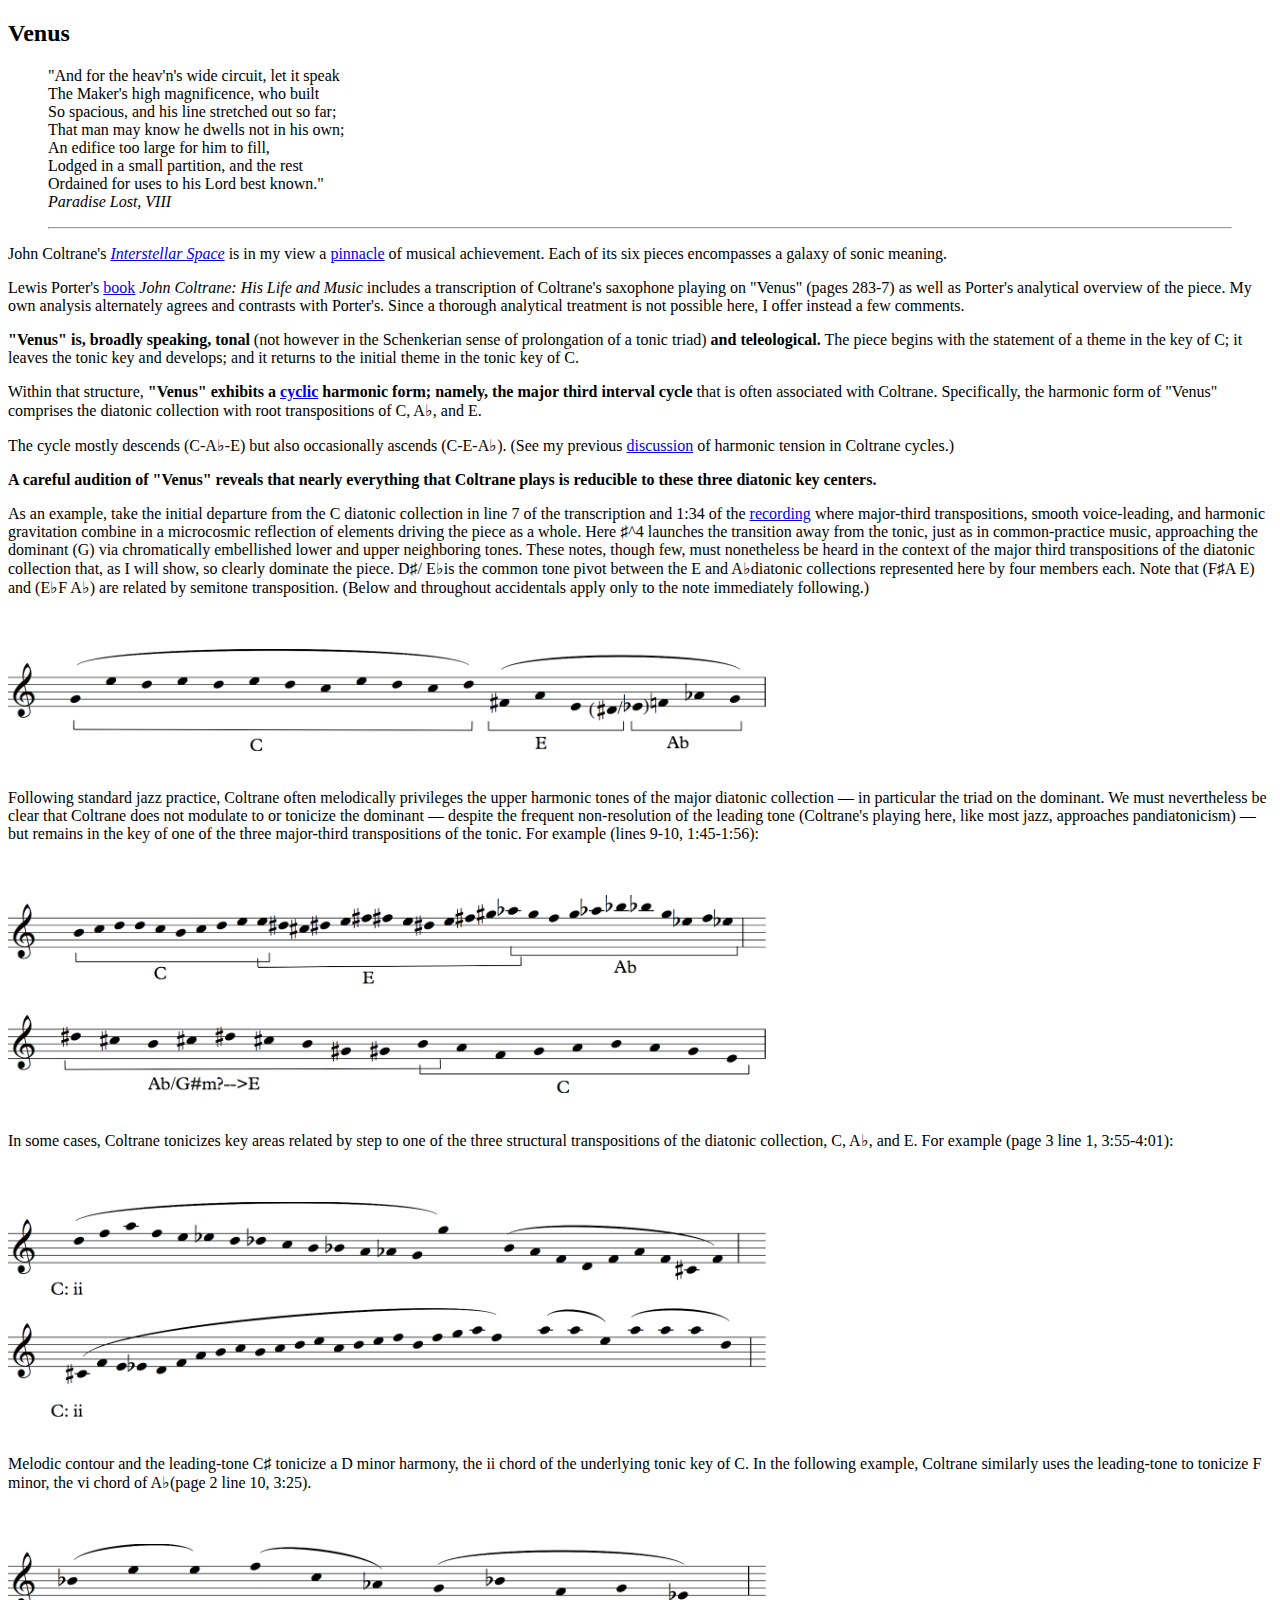
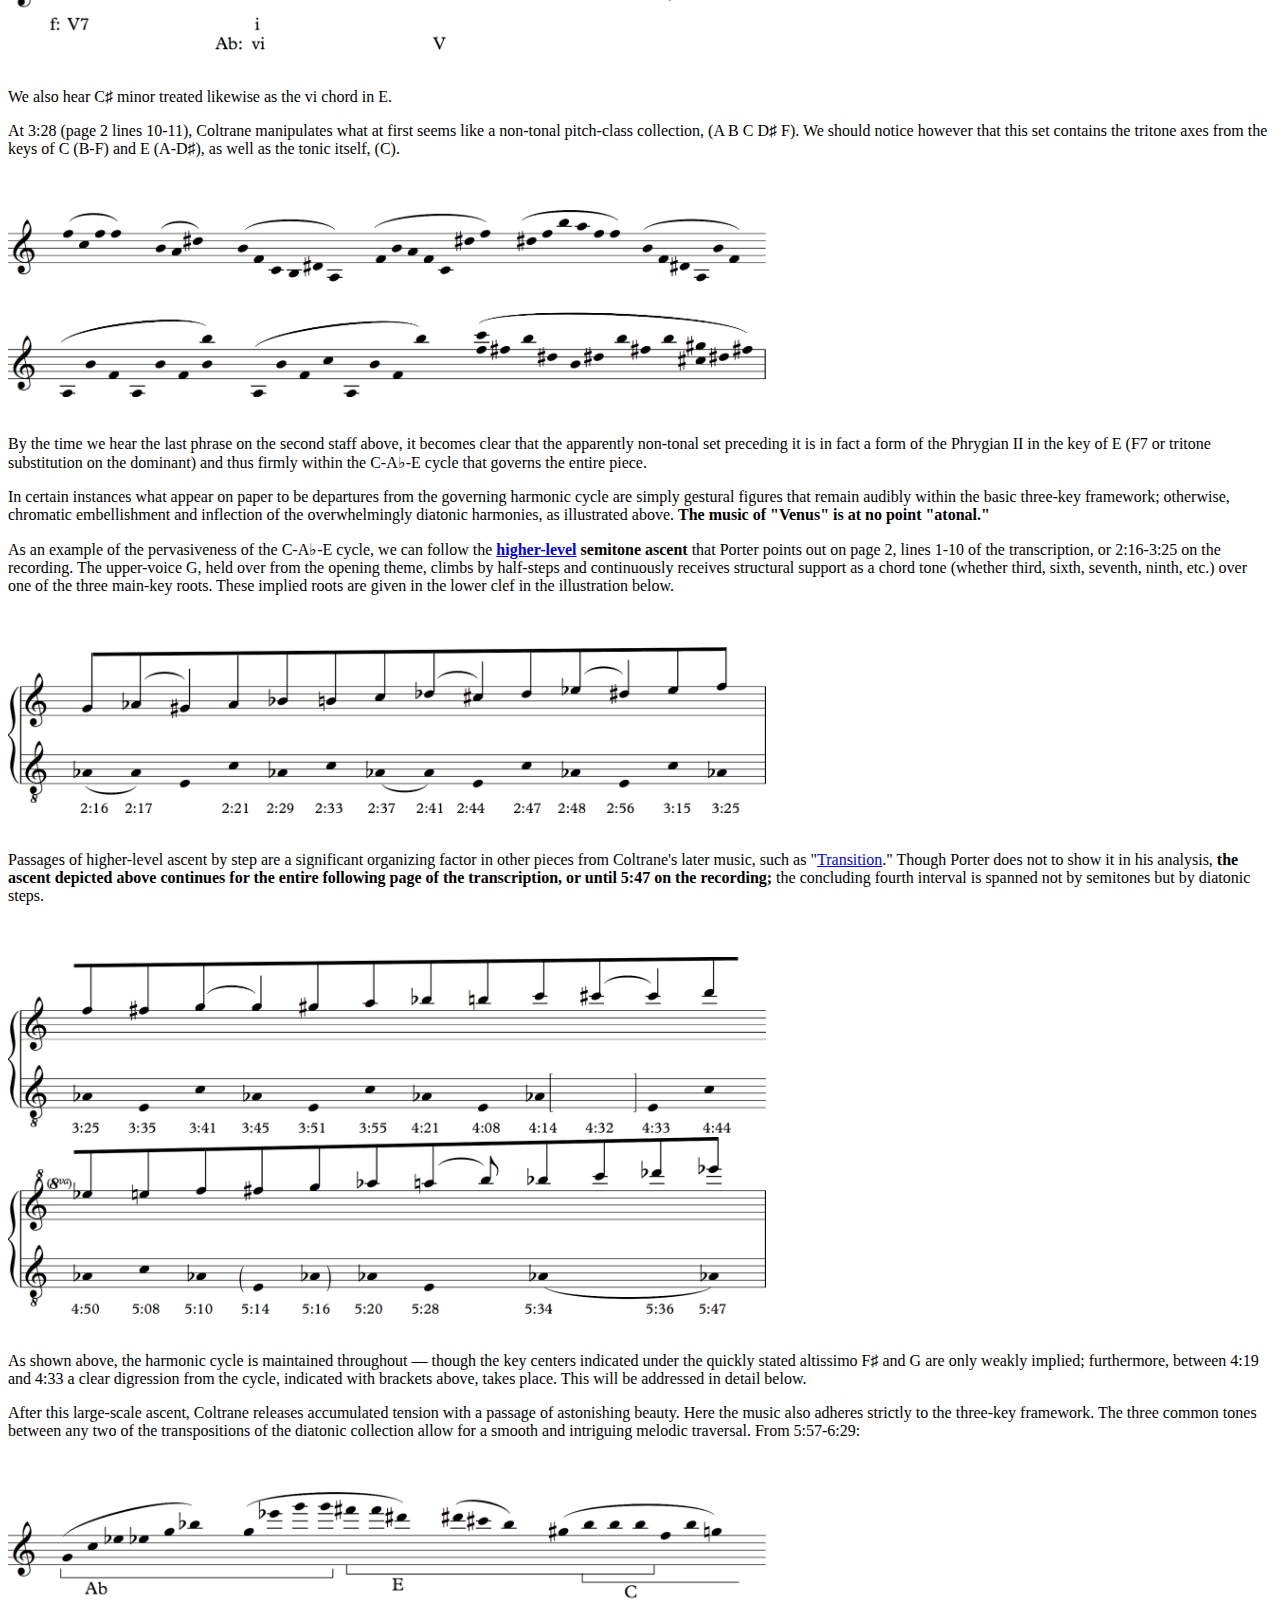
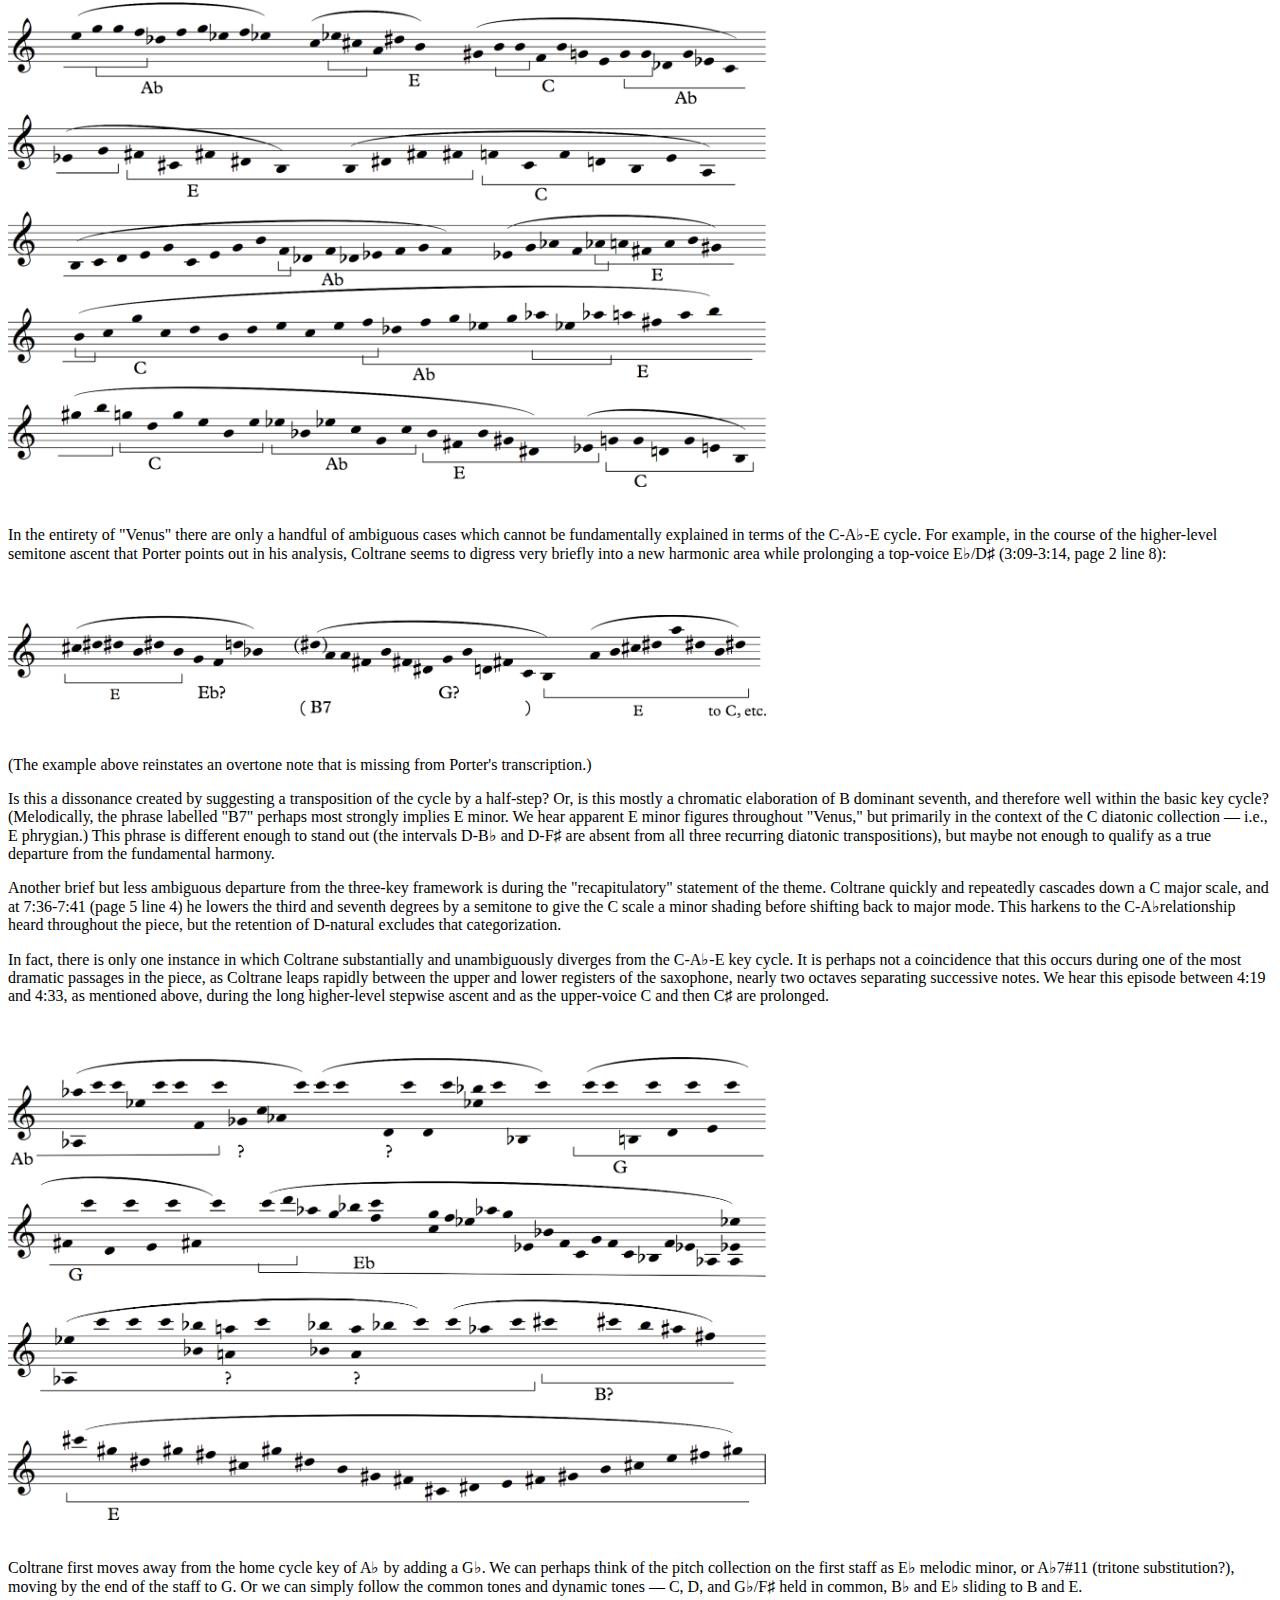
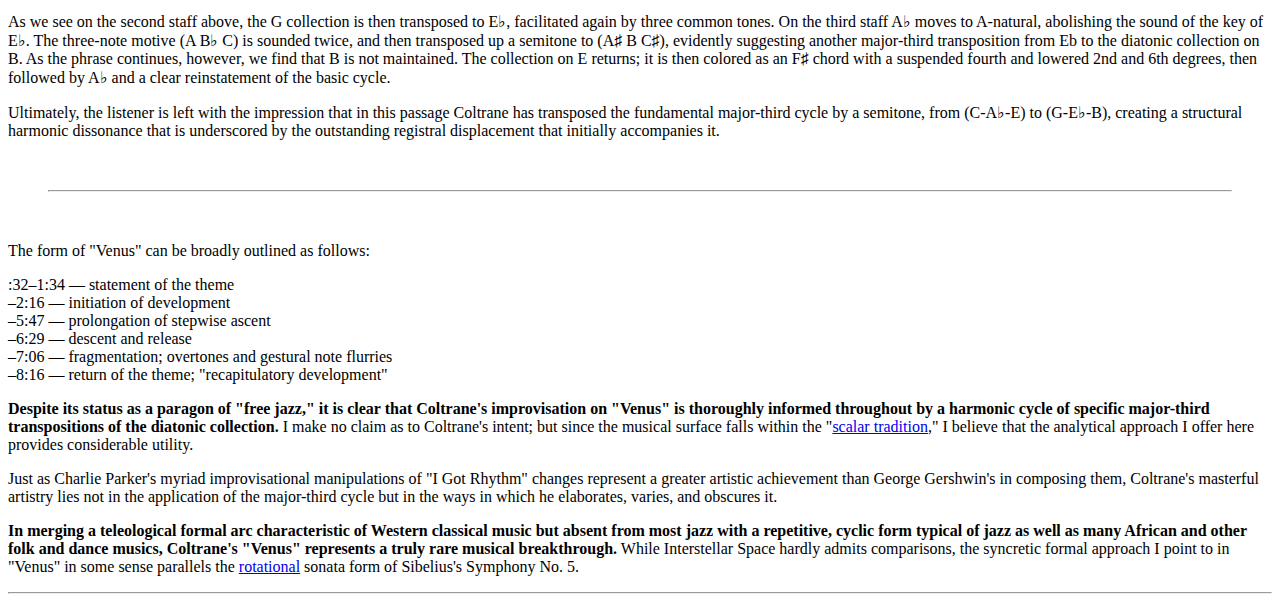
==== analysis/venus.html @ 42c2ec80 "Add first analysis" ====
<!DOCTYPE html>
<html>

<head>
    <meta charset="utf-8">
    <meta name="viewport" content="width=device-width, initial-scale=1, maximum-scale=1">
    <title>Venus</title>
    <style>
        @media (max-width: 700px) {
            img {
                width: 100%;
            }
        }
    </style>
</head>

<body>
    <h2>Venus</h2>
    <blockquote>
        <p>
            "And for the heav'n's wide circuit, let it speak
            <br> The Maker's high magnificence, who built
            <br> So spacious, and his line stretched out so far;
            <br> That man may know he dwells not in his own;
            <br> An edifice too large for him to fill,
            <br> Lodged in a small partition, and the rest
            <br> Ordained for uses to his Lord best known."
            <br>
            <i>Paradise Lost, VIII</i>
            <hr>
        </p>
    </blockquote>
    <p>John Coltrane's <a href="https://www.amazon.com/Interstellar-Space-Remastered-John-Coltrane/dp/B00004TA41"><i>Interstellar Space</i></a> is in my view a <a href="http://uebergreifen.blogspot.com/2013/03/wittgensteins-music-of-future.html">pinnacle</a>        of musical achievement. Each of its six pieces encompasses a galaxy of sonic meaning.
    </p>
    <p>Lewis Porter's <a href="https://www.press.umich.edu/23440/john_coltrane">book</a> <i>John Coltrane: His Life and Music</i> includes a transcription of Coltrane's saxophone playing on "Venus" (pages 283-7) as well as Porter's analytical overview of
        the piece. My own analysis alternately agrees and contrasts with Porter's. Since a thorough analytical treatment is not possible here, I offer instead a few comments.
    </p>
    <p><b>"Venus" is, broadly speaking, tonal</b> (not however in the Schenkerian sense of prolongation of a tonic triad) <b>and teleological.</b> The piece begins with the statement of a theme in the key of C; it leaves the tonic key and develops; and it
        returns to the initial theme in the tonic key of C. </p>
    <p>Within that structure, <b>"Venus" exhibits a <a href="http://uebergreifen.blogspot.com/2014/03/jazz-variation-form-and-brotherss-solo.html">cyclic</a> harmonic form; namely, the major third interval cycle</b> that is often associated with Coltrane.
        Specifically, the harmonic form of "Venus" comprises the diatonic collection with root transpositions of C, A♭, and E. </p>
    <p>The cycle mostly descends (C-A♭-E) but also occasionally ascends (C-E-A♭). (See my previous <a href="http://uebergreifen.blogspot.com/2013/08/harmonic-tension-in-coltranes-chromatic.html">discussion</a> of harmonic tension in Coltrane cycles.)</p>
    <p><b>A careful audition of "Venus" reveals that nearly everything that Coltrane plays is reducible to these three diatonic key centers.</b></p>
    <p>As an example, take the initial departure from the C diatonic collection in line 7 of the transcription and 1:34 of the <a href="https://www.youtube.com/watch?v=T1W8rncrQmA">recording</a> where major-third transpositions, smooth voice-leading, and
        harmonic gravitation combine in a microcosmic reflection of elements driving the piece as a whole. Here ♯^4 launches the transition away from the tonic, just as in common-practice music, approaching the dominant (G) via chromatically embellished
        lower and upper neighboring tones. These notes, though few, must nonetheless be heard in the context of the major third transpositions of the diatonic collection that, as I will show, so clearly dominate the piece. D♯/ E♭is the common tone pivot
        between the E and A♭diatonic collections represented here by four members each. Note that (F♯A E) and (E♭F A♭) are related by semitone transposition. (Below and throughout accidentals apply only to the note immediately following.)</p>
    <br>
    <br>
    <img src="assets/venus1.png" height=auto width=60%>
    <br>
    <br>
    <p>Following standard jazz practice, Coltrane often melodically privileges the upper harmonic tones of the major diatonic collection — in particular the triad on the dominant. We must nevertheless be clear that Coltrane does not modulate to or tonicize
        the dominant — despite the frequent non-resolution of the leading tone (Coltrane's playing here, like most jazz, approaches pandiatonicism) — but remains in the key of one of the three major-third transpositions of the tonic. For example (lines
        9-10, 1:45-1:56):</p>
    <br>
    <br>
    <img src="assets/venus2.png" height=auto width=60%>
    <br>
    <br>
    <p>In some cases, Coltrane tonicizes key areas related by step to one of the three structural transpositions of the diatonic collection, C, A♭, and E. For example (page 3 line 1, 3:55-4:01):</p>
    <br>
    <br>
    <img src="assets/venus3.png" height=auto width=60%>
    <br>
    <br>
    <p>Melodic contour and the leading-tone C♯ tonicize a D minor harmony, the ii chord of the underlying tonic key of C. In the following example, Coltrane similarly uses the leading-tone to tonicize F minor, the vi chord of A♭(page 2 line 10, 3:25).</p>
    <br>
    <br>
    <img src="assets/venus4.png" height=auto width=60%>
    <br>
    <br>
    <p>We also hear C♯ minor treated likewise as the vi chord in E.</p>
    <p>At 3:28 (page 2 lines 10-11), Coltrane manipulates what at first seems like a non-tonal pitch-class collection, (A B C D♯ F). We should notice however that this set contains the tritone axes from the keys of C (B-F) and E (A-D♯), as well as the tonic
        itself, (C).</p>
    <br>
    <br>
    <img src="assets/venus5.png" height=auto width=60%>
    <br>
    <br>
    <p>By the time we hear the last phrase on the second staff above, it becomes clear that the apparently non-tonal set preceding it is in fact a form of the Phrygian II in the key of E (F7 or tritone substitution on the dominant) and thus firmly within
        the C-A♭-E cycle that governs the entire piece.</p>
    <p>In certain instances what appear on paper to be departures from the governing harmonic cycle are simply gestural figures that remain audibly within the basic three-key framework; otherwise, chromatic embellishment and inflection of the overwhelmingly
        diatonic harmonies, as illustrated above. <b>The music of "Venus" is at no point "atonal."</b></p>
    <p>As an example of the pervasiveness of the C-A♭-E cycle, we can follow the <b><a href="http://uebergreifen.blogspot.com/2013/07/prolongation-in-take-coltrane.html">higher-level</a> semitone ascent</b> that Porter points out on page 2, lines 1-10 of
        the transcription, or 2:16-3:25 on the recording. The upper-voice G, held over from the opening theme, climbs by half-steps and continuously receives structural support as a chord tone (whether third, sixth, seventh, ninth, etc.) over one of the
        three main-key roots. These implied roots are given in the lower clef in the illustration below.</p>
    <br>
    <br>
    <img src="assets/venus6.png" height=auto width=60%>
    <br>
    <br>
    <p>Passages of higher-level ascent by step are a significant organizing factor in other pieces from Coltrane's later music, such as "<a href="https://www.google.com/url?sa=t&rct=j&q=&esrc=s&source=web&cd=1&cad=rja&uact=8&ved=0ahUKEwiwg-jSm_jWAhXBNiYKHd_MAQgQFggmMAA&url=http%3A%2F%2Fuebergreifen.blogspot.com%2F2014%2F06%2Ftransition.html&usg=AOvVaw04u2AX5tasrrvq3UpYNdmu">Transition</a>."
        Though Porter does not to show it in his analysis, <b>the ascent depicted above continues for the entire following page of the transcription, or until 5:47 on the recording;</b> the concluding fourth interval is spanned not by semitones but by
        diatonic steps.</p>
    <br>
    <br>
    <img src="assets/venus7.png" height=auto width=60%>
    <img src="assets/venus8.png" height=auto width=60%>
    <br>
    <br>
    <p>As shown above, the harmonic cycle is maintained throughout — though the key centers indicated under the quickly stated altissimo F♯ and G are only weakly implied; furthermore, between 4:19 and 4:33 a clear digression from the cycle, indicated with
        brackets above, takes place. This will be addressed in detail below.</p>
    <p>After this large-scale ascent, Coltrane releases accumulated tension with a passage of astonishing beauty. Here the music also adheres strictly to the three-key framework. The three common tones between any two of the transpositions of the diatonic
        collection allow for a smooth and intriguing melodic traversal. From 5:57-6:29:</p>
    <br>
    <br>
    <img src="assets/venus9.png" height=auto width=60%>
    <br>
    <br>
    <p>In the entirety of "Venus" there are only a handful of ambiguous cases which cannot be fundamentally explained in terms of the C-A♭-E cycle. For example, in the course of the higher-level semitone ascent that Porter points out in his analysis, Coltrane
        seems to digress very briefly into a new harmonic area while prolonging a top-voice E♭/D♯ (3:09-3:14, page 2 line 8):</p>
    <br>
    <br>
    <img src="assets/venus10.png" height=auto width=60%>
    <br>
    <br>
    <p>(The example above reinstates an overtone note that is missing from Porter's transcription.)</p>
    <p>Is this a dissonance created by suggesting a transposition of the cycle by a half-step? Or, is this mostly a chromatic elaboration of B dominant seventh, and therefore well within the basic key cycle? (Melodically, the phrase labelled "B7" perhaps
        most strongly implies E minor. We hear apparent E minor figures throughout "Venus," but primarily in the context of the C diatonic collection — i.e., E phrygian.) This phrase is different enough to stand out (the intervals D-B♭ and D-F♯ are absent
        from all three recurring diatonic transpositions), but maybe not enough to qualify as a true departure from the fundamental harmony.</p>
    <p>Another brief but less ambiguous departure from the three-key framework is during the "recapitulatory" statement of the theme. Coltrane quickly and repeatedly cascades down a C major scale, and at 7:36-7:41 (page 5 line 4) he lowers the third and
        seventh degrees by a semitone to give the C scale a minor shading before shifting back to major mode. This harkens to the C-A♭relationship heard throughout the piece, but the retention of D-natural excludes that categorization.</p>
    <p>In fact, there is only one instance in which Coltrane substantially and unambiguously diverges from the C-A♭-E key cycle. It is perhaps not a coincidence that this occurs during one of the most dramatic passages in the piece, as Coltrane leaps rapidly
        between the upper and lower registers of the saxophone, nearly two octaves separating successive notes. We hear this episode between 4:19 and 4:33, as mentioned above, during the long higher-level stepwise ascent and as the upper-voice C and then
        C♯ are prolonged.</p>
    <br>
    <br>
    <img src="assets/venus11.png" height=auto width=60%>
    <br>
    <br>
    <p>Coltrane first moves away from the home cycle key of A♭ by adding a G♭. We can perhaps think of the pitch collection on the first staff as E♭ melodic minor, or A♭7#11 (tritone substitution?), moving by the end of the staff to G. Or we can simply follow
        the common tones and dynamic tones — C, D, and G♭/F♯ held in common, B♭ and E♭ sliding to B and E.</p>
    <p>As we see on the second staff above, the G collection is then transposed to E♭, facilitated again by three common tones. On the third staff A♭ moves to A-natural, abolishing the sound of the key of E♭. The three-note motive (A B♭ C) is sounded twice,
        and then transposed up a semitone to (A♯ B C♯), evidently suggesting another major-third transposition from Eb to the diatonic collection on B. As the phrase continues, however, we find that B is not maintained. The collection on E returns; it
        is then colored as an F♯ chord with a suspended fourth and lowered 2nd and 6th degrees, then followed by A♭ and a clear reinstatement of the basic cycle.</p>
    <p>Ultimately, the listener is left with the impression that in this passage Coltrane has transposed the fundamental major-third cycle by a semitone, from (C-A♭-E) to (G-E♭-B), creating a structural harmonic dissonance that is underscored by the outstanding
        registral displacement that initially accompanies it.</p>
    <br>
    <blockquote>
        <hr>
    </blockquote>
    <br>
    <p>The form of "Venus" can be broadly outlined as follows:</p>
    <p>:32&ndash;1:34 — statement of the theme
        <br> &ndash;2:16 — initiation of development
        <br> &ndash;5:47 — prolongation of stepwise ascent
        <br> &ndash;6:29 — descent and release
        <br> &ndash;7:06 — fragmentation; overtones and gestural note flurries
        <br> &ndash;8:16 — return of the theme; "recapitulatory development"
        <br>
    </p>
    <p><b>Despite its status as a paragon of "free jazz," it is clear that Coltrane's improvisation on "Venus" is thoroughly informed throughout by a harmonic cycle of specific major-third transpositions of the diatonic collection.</b> I make no claim as
        to Coltrane's intent; but since the musical surface falls within the "<a href="http://dmitri.mycpanel.princeton.edu/files/publications/debussy.pdf">scalar tradition</a>," I believe that the analytical approach I offer here provides considerable
        utility.
    </p>
    <p>Just as Charlie Parker's myriad improvisational manipulations of "I Got Rhythm" changes represent a greater artistic achievement than George Gershwin's in composing them, Coltrane's masterful artistry lies not in the application of the major-third
        cycle but in the ways in which he elaborates, varies, and obscures it.</p>
    <p><b>In merging a teleological formal arc characteristic of Western classical music but absent from most jazz with a repetitive, cyclic form typical of jazz as well as many African and other folk and dance musics, Coltrane's "Venus" represents a truly rare musical breakthrough.</b>        While Interstellar Space hardly admits comparisons, the syncretic formal approach I point to in "Venus" in some sense parallels the <a href="https://www.amazon.com/Sibelius-Symphony-Cambridge-Music-Handbooks/dp/0521409586">rotational</a> sonata
        form of Sibelius's Symphony No. 5.</p>
    <hr>
</body>

</html>
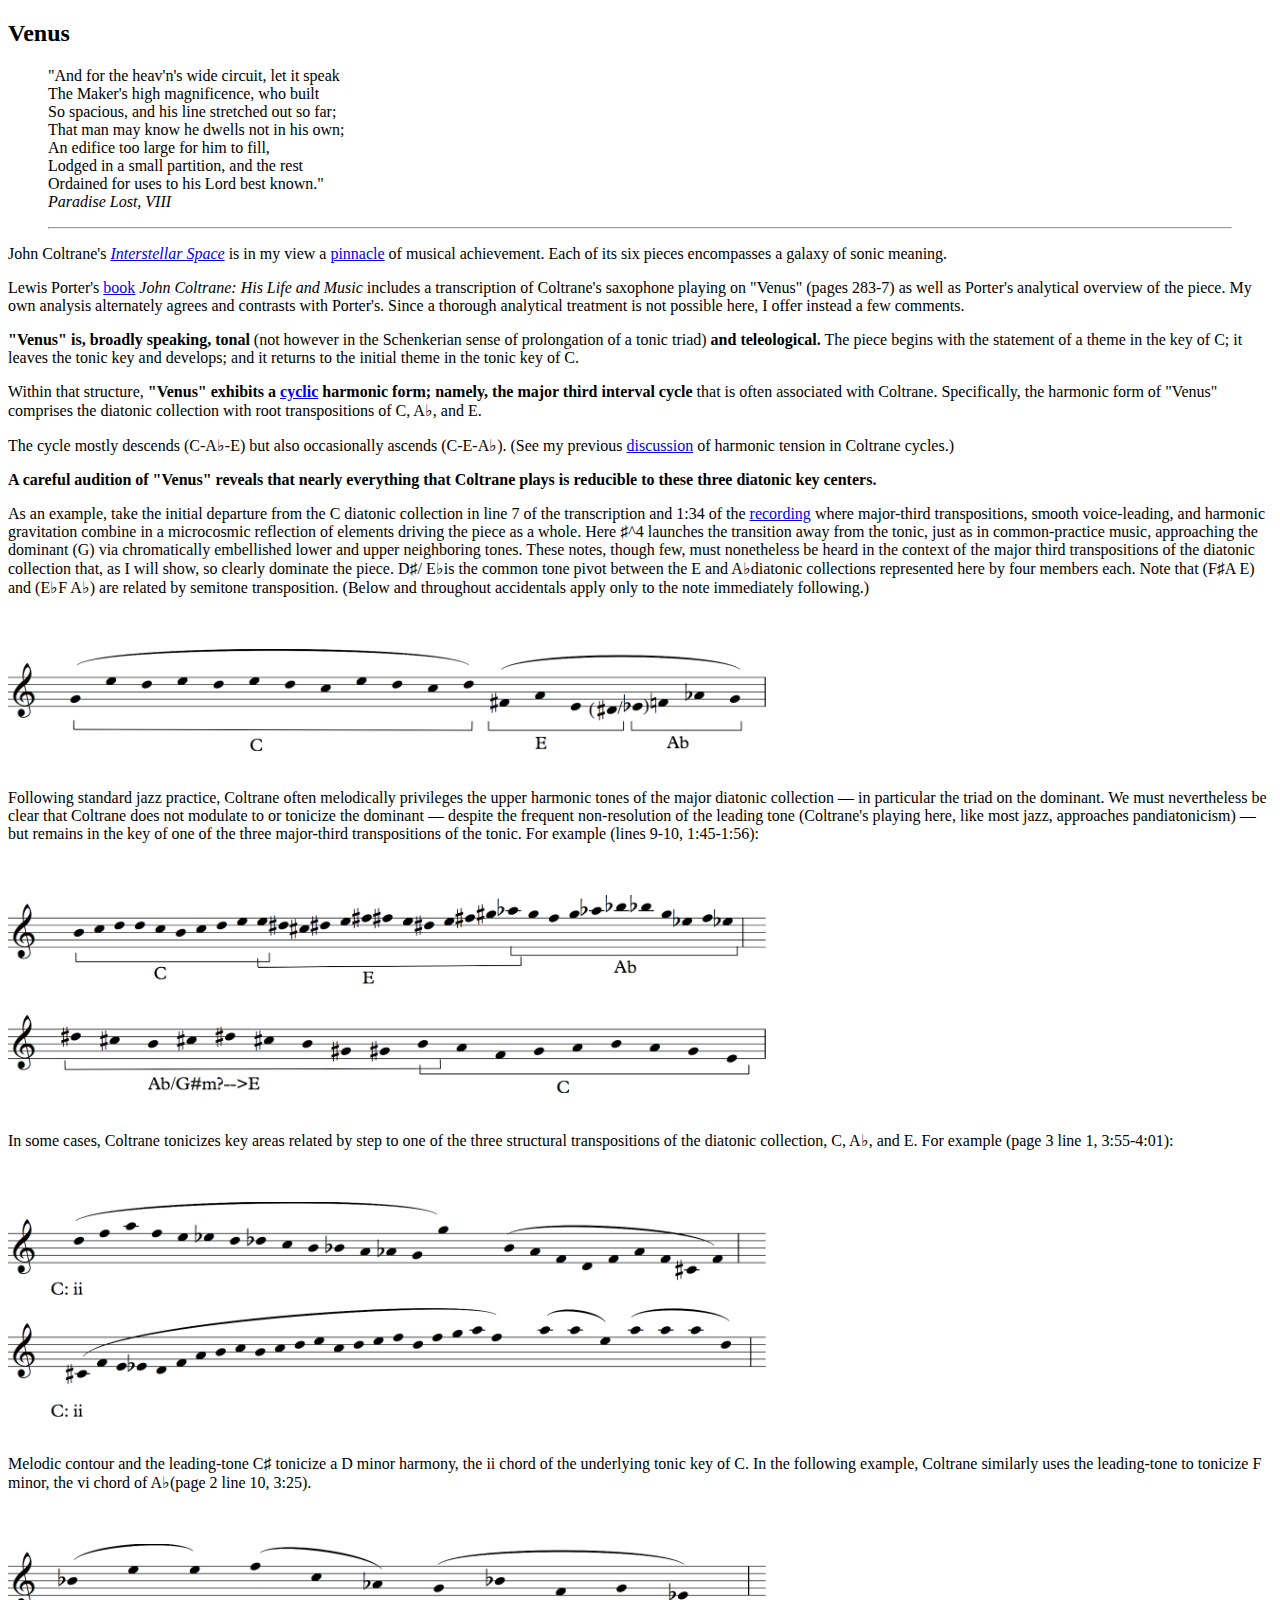
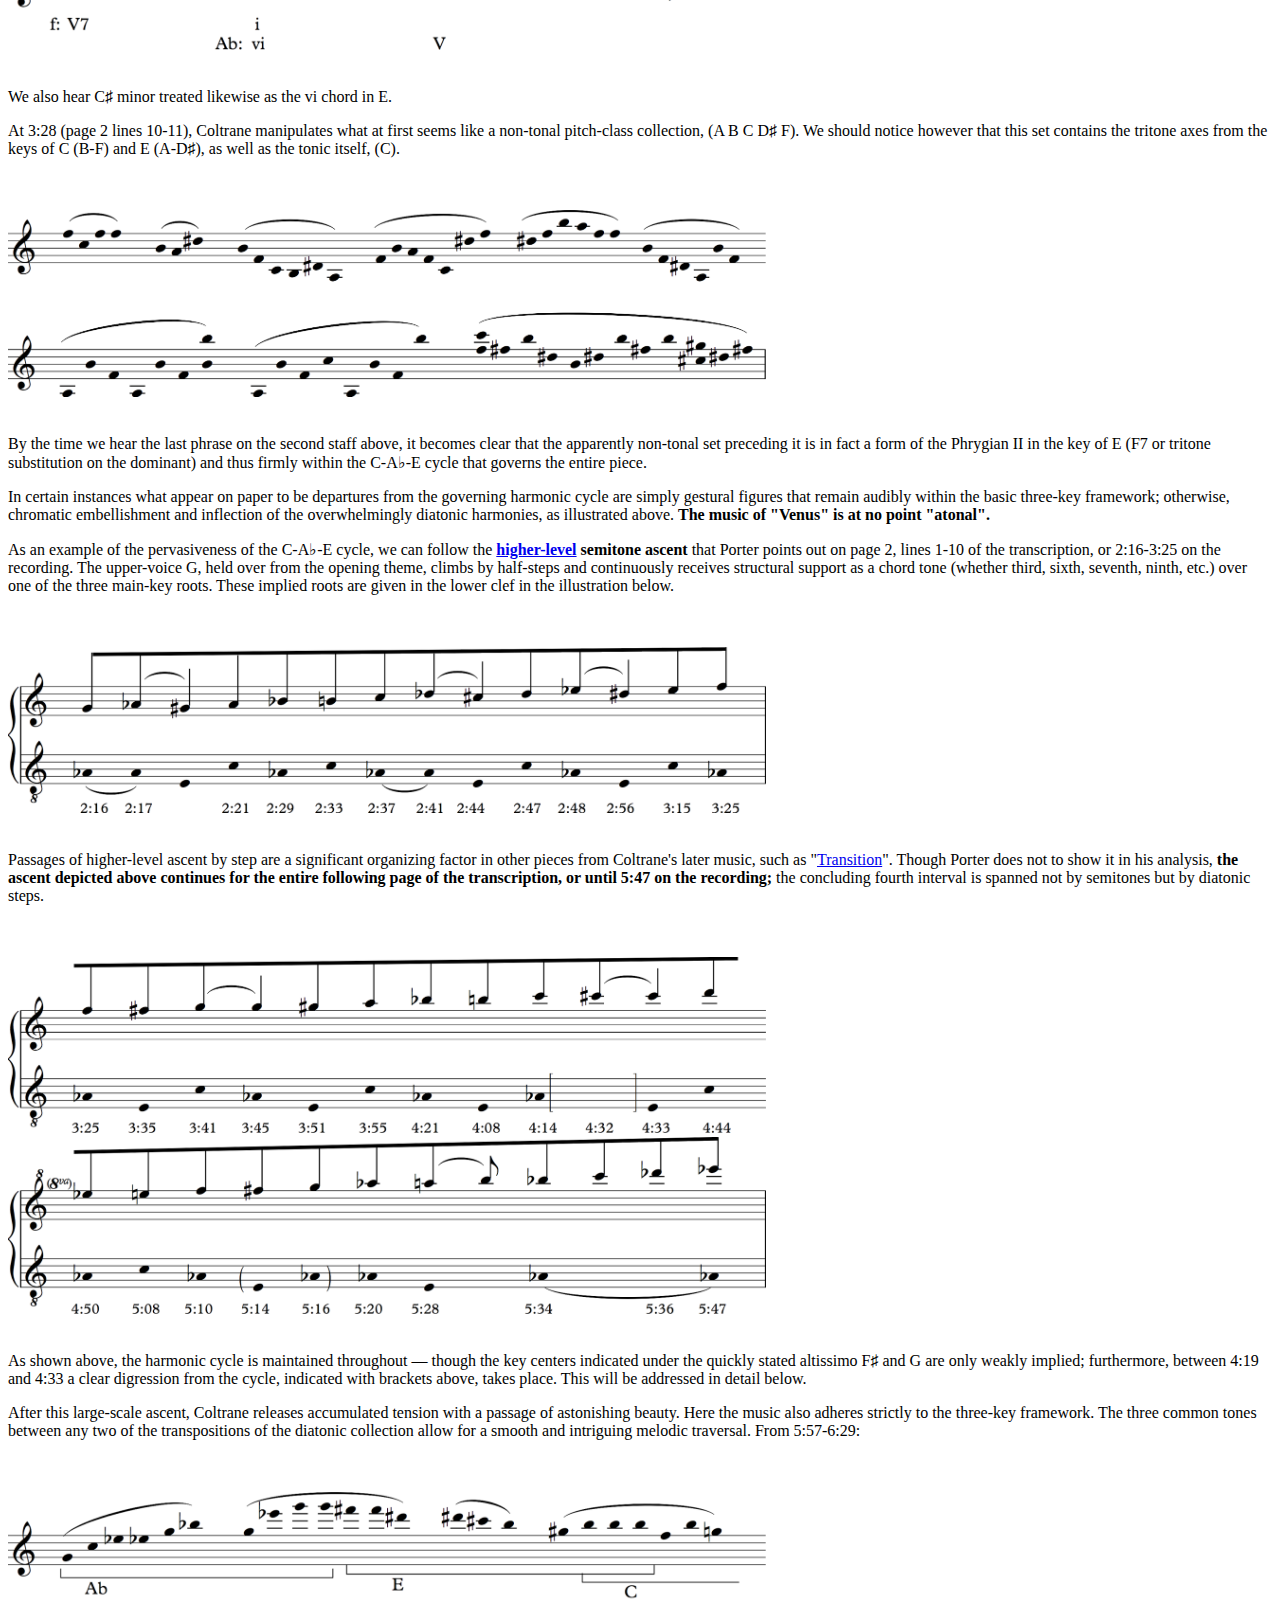
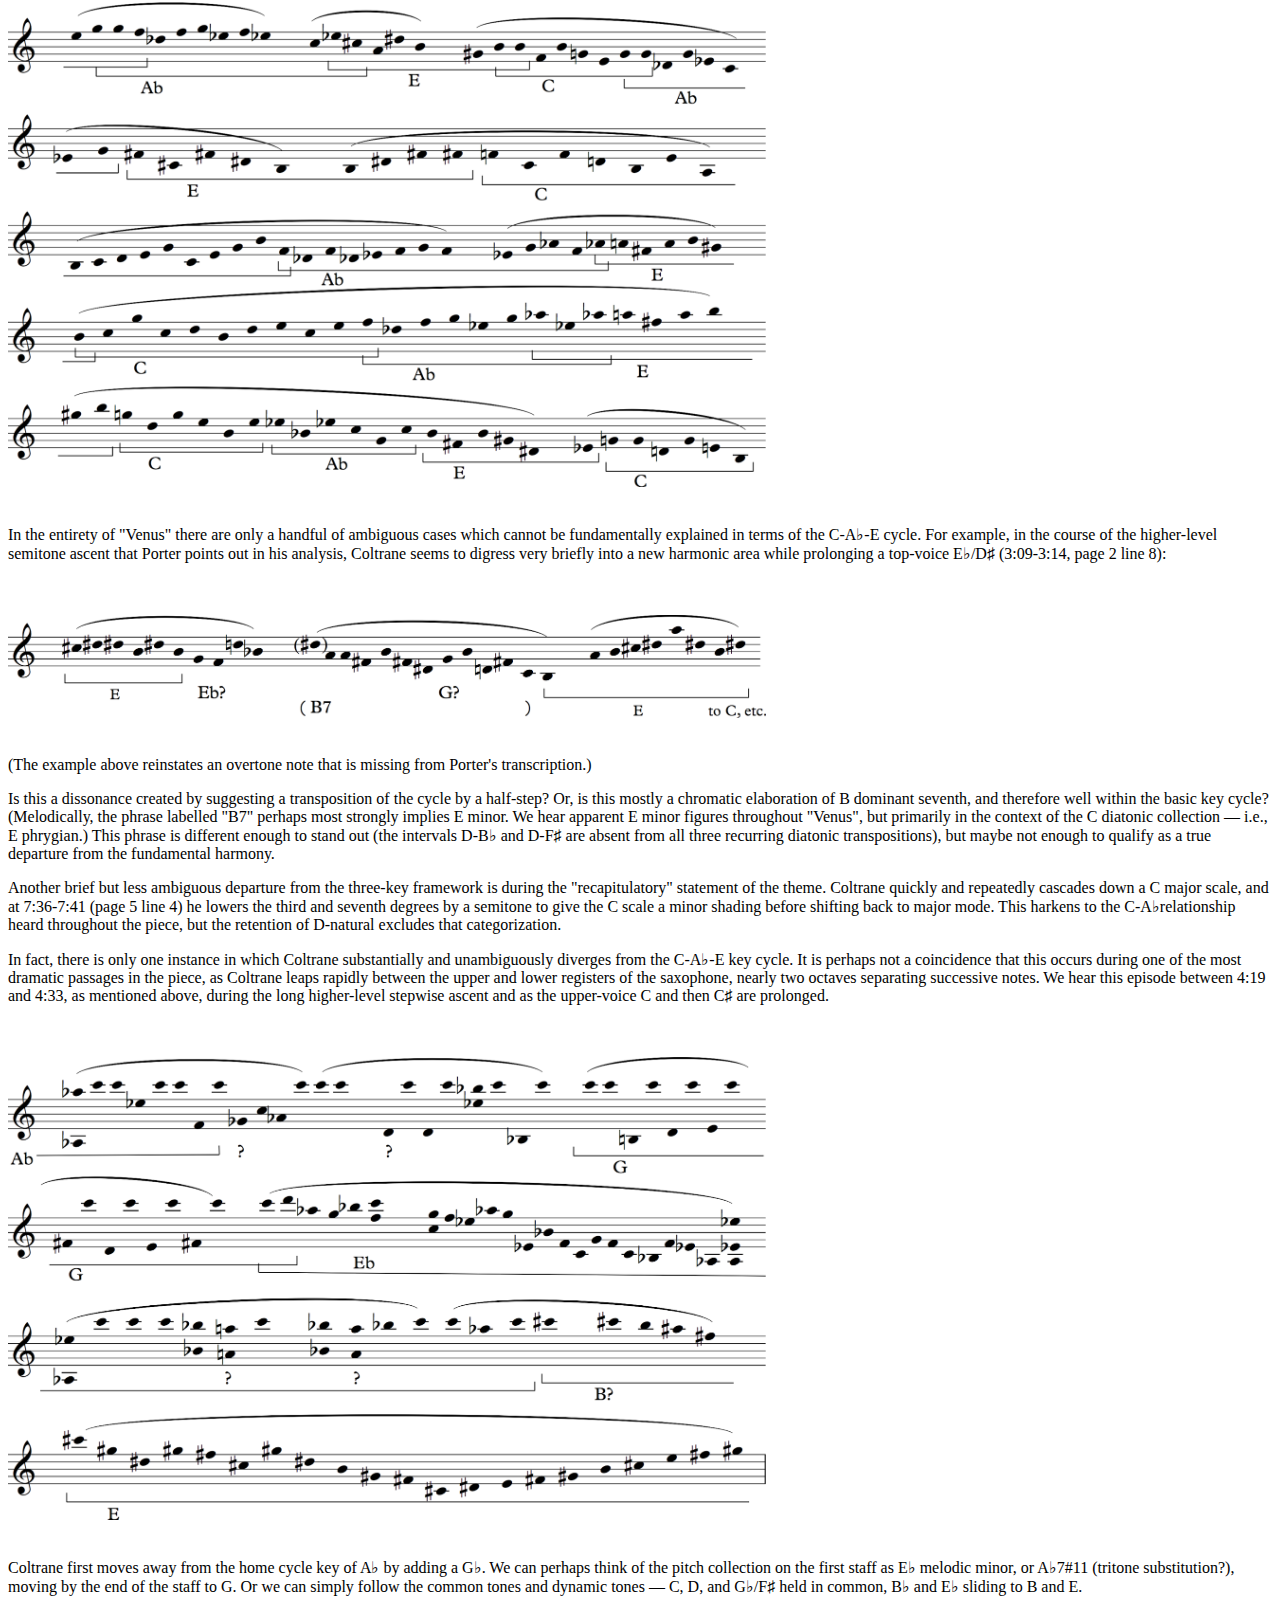
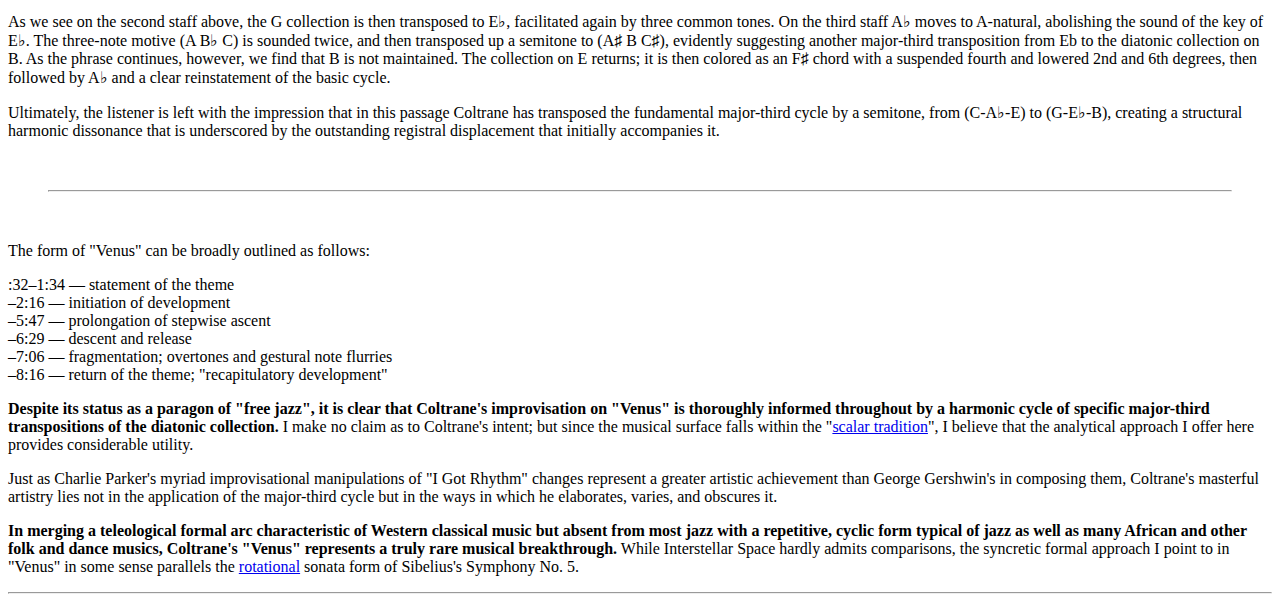
==== commit e920de72: "Edit punctuation" ====
--- a/analysis/venus.html
+++ b/analysis/venus.html
@@ -30,18 +30,18 @@
             <hr>
         </p>
     </blockquote>
-    <p>John Coltrane's <a href="https://www.amazon.com/Interstellar-Space-Remastered-John-Coltrane/dp/B00004TA41"><i>Interstellar Space</i></a> is in my view a <a href="http://uebergreifen.blogspot.com/2013/03/wittgensteins-music-of-future.html">pinnacle</a>        of musical achievement. Each of its six pieces encompasses a galaxy of sonic meaning.
+    <p>John Coltrane's <a href="https://www.amazon.com/Interstellar-Space-Remastered-John-Coltrane/dp/B00004TA41" target="_blank"><i>Interstellar Space</i></a> is in my view a <a href="http://uebergreifen.blogspot.com/2013/03/wittgensteins-music-of-future.html" target="_blank">pinnacle</a>        of musical achievement. Each of its six pieces encompasses a galaxy of sonic meaning.
     </p>
-    <p>Lewis Porter's <a href="https://www.press.umich.edu/23440/john_coltrane">book</a> <i>John Coltrane: His Life and Music</i> includes a transcription of Coltrane's saxophone playing on "Venus" (pages 283-7) as well as Porter's analytical overview of
+    <p>Lewis Porter's <a href="https://www.press.umich.edu/23440/john_coltrane" target="_blank">book</a> <i>John Coltrane: His Life and Music</i> includes a transcription of Coltrane's saxophone playing on "Venus" (pages 283-7) as well as Porter's analytical overview of
         the piece. My own analysis alternately agrees and contrasts with Porter's. Since a thorough analytical treatment is not possible here, I offer instead a few comments.
     </p>
     <p><b>"Venus" is, broadly speaking, tonal</b> (not however in the Schenkerian sense of prolongation of a tonic triad) <b>and teleological.</b> The piece begins with the statement of a theme in the key of C; it leaves the tonic key and develops; and it
         returns to the initial theme in the tonic key of C. </p>
-    <p>Within that structure, <b>"Venus" exhibits a <a href="http://uebergreifen.blogspot.com/2014/03/jazz-variation-form-and-brotherss-solo.html">cyclic</a> harmonic form; namely, the major third interval cycle</b> that is often associated with Coltrane.
+    <p>Within that structure, <b>"Venus" exhibits a <a href="http://uebergreifen.blogspot.com/2014/03/jazz-variation-form-and-brotherss-solo.html" target="_blank">cyclic</a> harmonic form; namely, the major third interval cycle</b> that is often associated with Coltrane.
         Specifically, the harmonic form of "Venus" comprises the diatonic collection with root transpositions of C, A♭, and E. </p>
-    <p>The cycle mostly descends (C-A♭-E) but also occasionally ascends (C-E-A♭). (See my previous <a href="http://uebergreifen.blogspot.com/2013/08/harmonic-tension-in-coltranes-chromatic.html">discussion</a> of harmonic tension in Coltrane cycles.)</p>
+    <p>The cycle mostly descends (C-A♭-E) but also occasionally ascends (C-E-A♭). (See my previous <a href="http://uebergreifen.blogspot.com/2013/08/harmonic-tension-in-coltranes-chromatic.html" target="_blank">discussion</a> of harmonic tension in Coltrane cycles.)</p>
     <p><b>A careful audition of "Venus" reveals that nearly everything that Coltrane plays is reducible to these three diatonic key centers.</b></p>
-    <p>As an example, take the initial departure from the C diatonic collection in line 7 of the transcription and 1:34 of the <a href="https://www.youtube.com/watch?v=T1W8rncrQmA">recording</a> where major-third transpositions, smooth voice-leading, and
+    <p>As an example, take the initial departure from the C diatonic collection in line 7 of the transcription and 1:34 of the <a href="https://www.youtube.com/watch?v=T1W8rncrQmA" target="_blank">recording</a> where major-third transpositions, smooth voice-leading, and
         harmonic gravitation combine in a microcosmic reflection of elements driving the piece as a whole. Here ♯^4 launches the transition away from the tonic, just as in common-practice music, approaching the dominant (G) via chromatically embellished
         lower and upper neighboring tones. These notes, though few, must nonetheless be heard in the context of the major third transpositions of the diatonic collection that, as I will show, so clearly dominate the piece. D♯/ E♭is the common tone pivot
         between the E and A♭diatonic collections represented here by four members each. Note that (F♯A E) and (E♭F A♭) are related by semitone transposition. (Below and throughout accidentals apply only to the note immediately following.)</p>
@@ -81,8 +81,8 @@
     <p>By the time we hear the last phrase on the second staff above, it becomes clear that the apparently non-tonal set preceding it is in fact a form of the Phrygian II in the key of E (F7 or tritone substitution on the dominant) and thus firmly within
         the C-A♭-E cycle that governs the entire piece.</p>
     <p>In certain instances what appear on paper to be departures from the governing harmonic cycle are simply gestural figures that remain audibly within the basic three-key framework; otherwise, chromatic embellishment and inflection of the overwhelmingly
-        diatonic harmonies, as illustrated above. <b>The music of "Venus" is at no point "atonal."</b></p>
-    <p>As an example of the pervasiveness of the C-A♭-E cycle, we can follow the <b><a href="http://uebergreifen.blogspot.com/2013/07/prolongation-in-take-coltrane.html">higher-level</a> semitone ascent</b> that Porter points out on page 2, lines 1-10 of
+        diatonic harmonies, as illustrated above. <b>The music of "Venus" is at no point "atonal".</b></p>
+    <p>As an example of the pervasiveness of the C-A♭-E cycle, we can follow the <b><a href="http://uebergreifen.blogspot.com/2013/07/prolongation-in-take-coltrane.html" target="_blank">higher-level</a> semitone ascent</b> that Porter points out on page 2, lines 1-10 of
         the transcription, or 2:16-3:25 on the recording. The upper-voice G, held over from the opening theme, climbs by half-steps and continuously receives structural support as a chord tone (whether third, sixth, seventh, ninth, etc.) over one of the
         three main-key roots. These implied roots are given in the lower clef in the illustration below.</p>
     <br>
@@ -90,7 +90,7 @@
     <img src="assets/venus6.png" height=auto width=60%>
     <br>
     <br>
-    <p>Passages of higher-level ascent by step are a significant organizing factor in other pieces from Coltrane's later music, such as "<a href="https://www.google.com/url?sa=t&rct=j&q=&esrc=s&source=web&cd=1&cad=rja&uact=8&ved=0ahUKEwiwg-jSm_jWAhXBNiYKHd_MAQgQFggmMAA&url=http%3A%2F%2Fuebergreifen.blogspot.com%2F2014%2F06%2Ftransition.html&usg=AOvVaw04u2AX5tasrrvq3UpYNdmu">Transition</a>."
+    <p>Passages of higher-level ascent by step are a significant organizing factor in other pieces from Coltrane's later music, such as "<a href="http://uebergreifen.blogspot.com/2014/06/transition.html" target="_blank">Transition</a>".
         Though Porter does not to show it in his analysis, <b>the ascent depicted above continues for the entire following page of the transcription, or until 5:47 on the recording;</b> the concluding fourth interval is spanned not by semitones but by
         diatonic steps.</p>
     <br>
@@ -117,7 +117,7 @@
     <br>
     <p>(The example above reinstates an overtone note that is missing from Porter's transcription.)</p>
     <p>Is this a dissonance created by suggesting a transposition of the cycle by a half-step? Or, is this mostly a chromatic elaboration of B dominant seventh, and therefore well within the basic key cycle? (Melodically, the phrase labelled "B7" perhaps
-        most strongly implies E minor. We hear apparent E minor figures throughout "Venus," but primarily in the context of the C diatonic collection — i.e., E phrygian.) This phrase is different enough to stand out (the intervals D-B♭ and D-F♯ are absent
+        most strongly implies E minor. We hear apparent E minor figures throughout "Venus", but primarily in the context of the C diatonic collection — i.e., E phrygian.) This phrase is different enough to stand out (the intervals D-B♭ and D-F♯ are absent
         from all three recurring diatonic transpositions), but maybe not enough to qualify as a true departure from the fundamental harmony.</p>
     <p>Another brief but less ambiguous departure from the three-key framework is during the "recapitulatory" statement of the theme. Coltrane quickly and repeatedly cascades down a C major scale, and at 7:36-7:41 (page 5 line 4) he lowers the third and
         seventh degrees by a semitone to give the C scale a minor shading before shifting back to major mode. This harkens to the C-A♭relationship heard throughout the piece, but the retention of D-natural excludes that categorization.</p>
@@ -150,13 +150,13 @@
         <br> &ndash;8:16 — return of the theme; "recapitulatory development"
         <br>
     </p>
-    <p><b>Despite its status as a paragon of "free jazz," it is clear that Coltrane's improvisation on "Venus" is thoroughly informed throughout by a harmonic cycle of specific major-third transpositions of the diatonic collection.</b> I make no claim as
-        to Coltrane's intent; but since the musical surface falls within the "<a href="http://dmitri.mycpanel.princeton.edu/files/publications/debussy.pdf">scalar tradition</a>," I believe that the analytical approach I offer here provides considerable
+    <p><b>Despite its status as a paragon of "free jazz", it is clear that Coltrane's improvisation on "Venus" is thoroughly informed throughout by a harmonic cycle of specific major-third transpositions of the diatonic collection.</b> I make no claim as
+        to Coltrane's intent; but since the musical surface falls within the "<a href="http://dmitri.mycpanel.princeton.edu/files/publications/debussy.pdf" target="_blank">scalar tradition</a>", I believe that the analytical approach I offer here provides considerable
         utility.
     </p>
     <p>Just as Charlie Parker's myriad improvisational manipulations of "I Got Rhythm" changes represent a greater artistic achievement than George Gershwin's in composing them, Coltrane's masterful artistry lies not in the application of the major-third
         cycle but in the ways in which he elaborates, varies, and obscures it.</p>
-    <p><b>In merging a teleological formal arc characteristic of Western classical music but absent from most jazz with a repetitive, cyclic form typical of jazz as well as many African and other folk and dance musics, Coltrane's "Venus" represents a truly rare musical breakthrough.</b>        While Interstellar Space hardly admits comparisons, the syncretic formal approach I point to in "Venus" in some sense parallels the <a href="https://www.amazon.com/Sibelius-Symphony-Cambridge-Music-Handbooks/dp/0521409586">rotational</a> sonata
+    <p><b>In merging a teleological formal arc characteristic of Western classical music but absent from most jazz with a repetitive, cyclic form typical of jazz as well as many African and other folk and dance musics, Coltrane's "Venus" represents a truly rare musical breakthrough.</b>        While Interstellar Space hardly admits comparisons, the syncretic formal approach I point to in "Venus" in some sense parallels the <a href="https://www.amazon.com/Sibelius-Symphony-Cambridge-Music-Handbooks/dp/0521409586" target="_blank">rotational</a> sonata
         form of Sibelius's Symphony No. 5.</p>
     <hr>
 </body>
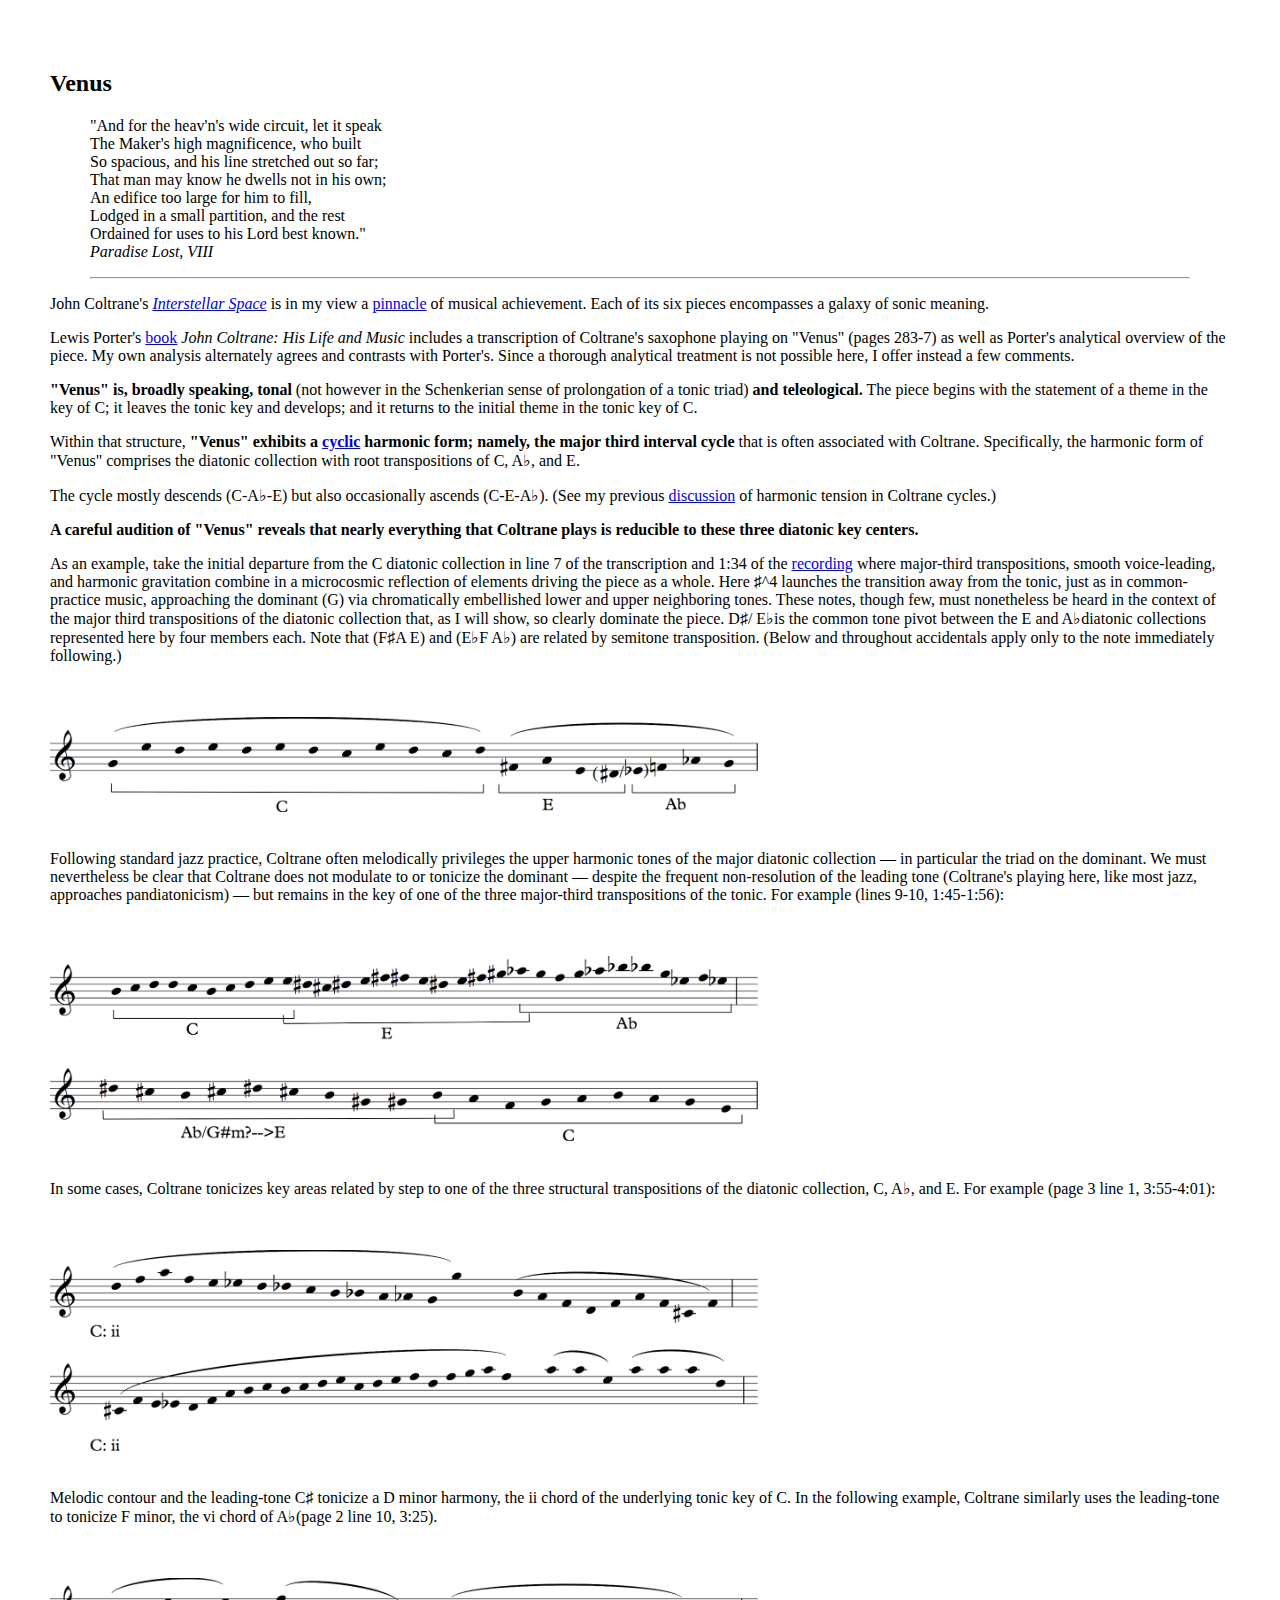
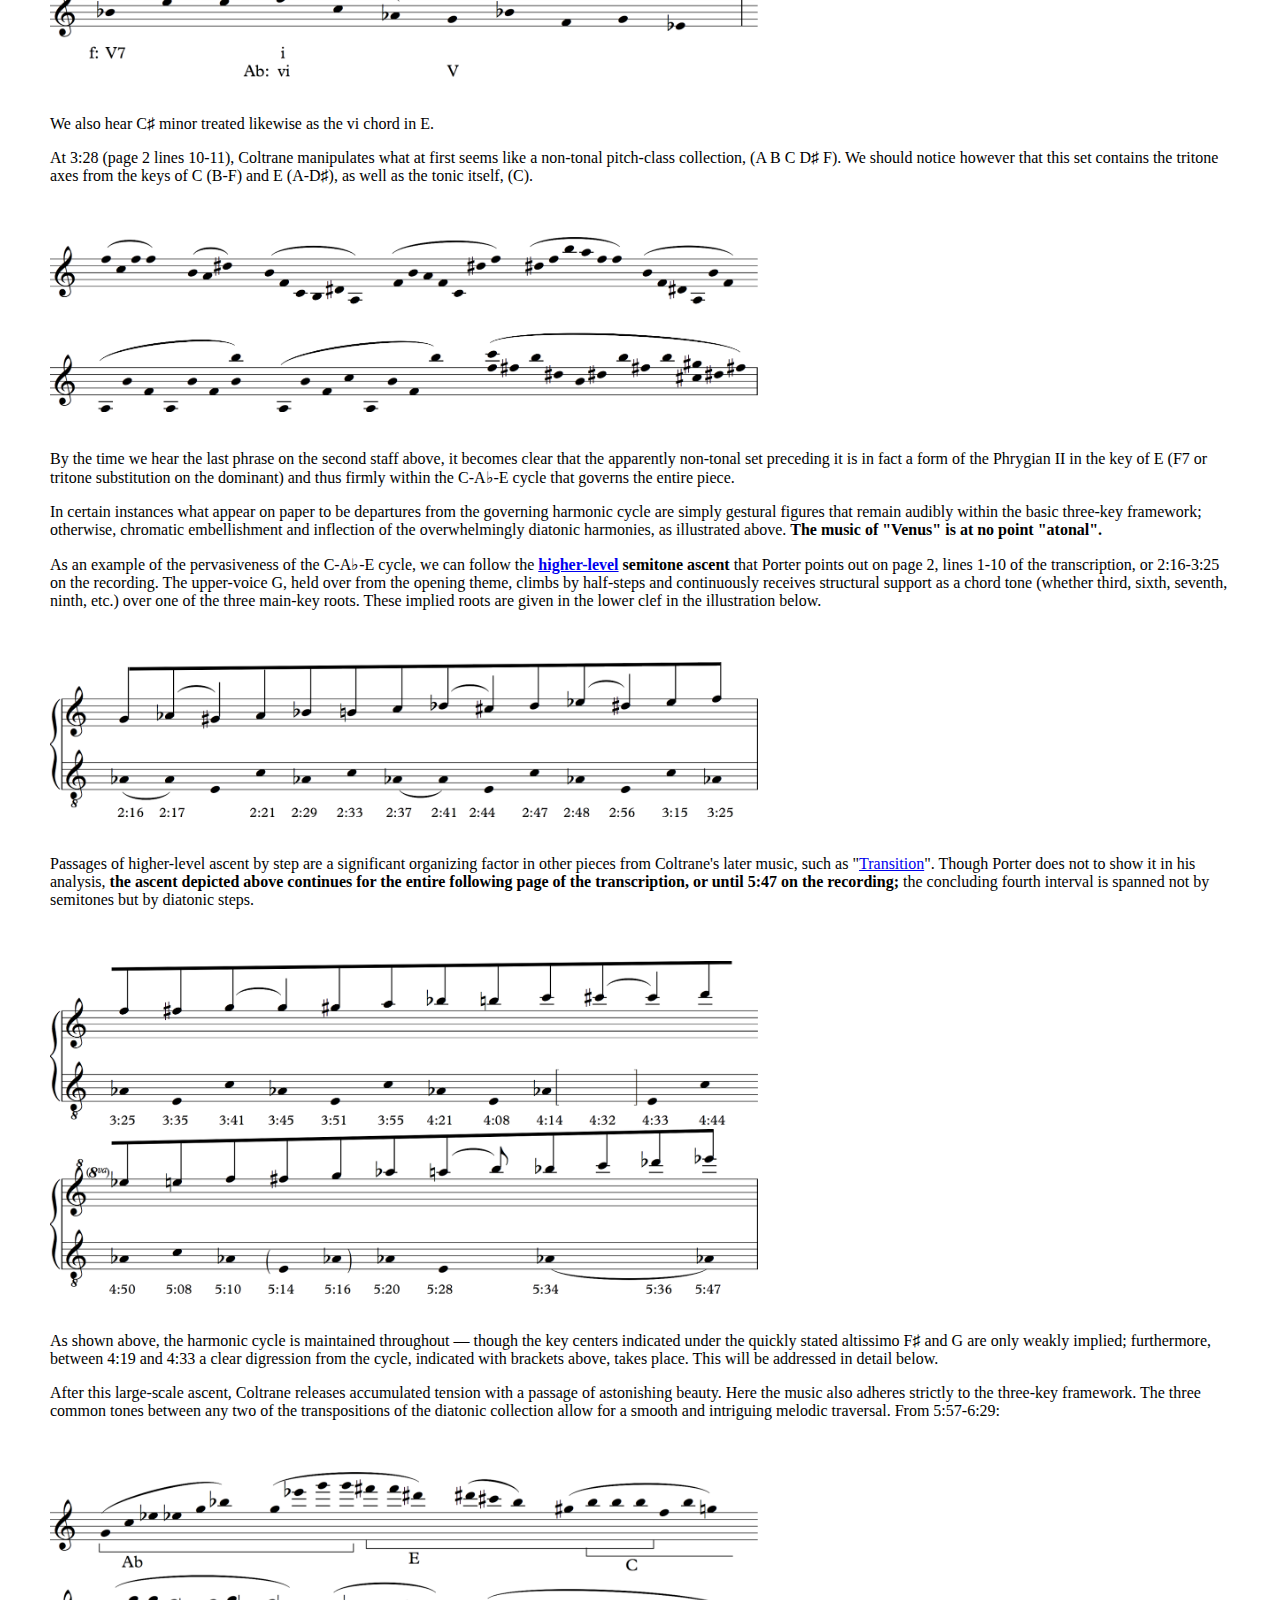
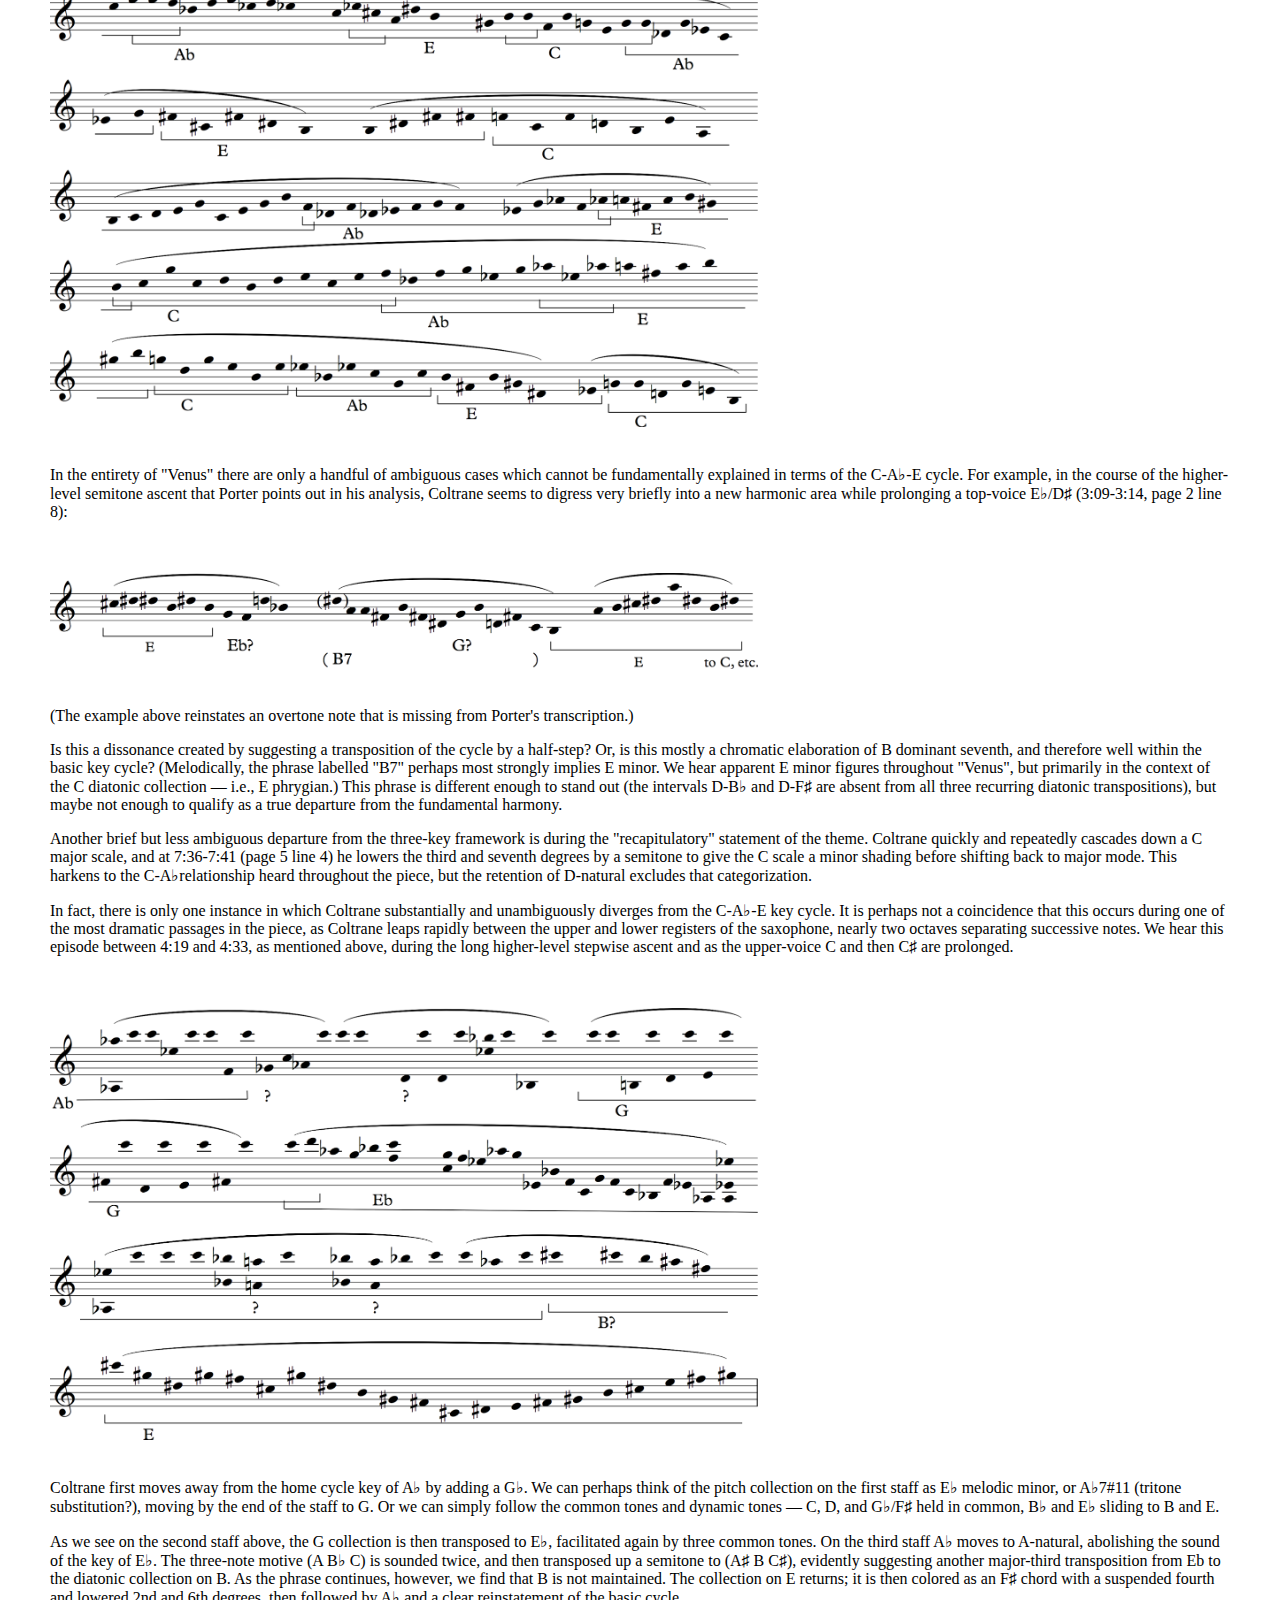
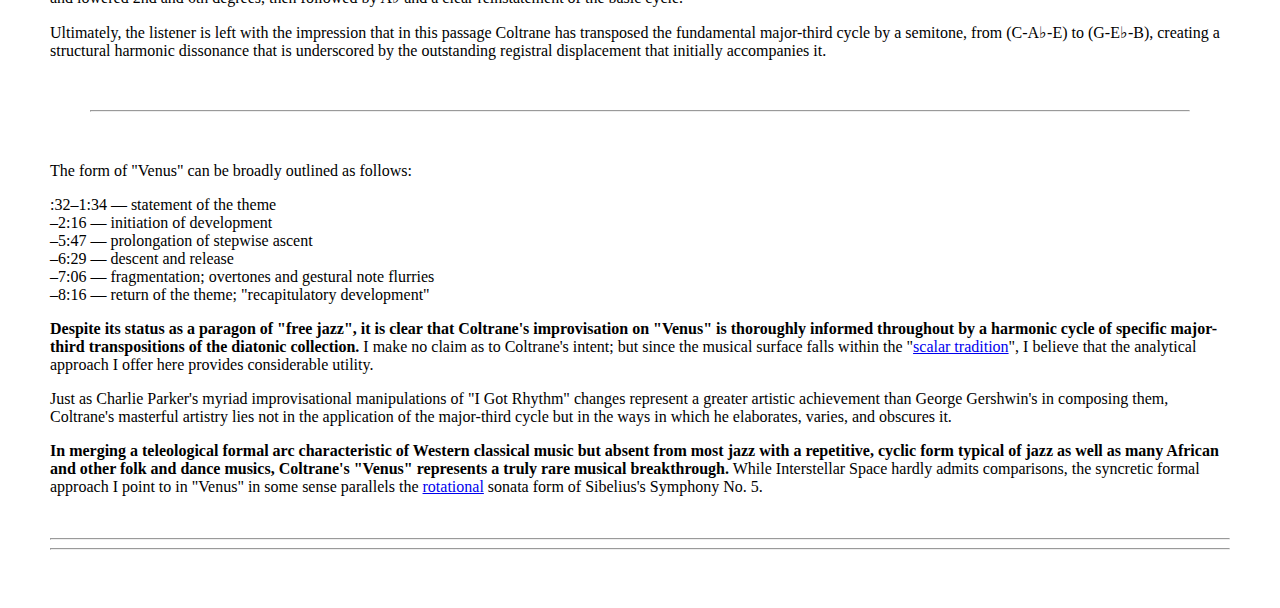
==== commit 1ddba289: "Minor updates" ====
--- a/analysis/venus.html
+++ b/analysis/venus.html
@@ -6,6 +6,12 @@
     <meta name="viewport" content="width=device-width, initial-scale=1, maximum-scale=1">
     <title>Venus</title>
     <style>
+        body {
+            margin: auto;
+            overflow: auto;
+            padding: 50px;
+        }
+
         @media (max-width: 700px) {
             img {
                 width: 100%;
@@ -30,19 +36,21 @@
             <hr>
         </p>
     </blockquote>
-    <p>John Coltrane's <a href="https://www.amazon.com/Interstellar-Space-Remastered-John-Coltrane/dp/B00004TA41" target="_blank"><i>Interstellar Space</i></a> is in my view a <a href="http://uebergreifen.blogspot.com/2013/03/wittgensteins-music-of-future.html" target="_blank">pinnacle</a>        of musical achievement. Each of its six pieces encompasses a galaxy of sonic meaning.
+    <p>John Coltrane's <a href="https://www.amazon.com/Interstellar-Space-Remastered-John-Coltrane/dp/B00004TA41" target="_blank"><i>Interstellar Space</i></a> is in my view a <a href="http://uebergreifen.blogspot.com/2013/03/wittgensteins-music-of-future.html"
+            target="_blank">pinnacle</a> of musical achievement. Each of its six pieces encompasses a galaxy of sonic meaning.
     </p>
-    <p>Lewis Porter's <a href="https://www.press.umich.edu/23440/john_coltrane" target="_blank">book</a> <i>John Coltrane: His Life and Music</i> includes a transcription of Coltrane's saxophone playing on "Venus" (pages 283-7) as well as Porter's analytical overview of
-        the piece. My own analysis alternately agrees and contrasts with Porter's. Since a thorough analytical treatment is not possible here, I offer instead a few comments.
+    <p>Lewis Porter's <a href="https://www.press.umich.edu/23440/john_coltrane" target="_blank">book</a> <i>John Coltrane: His Life and Music</i> includes a transcription of Coltrane's saxophone playing on "Venus" (pages 283-7) as well as Porter's analytical
+        overview of the piece. My own analysis alternately agrees and contrasts with Porter's. Since a thorough analytical treatment is not possible here, I offer instead a few comments.
     </p>
     <p><b>"Venus" is, broadly speaking, tonal</b> (not however in the Schenkerian sense of prolongation of a tonic triad) <b>and teleological.</b> The piece begins with the statement of a theme in the key of C; it leaves the tonic key and develops; and it
         returns to the initial theme in the tonic key of C. </p>
-    <p>Within that structure, <b>"Venus" exhibits a <a href="http://uebergreifen.blogspot.com/2014/03/jazz-variation-form-and-brotherss-solo.html" target="_blank">cyclic</a> harmonic form; namely, the major third interval cycle</b> that is often associated with Coltrane.
-        Specifically, the harmonic form of "Venus" comprises the diatonic collection with root transpositions of C, A♭, and E. </p>
-    <p>The cycle mostly descends (C-A♭-E) but also occasionally ascends (C-E-A♭). (See my previous <a href="http://uebergreifen.blogspot.com/2013/08/harmonic-tension-in-coltranes-chromatic.html" target="_blank">discussion</a> of harmonic tension in Coltrane cycles.)</p>
+    <p>Within that structure, <b>"Venus" exhibits a <a href="http://uebergreifen.blogspot.com/2014/03/jazz-variation-form-and-brotherss-solo.html" target="_blank">cyclic</a> harmonic form; namely, the major third interval cycle</b> that is often associated
+        with Coltrane. Specifically, the harmonic form of "Venus" comprises the diatonic collection with root transpositions of C, A♭, and E. </p>
+    <p>The cycle mostly descends (C-A♭-E) but also occasionally ascends (C-E-A♭). (See my previous <a href="http://uebergreifen.blogspot.com/2013/08/harmonic-tension-in-coltranes-chromatic.html" target="_blank">discussion</a> of harmonic tension in Coltrane
+        cycles.)</p>
     <p><b>A careful audition of "Venus" reveals that nearly everything that Coltrane plays is reducible to these three diatonic key centers.</b></p>
-    <p>As an example, take the initial departure from the C diatonic collection in line 7 of the transcription and 1:34 of the <a href="https://www.youtube.com/watch?v=T1W8rncrQmA" target="_blank">recording</a> where major-third transpositions, smooth voice-leading, and
-        harmonic gravitation combine in a microcosmic reflection of elements driving the piece as a whole. Here ♯^4 launches the transition away from the tonic, just as in common-practice music, approaching the dominant (G) via chromatically embellished
+    <p>As an example, take the initial departure from the C diatonic collection in line 7 of the transcription and 1:34 of the <a href="https://www.youtube.com/watch?v=T1W8rncrQmA" target="_blank">recording</a> where major-third transpositions, smooth voice-leading,
+        and harmonic gravitation combine in a microcosmic reflection of elements driving the piece as a whole. Here ♯^4 launches the transition away from the tonic, just as in common-practice music, approaching the dominant (G) via chromatically embellished
         lower and upper neighboring tones. These notes, though few, must nonetheless be heard in the context of the major third transpositions of the diatonic collection that, as I will show, so clearly dominate the piece. D♯/ E♭is the common tone pivot
         between the E and A♭diatonic collections represented here by four members each. Note that (F♯A E) and (E♭F A♭) are related by semitone transposition. (Below and throughout accidentals apply only to the note immediately following.)</p>
     <br>
@@ -82,17 +90,16 @@
         the C-A♭-E cycle that governs the entire piece.</p>
     <p>In certain instances what appear on paper to be departures from the governing harmonic cycle are simply gestural figures that remain audibly within the basic three-key framework; otherwise, chromatic embellishment and inflection of the overwhelmingly
         diatonic harmonies, as illustrated above. <b>The music of "Venus" is at no point "atonal".</b></p>
-    <p>As an example of the pervasiveness of the C-A♭-E cycle, we can follow the <b><a href="http://uebergreifen.blogspot.com/2013/07/prolongation-in-take-coltrane.html" target="_blank">higher-level</a> semitone ascent</b> that Porter points out on page 2, lines 1-10 of
-        the transcription, or 2:16-3:25 on the recording. The upper-voice G, held over from the opening theme, climbs by half-steps and continuously receives structural support as a chord tone (whether third, sixth, seventh, ninth, etc.) over one of the
-        three main-key roots. These implied roots are given in the lower clef in the illustration below.</p>
+    <p>As an example of the pervasiveness of the C-A♭-E cycle, we can follow the <b><a href="http://uebergreifen.blogspot.com/2013/07/prolongation-in-take-coltrane.html" target="_blank">higher-level</a> semitone ascent</b> that Porter points out on page
+        2, lines 1-10 of the transcription, or 2:16-3:25 on the recording. The upper-voice G, held over from the opening theme, climbs by half-steps and continuously receives structural support as a chord tone (whether third, sixth, seventh, ninth, etc.)
+        over one of the three main-key roots. These implied roots are given in the lower clef in the illustration below.</p>
     <br>
     <br>
     <img src="assets/venus6.png" height=auto width=60%>
     <br>
     <br>
-    <p>Passages of higher-level ascent by step are a significant organizing factor in other pieces from Coltrane's later music, such as "<a href="http://uebergreifen.blogspot.com/2014/06/transition.html" target="_blank">Transition</a>".
-        Though Porter does not to show it in his analysis, <b>the ascent depicted above continues for the entire following page of the transcription, or until 5:47 on the recording;</b> the concluding fourth interval is spanned not by semitones but by
-        diatonic steps.</p>
+    <p>Passages of higher-level ascent by step are a significant organizing factor in other pieces from Coltrane's later music, such as "<a href="http://uebergreifen.blogspot.com/2014/06/transition.html" target="_blank">Transition</a>". Though Porter does
+        not to show it in his analysis, <b>the ascent depicted above continues for the entire following page of the transcription, or until 5:47 on the recording;</b> the concluding fourth interval is spanned not by semitones but by diatonic steps.</p>
     <br>
     <br>
     <img src="assets/venus7.png" height=auto width=60%>
@@ -151,13 +158,14 @@
         <br>
     </p>
     <p><b>Despite its status as a paragon of "free jazz", it is clear that Coltrane's improvisation on "Venus" is thoroughly informed throughout by a harmonic cycle of specific major-third transpositions of the diatonic collection.</b> I make no claim as
-        to Coltrane's intent; but since the musical surface falls within the "<a href="http://dmitri.mycpanel.princeton.edu/files/publications/debussy.pdf" target="_blank">scalar tradition</a>", I believe that the analytical approach I offer here provides considerable
-        utility.
+        to Coltrane's intent; but since the musical surface falls within the "<a href="http://dmitri.mycpanel.princeton.edu/files/publications/debussy.pdf" target="_blank">scalar tradition</a>", I believe that the analytical approach I offer here provides
+        considerable utility.
     </p>
     <p>Just as Charlie Parker's myriad improvisational manipulations of "I Got Rhythm" changes represent a greater artistic achievement than George Gershwin's in composing them, Coltrane's masterful artistry lies not in the application of the major-third
         cycle but in the ways in which he elaborates, varies, and obscures it.</p>
-    <p><b>In merging a teleological formal arc characteristic of Western classical music but absent from most jazz with a repetitive, cyclic form typical of jazz as well as many African and other folk and dance musics, Coltrane's "Venus" represents a truly rare musical breakthrough.</b>        While Interstellar Space hardly admits comparisons, the syncretic formal approach I point to in "Venus" in some sense parallels the <a href="https://www.amazon.com/Sibelius-Symphony-Cambridge-Music-Handbooks/dp/0521409586" target="_blank">rotational</a> sonata
-        form of Sibelius's Symphony No. 5.</p>
+    <p><b>In merging a teleological formal arc characteristic of Western classical music but absent from most jazz with a repetitive, cyclic form typical of jazz as well as many African and other folk and dance musics, Coltrane's "Venus" represents a truly rare musical breakthrough.</b>        While Interstellar Space hardly admits comparisons, the syncretic formal approach I point to in "Venus" in some sense parallels the <a href="https://www.amazon.com/Sibelius-Symphony-Cambridge-Music-Handbooks/dp/0521409586" target="_blank">rotational</a>        sonata form of Sibelius's Symphony No. 5.</p>
+    <br>
+    <hr>
     <hr>
 </body>
 
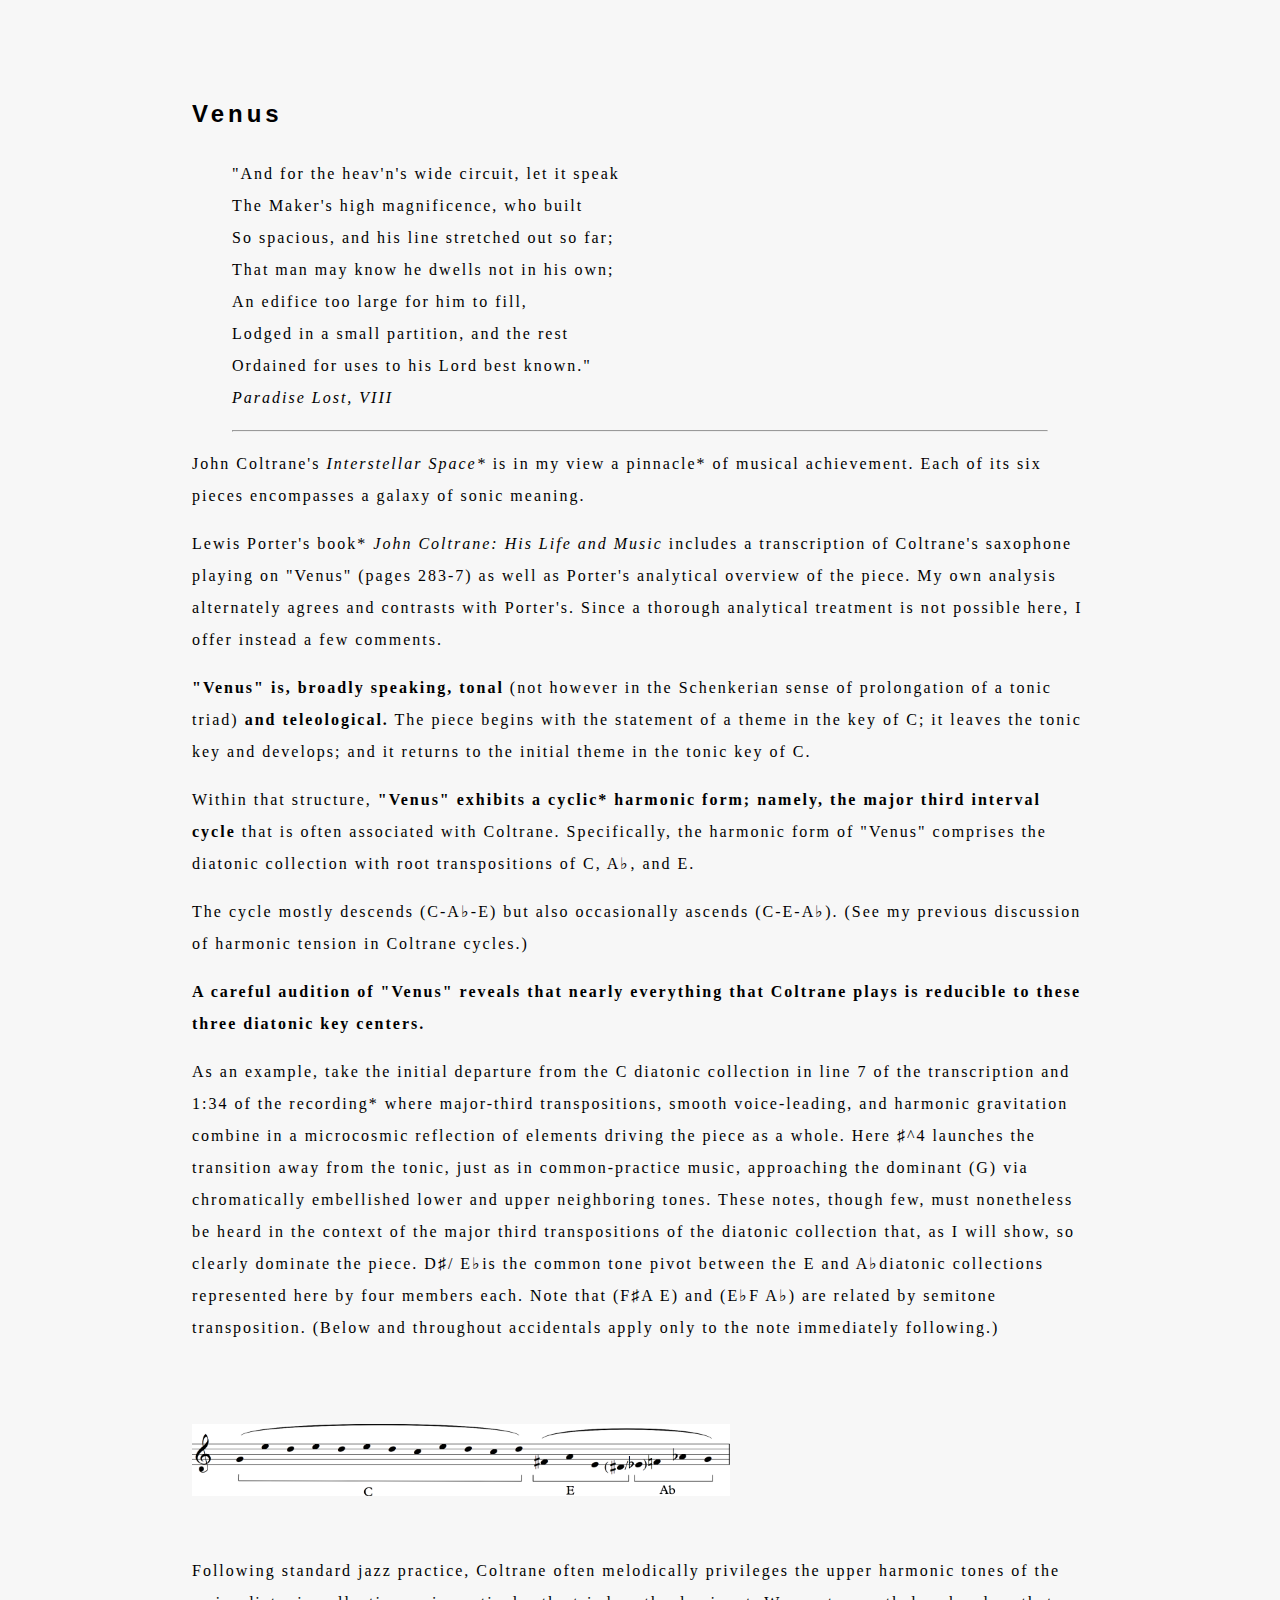
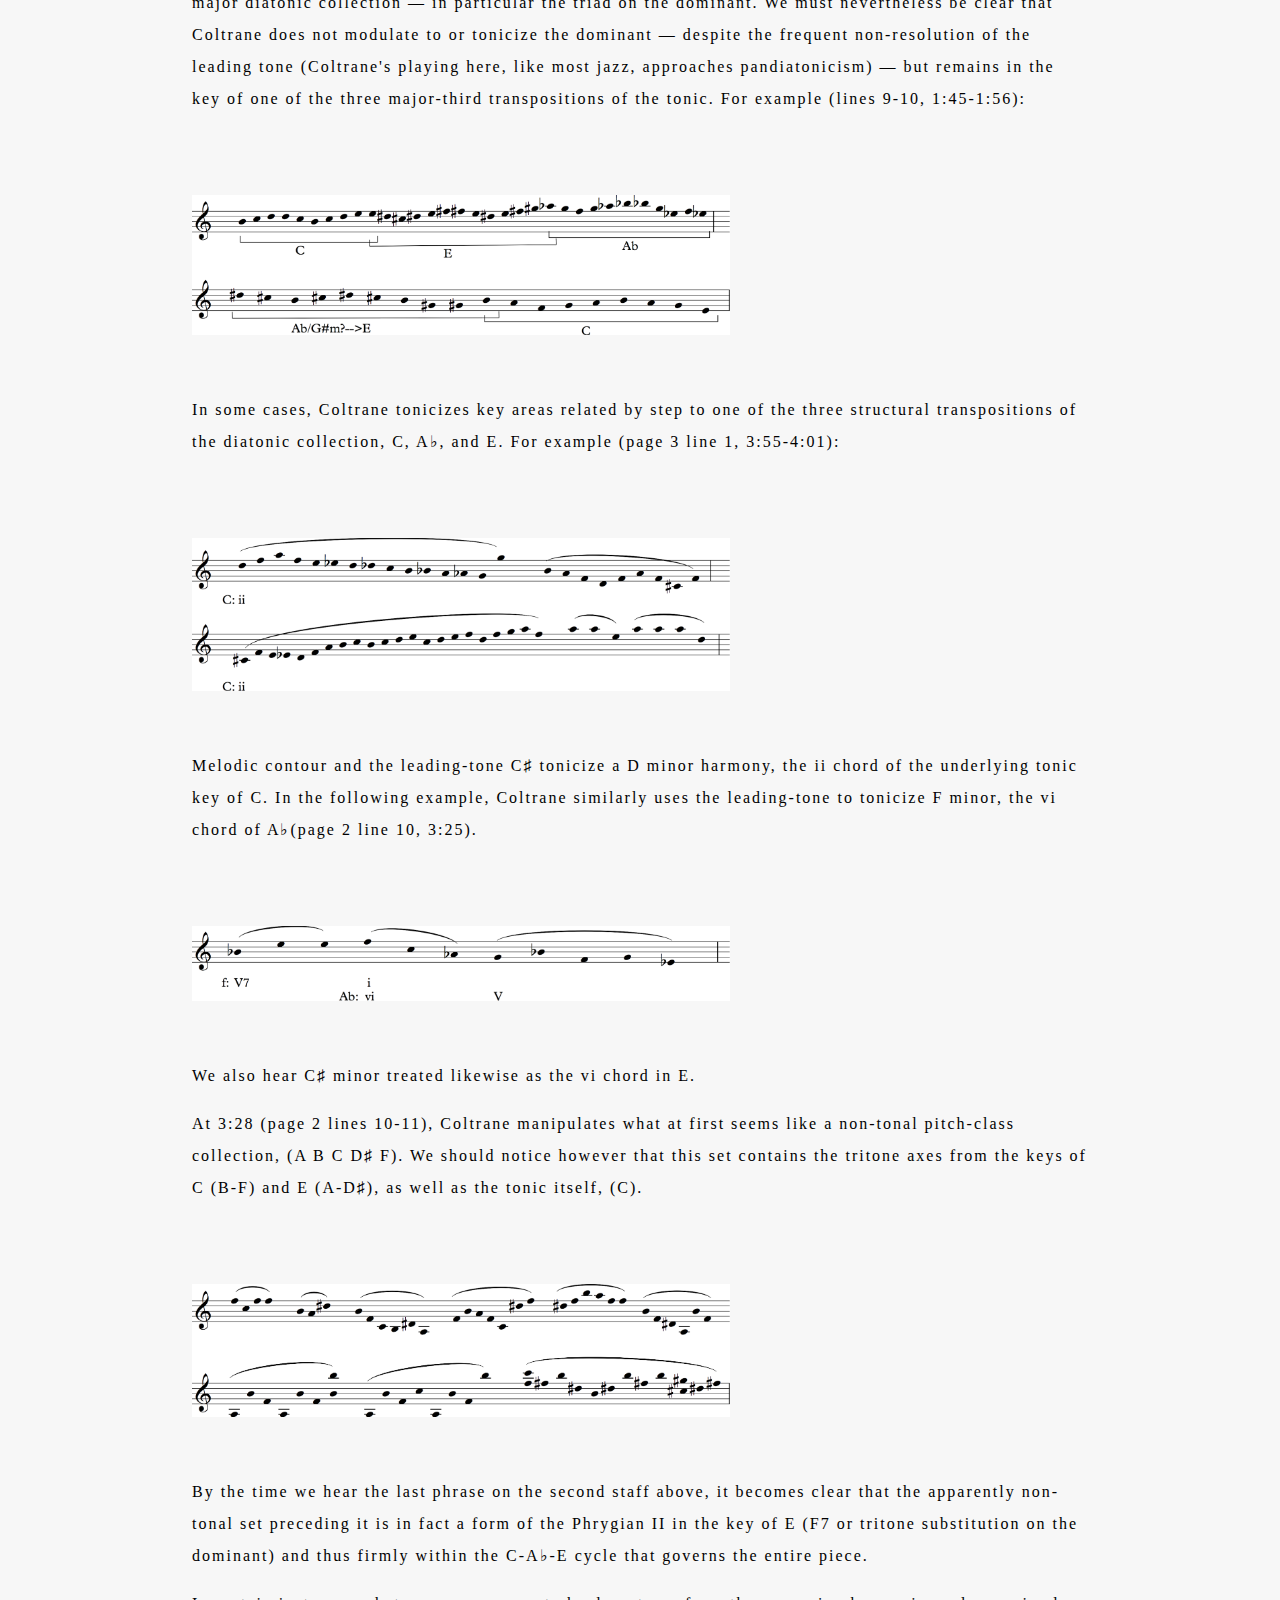
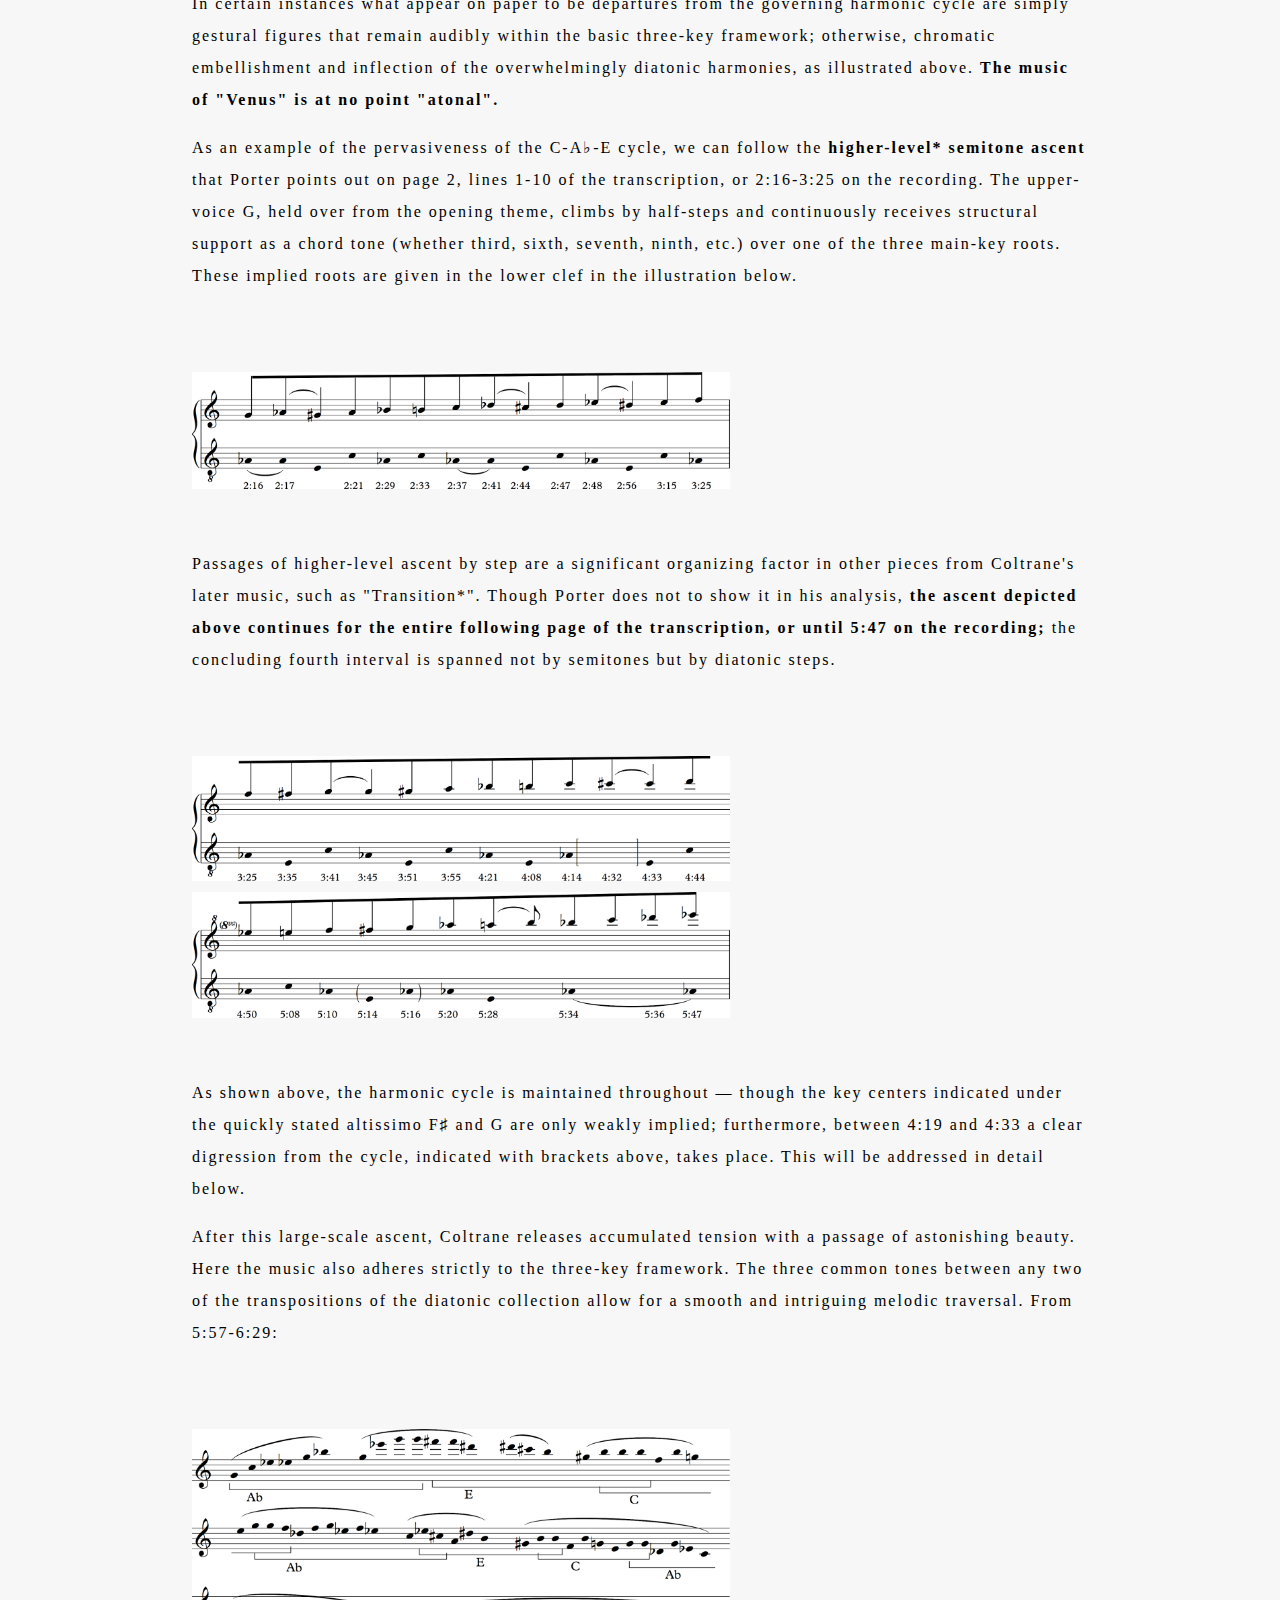
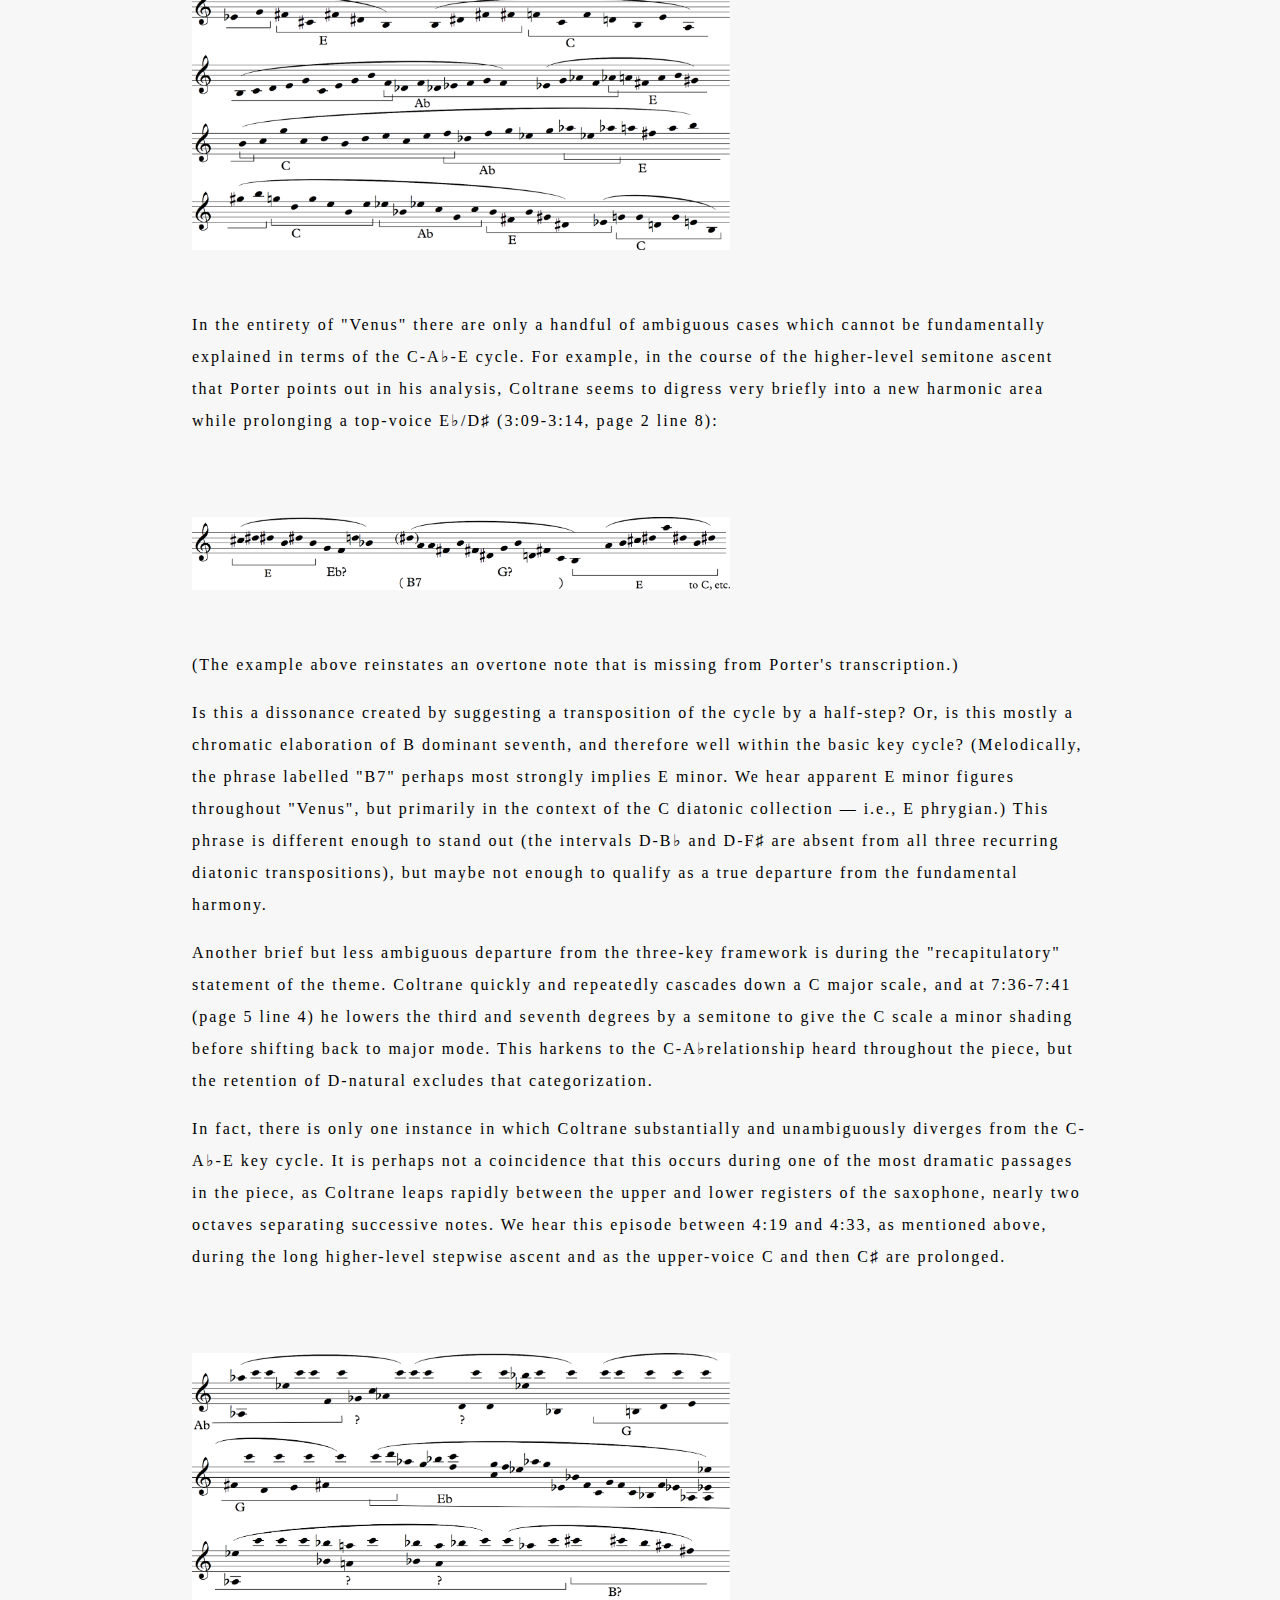
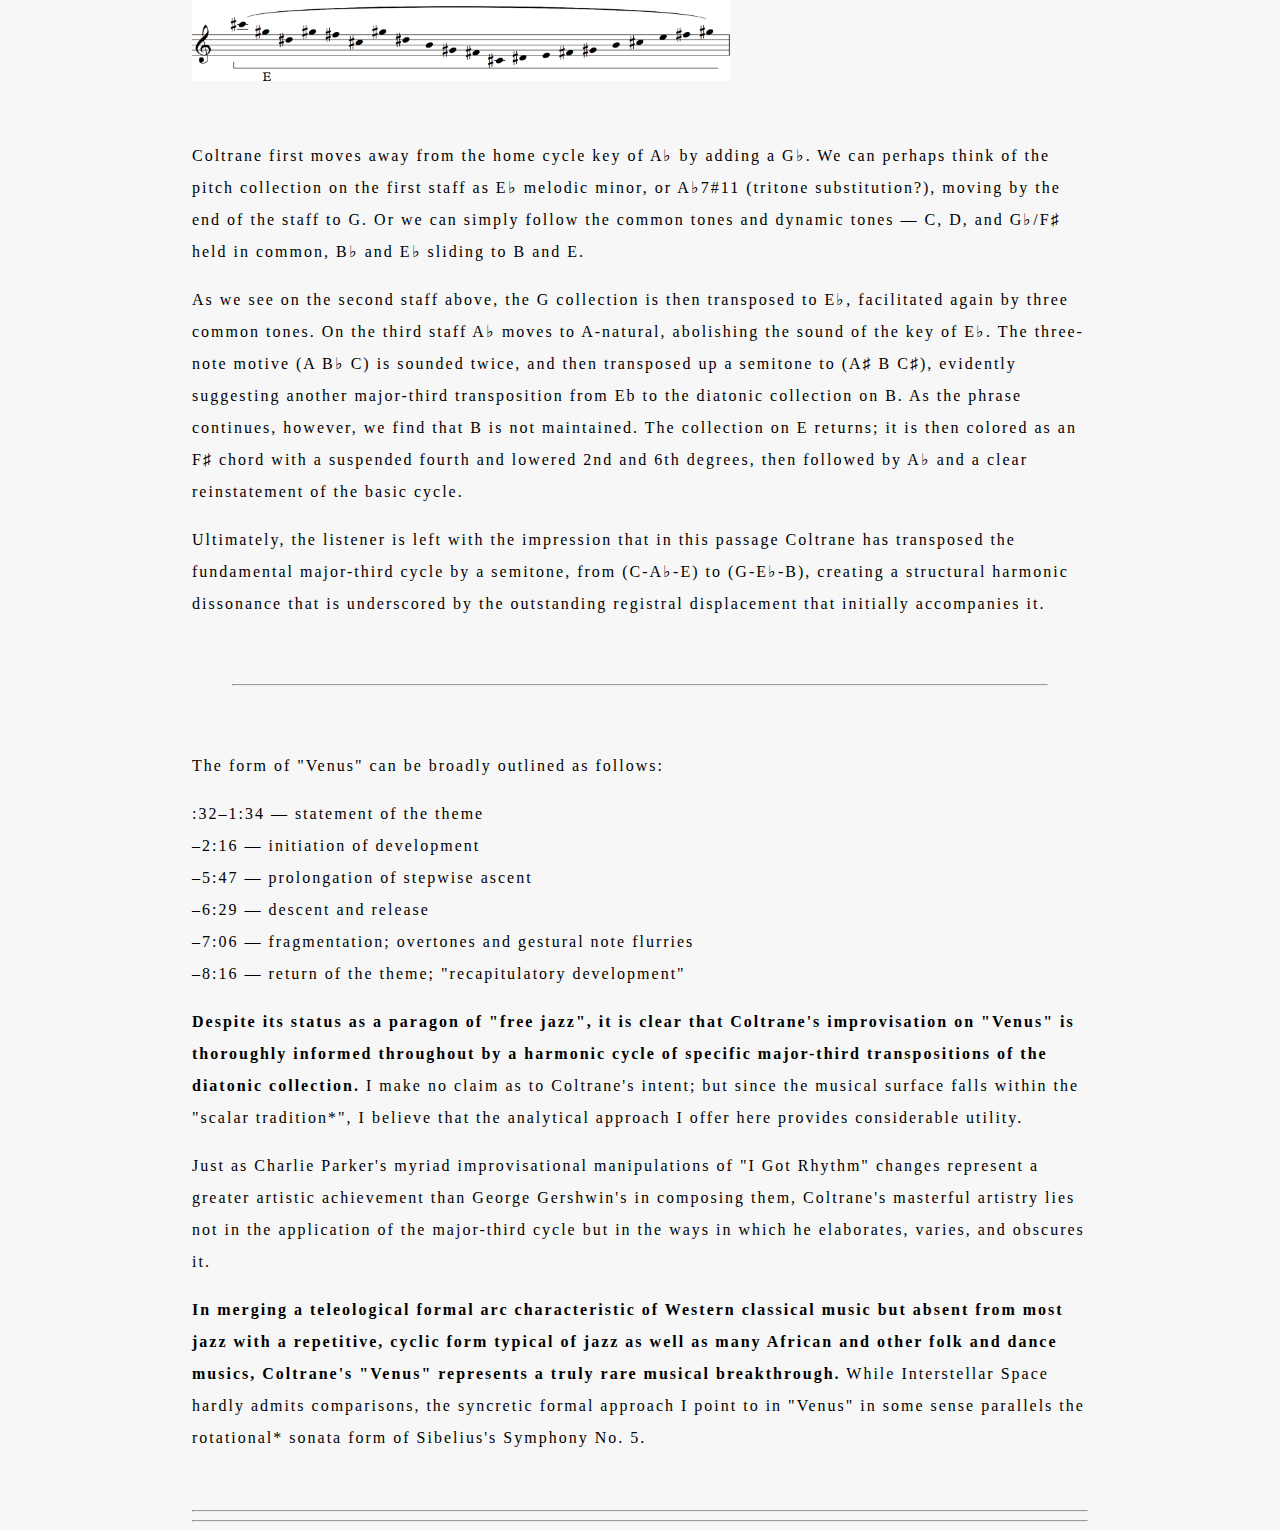
==== commit d0576cf3: "Update css (Venus)" ====
--- a/analysis/venus.html
+++ b/analysis/venus.html
@@ -7,11 +7,33 @@
     <title>Venus</title>
     <style>
         body {
-            margin: auto;
-            overflow: auto;
-            padding: 50px;
+            margin-top: 7%;
+            margin-left: 15%;
+            margin-right: 15%;
+            font-family: "Hoefler Text", Garamond, serif;
+            letter-spacing: 2px;
+	    line-height: 2; 	
+            background-color: #F7F7F7;
         }
 
+        .header {
+            font-family: "Avenir", Helvetica, sans-serif;
+            letter-spacing: 4px;
+        }
+
+        a:link {
+            text-decoration: none;
+            color: inherit;
+        }
+
+        a:visited {
+            color: inherit;
+        }
+
+        a:hover {
+            color: red;
+        }
+ 
         @media (max-width: 700px) {
             img {
                 width: 100%;
@@ -21,7 +43,9 @@
 </head>
 
 <body>
-    <h2>Venus</h2>
+    <div class="header">
+        <h2>Venus</h2>
+    </div>
     <blockquote>
         <p>
             "And for the heav'n's wide circuit, let it speak
@@ -36,20 +60,20 @@
             <hr>
         </p>
     </blockquote>
-    <p>John Coltrane's <a href="https://www.amazon.com/Interstellar-Space-Remastered-John-Coltrane/dp/B00004TA41" target="_blank"><i>Interstellar Space</i></a> is in my view a <a href="http://uebergreifen.blogspot.com/2013/03/wittgensteins-music-of-future.html"
-            target="_blank">pinnacle</a> of musical achievement. Each of its six pieces encompasses a galaxy of sonic meaning.
+    <p>John Coltrane's <a href="https://www.amazon.com/Interstellar-Space-Remastered-John-Coltrane/dp/B00004TA41" target="_blank"><i>Interstellar Space*</i></a> is in my view a <a href="http://uebergreifen.blogspot.com/2013/03/wittgensteins-music-of-future.html"
+            target="_blank">pinnacle*</a> of musical achievement. Each of its six pieces encompasses a galaxy of sonic meaning.
     </p>
-    <p>Lewis Porter's <a href="https://www.press.umich.edu/23440/john_coltrane" target="_blank">book</a> <i>John Coltrane: His Life and Music</i> includes a transcription of Coltrane's saxophone playing on "Venus" (pages 283-7) as well as Porter's analytical
+    <p>Lewis Porter's <a href="https://www.press.umich.edu/23440/john_coltrane" target="_blank">book*</a> <i>John Coltrane: His Life and Music</i> includes a transcription of Coltrane's saxophone playing on "Venus" (pages 283-7) as well as Porter's analytical
         overview of the piece. My own analysis alternately agrees and contrasts with Porter's. Since a thorough analytical treatment is not possible here, I offer instead a few comments.
     </p>
     <p><b>"Venus" is, broadly speaking, tonal</b> (not however in the Schenkerian sense of prolongation of a tonic triad) <b>and teleological.</b> The piece begins with the statement of a theme in the key of C; it leaves the tonic key and develops; and it
         returns to the initial theme in the tonic key of C. </p>
-    <p>Within that structure, <b>"Venus" exhibits a <a href="http://uebergreifen.blogspot.com/2014/03/jazz-variation-form-and-brotherss-solo.html" target="_blank">cyclic</a> harmonic form; namely, the major third interval cycle</b> that is often associated
+    <p>Within that structure, <b>"Venus" exhibits a <a href="http://uebergreifen.blogspot.com/2014/03/jazz-variation-form-and-brotherss-solo.html" target="_blank">cyclic*</a> harmonic form; namely, the major third interval cycle</b> that is often associated
         with Coltrane. Specifically, the harmonic form of "Venus" comprises the diatonic collection with root transpositions of C, A♭, and E. </p>
     <p>The cycle mostly descends (C-A♭-E) but also occasionally ascends (C-E-A♭). (See my previous <a href="http://uebergreifen.blogspot.com/2013/08/harmonic-tension-in-coltranes-chromatic.html" target="_blank">discussion</a> of harmonic tension in Coltrane
         cycles.)</p>
     <p><b>A careful audition of "Venus" reveals that nearly everything that Coltrane plays is reducible to these three diatonic key centers.</b></p>
-    <p>As an example, take the initial departure from the C diatonic collection in line 7 of the transcription and 1:34 of the <a href="https://www.youtube.com/watch?v=T1W8rncrQmA" target="_blank">recording</a> where major-third transpositions, smooth voice-leading,
+    <p>As an example, take the initial departure from the C diatonic collection in line 7 of the transcription and 1:34 of the <a href="https://www.youtube.com/watch?v=T1W8rncrQmA" target="_blank">recording*</a> where major-third transpositions, smooth voice-leading,
         and harmonic gravitation combine in a microcosmic reflection of elements driving the piece as a whole. Here ♯^4 launches the transition away from the tonic, just as in common-practice music, approaching the dominant (G) via chromatically embellished
         lower and upper neighboring tones. These notes, though few, must nonetheless be heard in the context of the major third transpositions of the diatonic collection that, as I will show, so clearly dominate the piece. D♯/ E♭is the common tone pivot
         between the E and A♭diatonic collections represented here by four members each. Note that (F♯A E) and (E♭F A♭) are related by semitone transposition. (Below and throughout accidentals apply only to the note immediately following.)</p>
@@ -90,7 +114,7 @@
         the C-A♭-E cycle that governs the entire piece.</p>
     <p>In certain instances what appear on paper to be departures from the governing harmonic cycle are simply gestural figures that remain audibly within the basic three-key framework; otherwise, chromatic embellishment and inflection of the overwhelmingly
         diatonic harmonies, as illustrated above. <b>The music of "Venus" is at no point "atonal".</b></p>
-    <p>As an example of the pervasiveness of the C-A♭-E cycle, we can follow the <b><a href="http://uebergreifen.blogspot.com/2013/07/prolongation-in-take-coltrane.html" target="_blank">higher-level</a> semitone ascent</b> that Porter points out on page
+    <p>As an example of the pervasiveness of the C-A♭-E cycle, we can follow the <b><a href="http://uebergreifen.blogspot.com/2013/07/prolongation-in-take-coltrane.html" target="_blank">higher-level*</a> semitone ascent</b> that Porter points out on page
         2, lines 1-10 of the transcription, or 2:16-3:25 on the recording. The upper-voice G, held over from the opening theme, climbs by half-steps and continuously receives structural support as a chord tone (whether third, sixth, seventh, ninth, etc.)
         over one of the three main-key roots. These implied roots are given in the lower clef in the illustration below.</p>
     <br>
@@ -98,7 +122,7 @@
     <img src="assets/venus6.png" height=auto width=60%>
     <br>
     <br>
-    <p>Passages of higher-level ascent by step are a significant organizing factor in other pieces from Coltrane's later music, such as "<a href="http://uebergreifen.blogspot.com/2014/06/transition.html" target="_blank">Transition</a>". Though Porter does
+    <p>Passages of higher-level ascent by step are a significant organizing factor in other pieces from Coltrane's later music, such as "<a href="http://uebergreifen.blogspot.com/2014/06/transition.html" target="_blank">Transition*</a>". Though Porter does
         not to show it in his analysis, <b>the ascent depicted above continues for the entire following page of the transcription, or until 5:47 on the recording;</b> the concluding fourth interval is spanned not by semitones but by diatonic steps.</p>
     <br>
     <br>
@@ -158,12 +182,12 @@
         <br>
     </p>
     <p><b>Despite its status as a paragon of "free jazz", it is clear that Coltrane's improvisation on "Venus" is thoroughly informed throughout by a harmonic cycle of specific major-third transpositions of the diatonic collection.</b> I make no claim as
-        to Coltrane's intent; but since the musical surface falls within the "<a href="http://dmitri.mycpanel.princeton.edu/files/publications/debussy.pdf" target="_blank">scalar tradition</a>", I believe that the analytical approach I offer here provides
+        to Coltrane's intent; but since the musical surface falls within the "<a href="http://dmitri.mycpanel.princeton.edu/files/publications/debussy.pdf" target="_blank">scalar tradition*</a>", I believe that the analytical approach I offer here provides
         considerable utility.
     </p>
     <p>Just as Charlie Parker's myriad improvisational manipulations of "I Got Rhythm" changes represent a greater artistic achievement than George Gershwin's in composing them, Coltrane's masterful artistry lies not in the application of the major-third
         cycle but in the ways in which he elaborates, varies, and obscures it.</p>
-    <p><b>In merging a teleological formal arc characteristic of Western classical music but absent from most jazz with a repetitive, cyclic form typical of jazz as well as many African and other folk and dance musics, Coltrane's "Venus" represents a truly rare musical breakthrough.</b>        While Interstellar Space hardly admits comparisons, the syncretic formal approach I point to in "Venus" in some sense parallels the <a href="https://www.amazon.com/Sibelius-Symphony-Cambridge-Music-Handbooks/dp/0521409586" target="_blank">rotational</a>        sonata form of Sibelius's Symphony No. 5.</p>
+    <p><b>In merging a teleological formal arc characteristic of Western classical music but absent from most jazz with a repetitive, cyclic form typical of jazz as well as many African and other folk and dance musics, Coltrane's "Venus" represents a truly rare musical breakthrough.</b>        While Interstellar Space hardly admits comparisons, the syncretic formal approach I point to in "Venus" in some sense parallels the <a href="https://www.amazon.com/Sibelius-Symphony-Cambridge-Music-Handbooks/dp/0521409586" target="_blank">rotational*</a>        sonata form of Sibelius's Symphony No. 5.</p>
     <br>
     <hr>
     <hr>
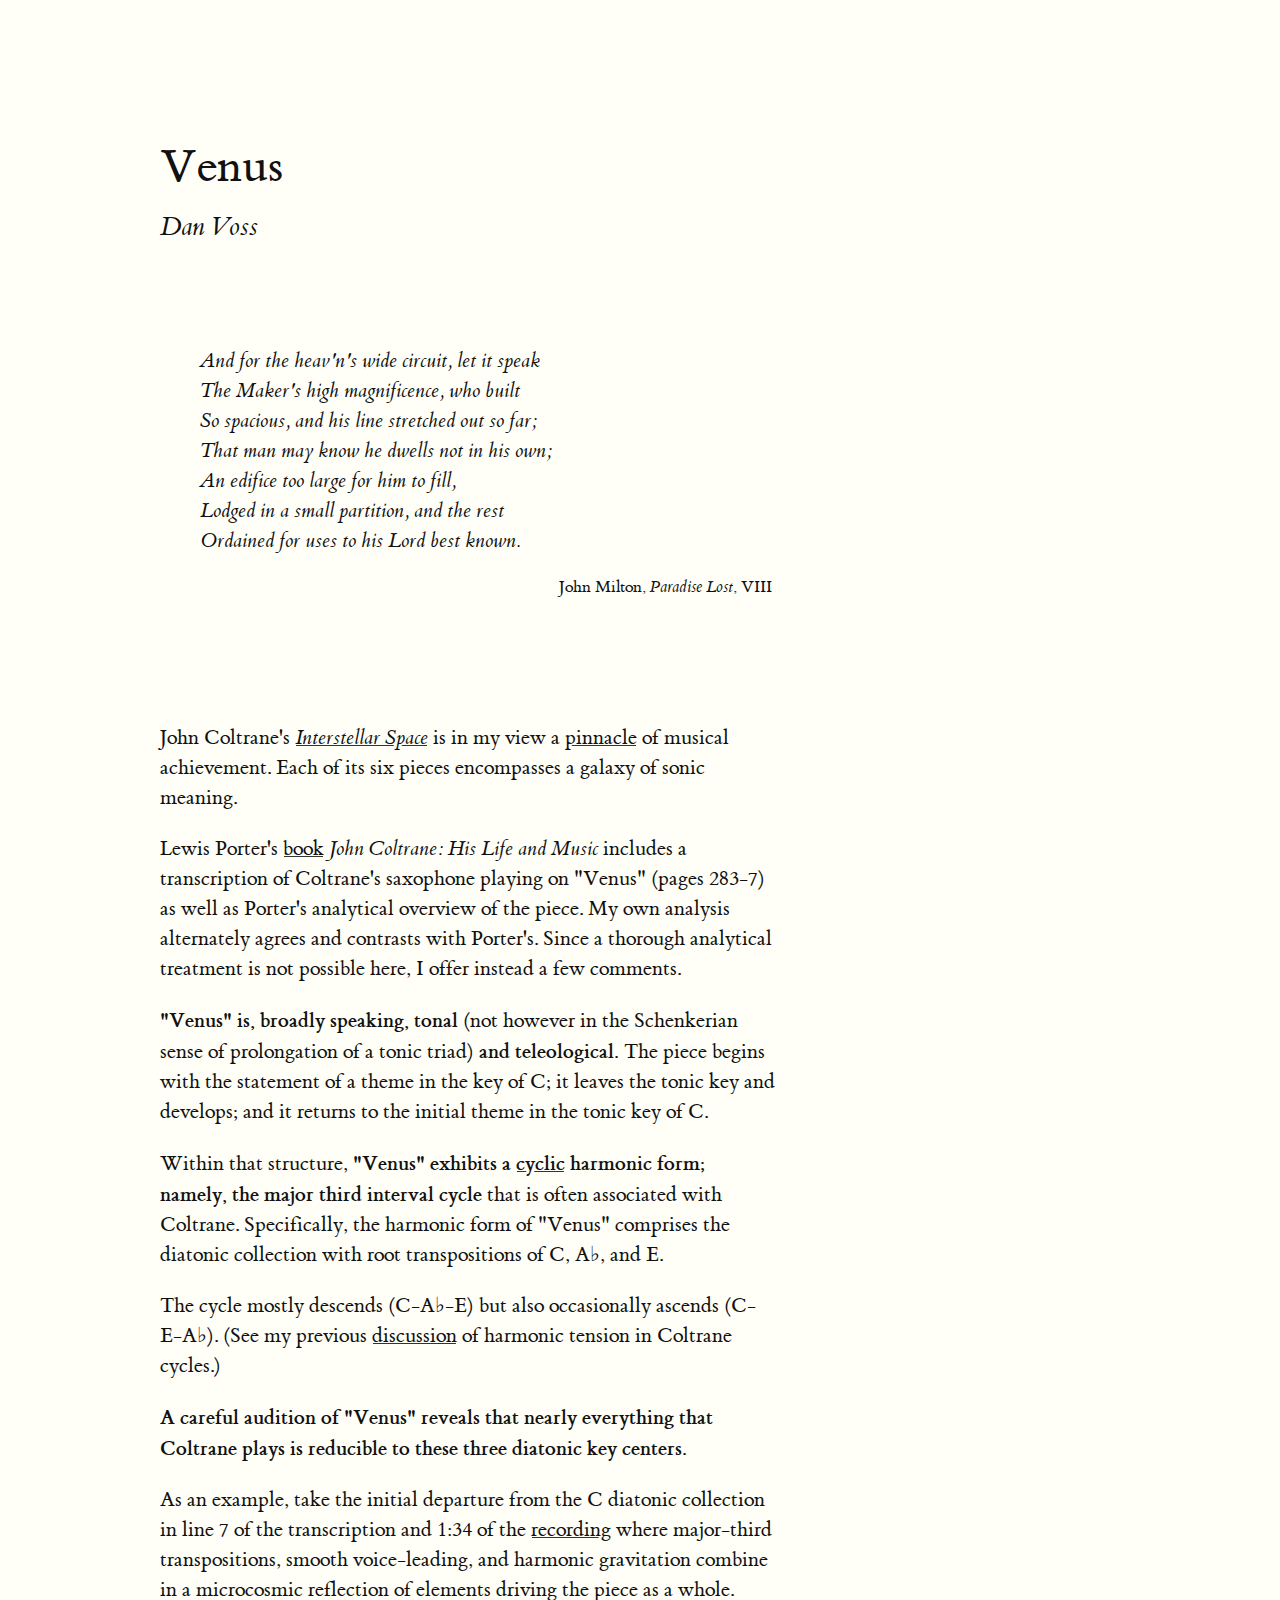
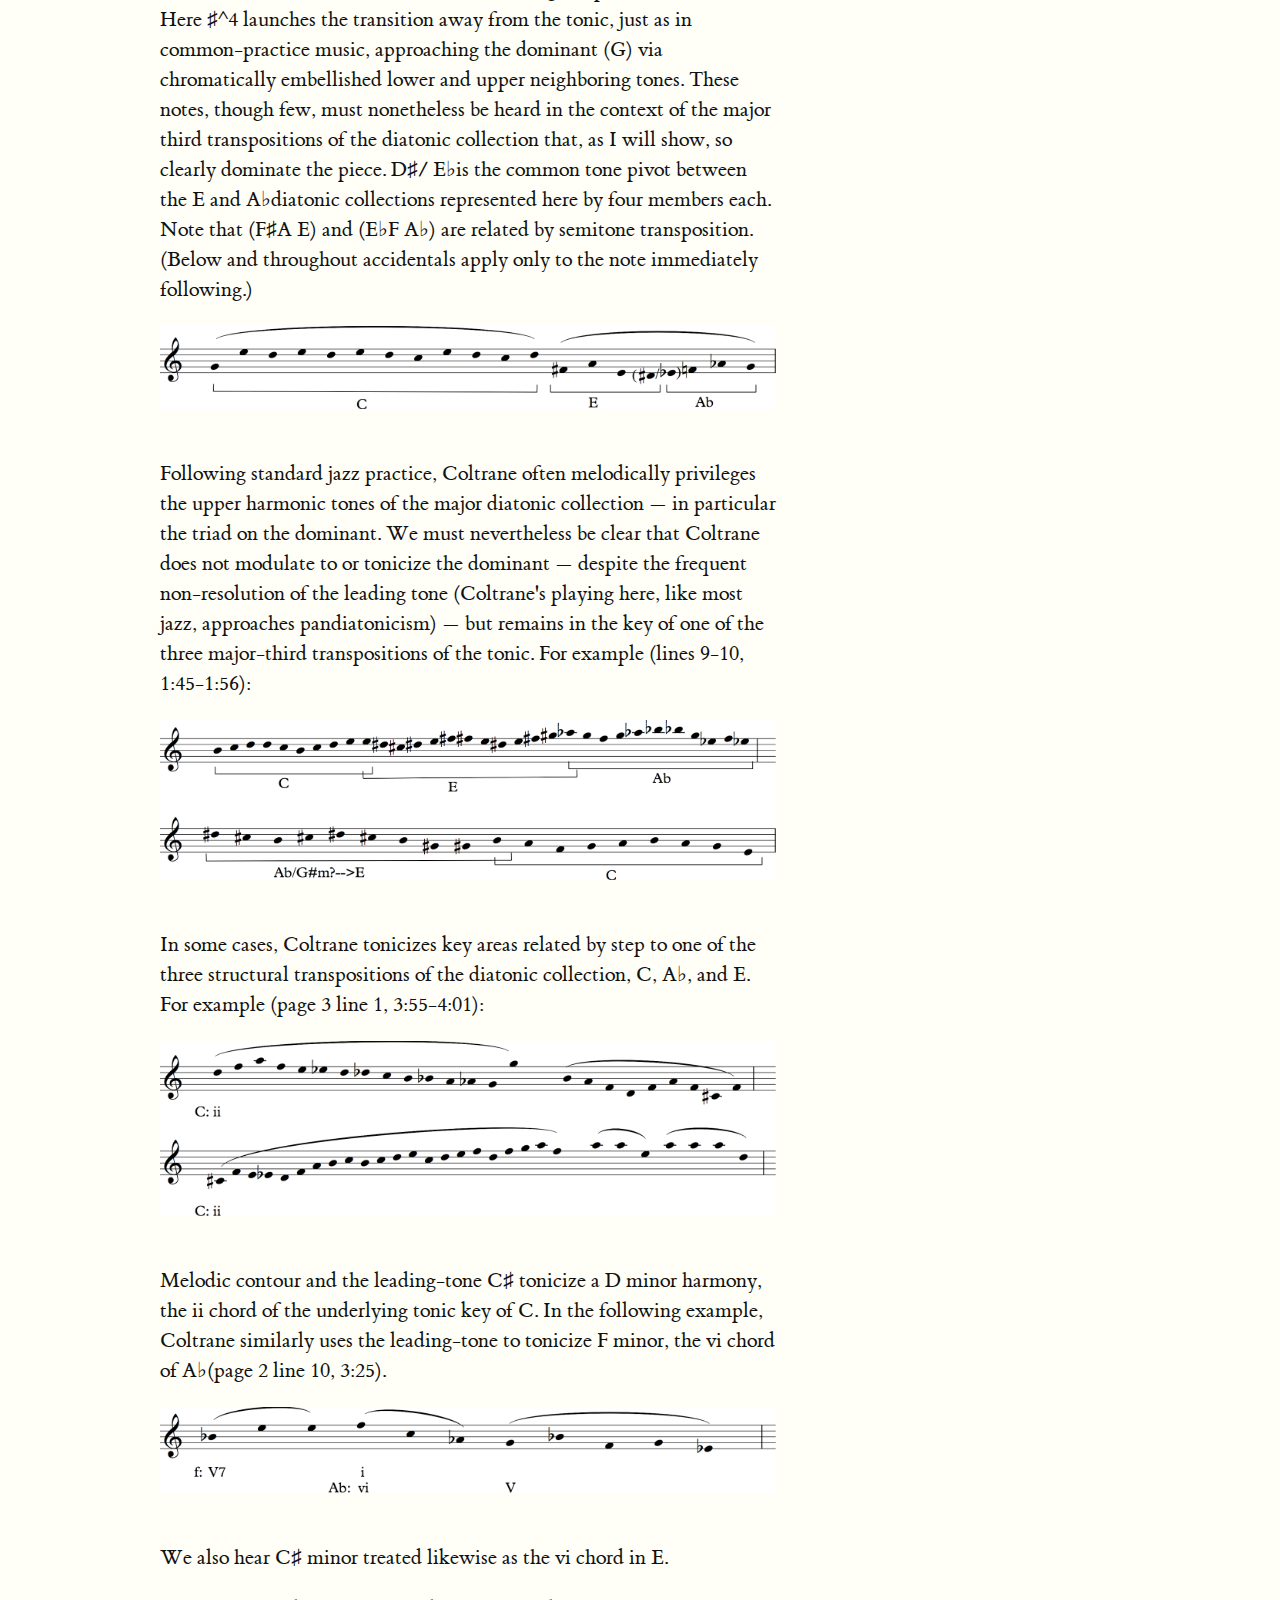
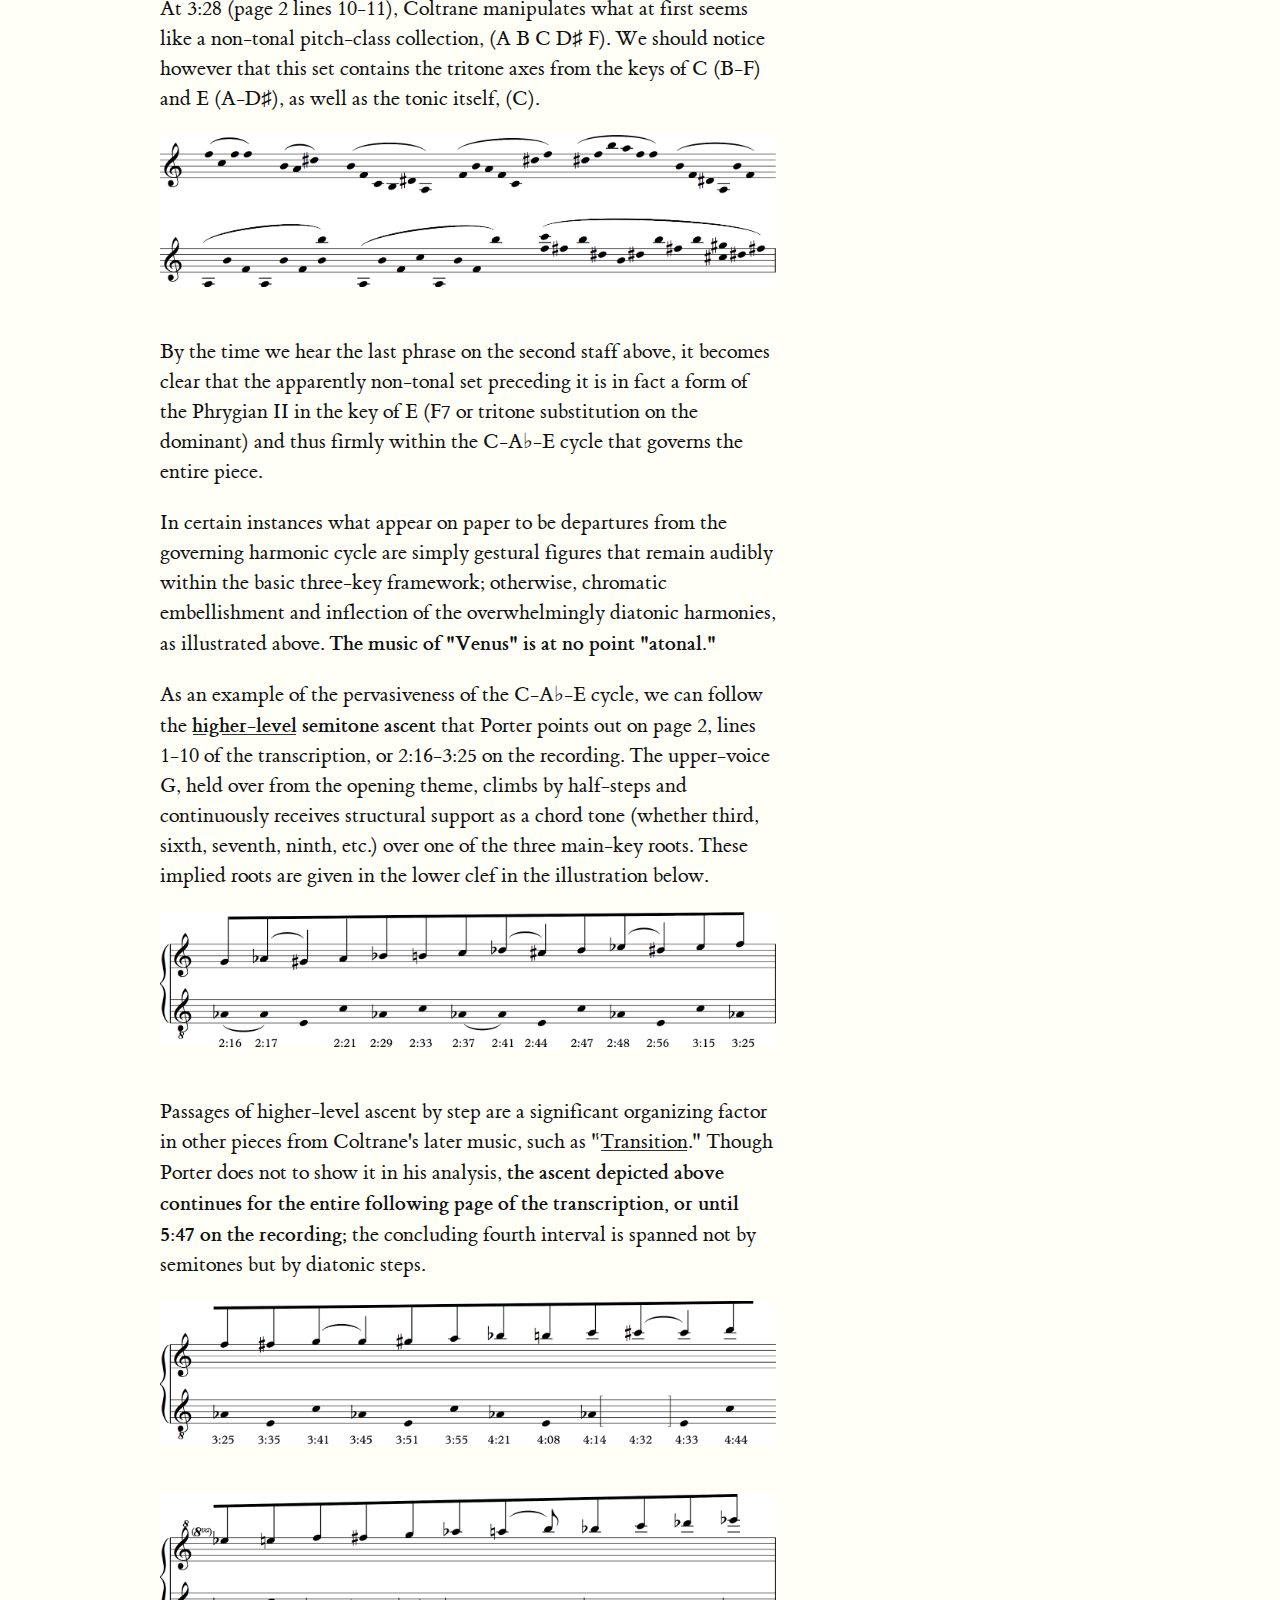
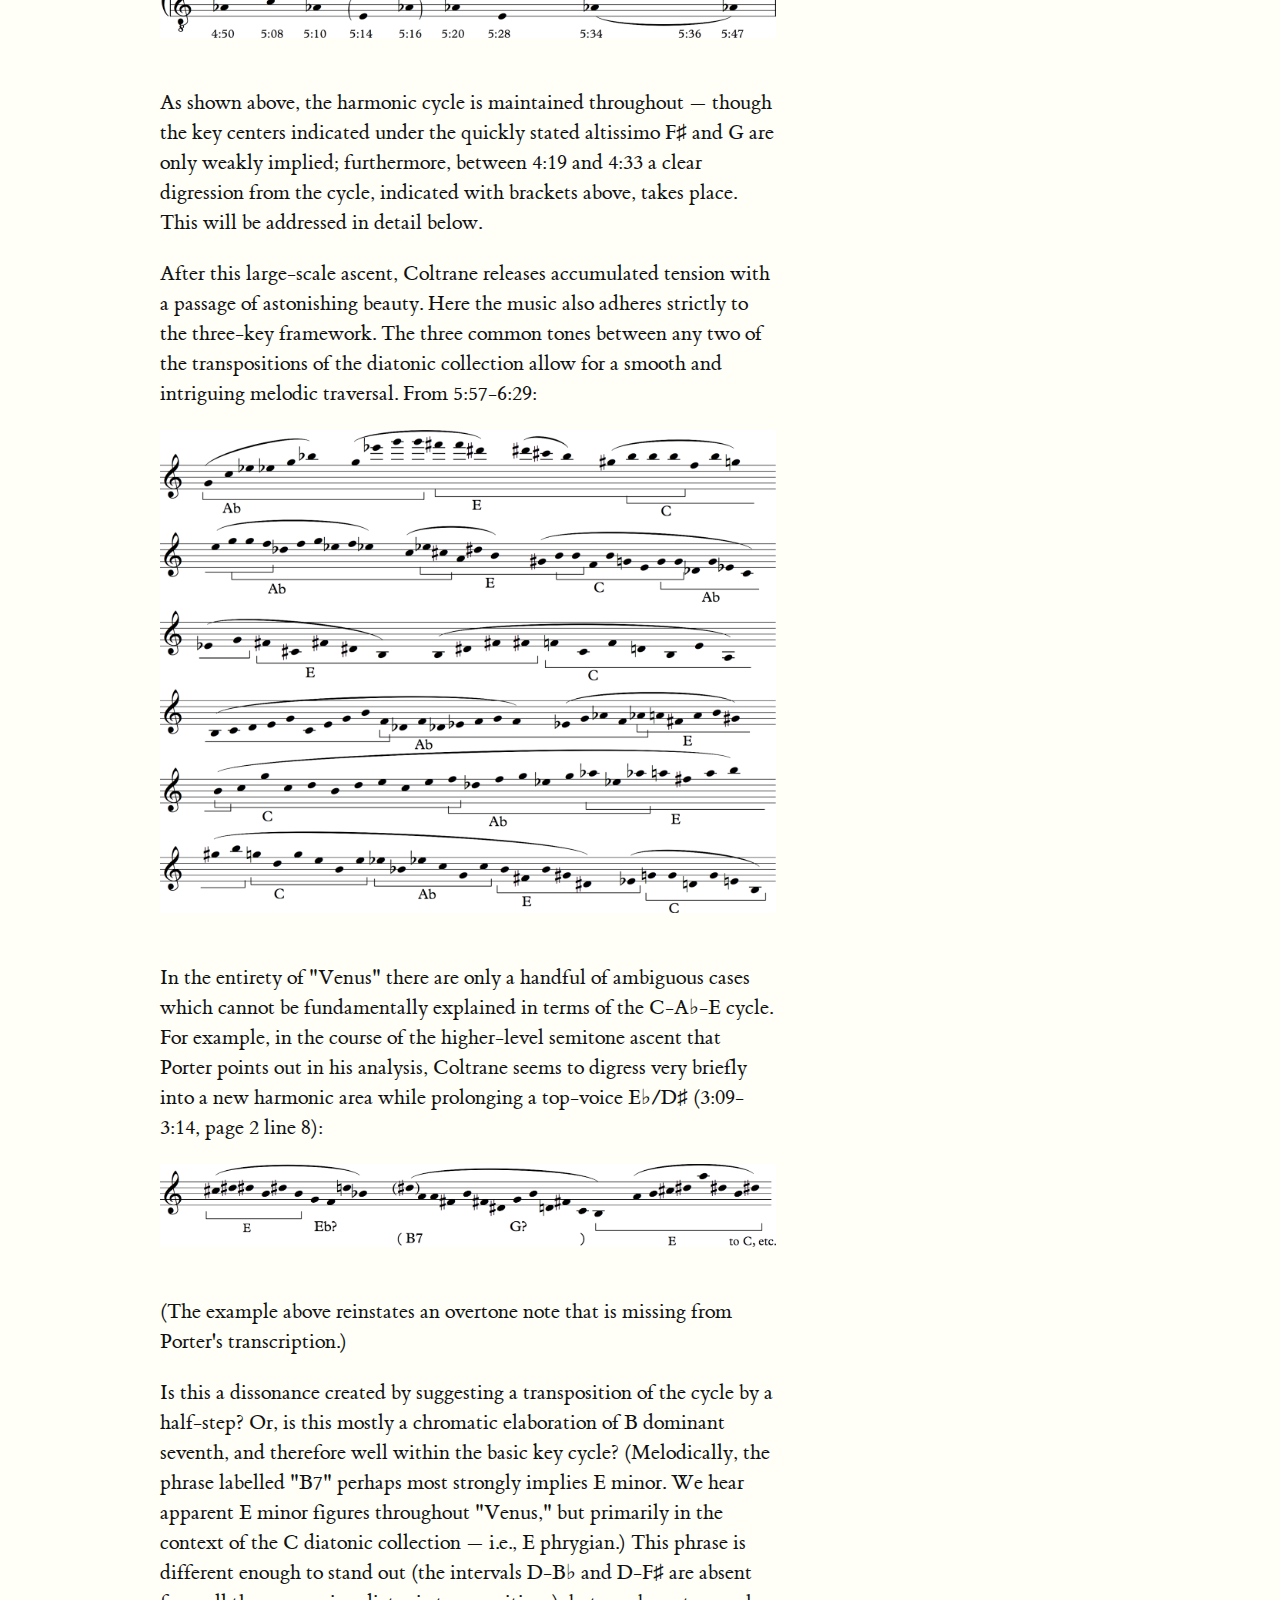
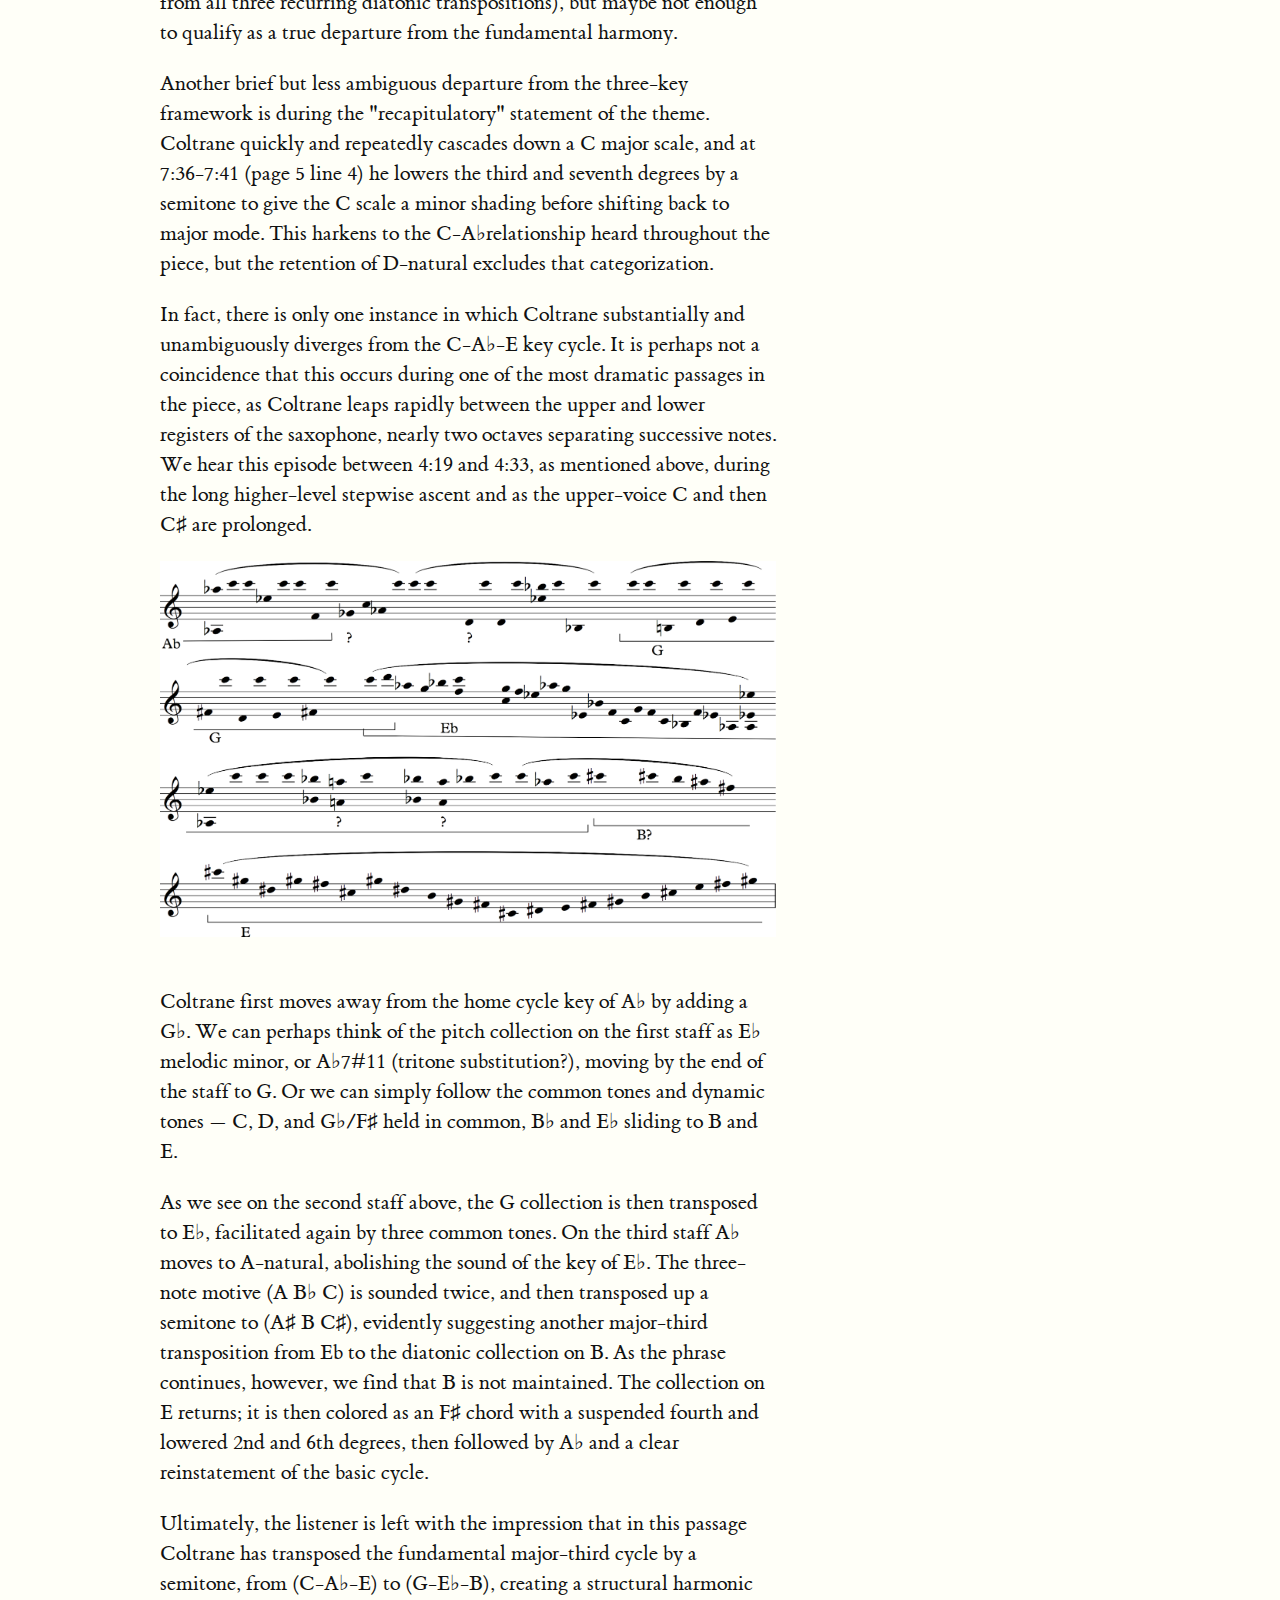
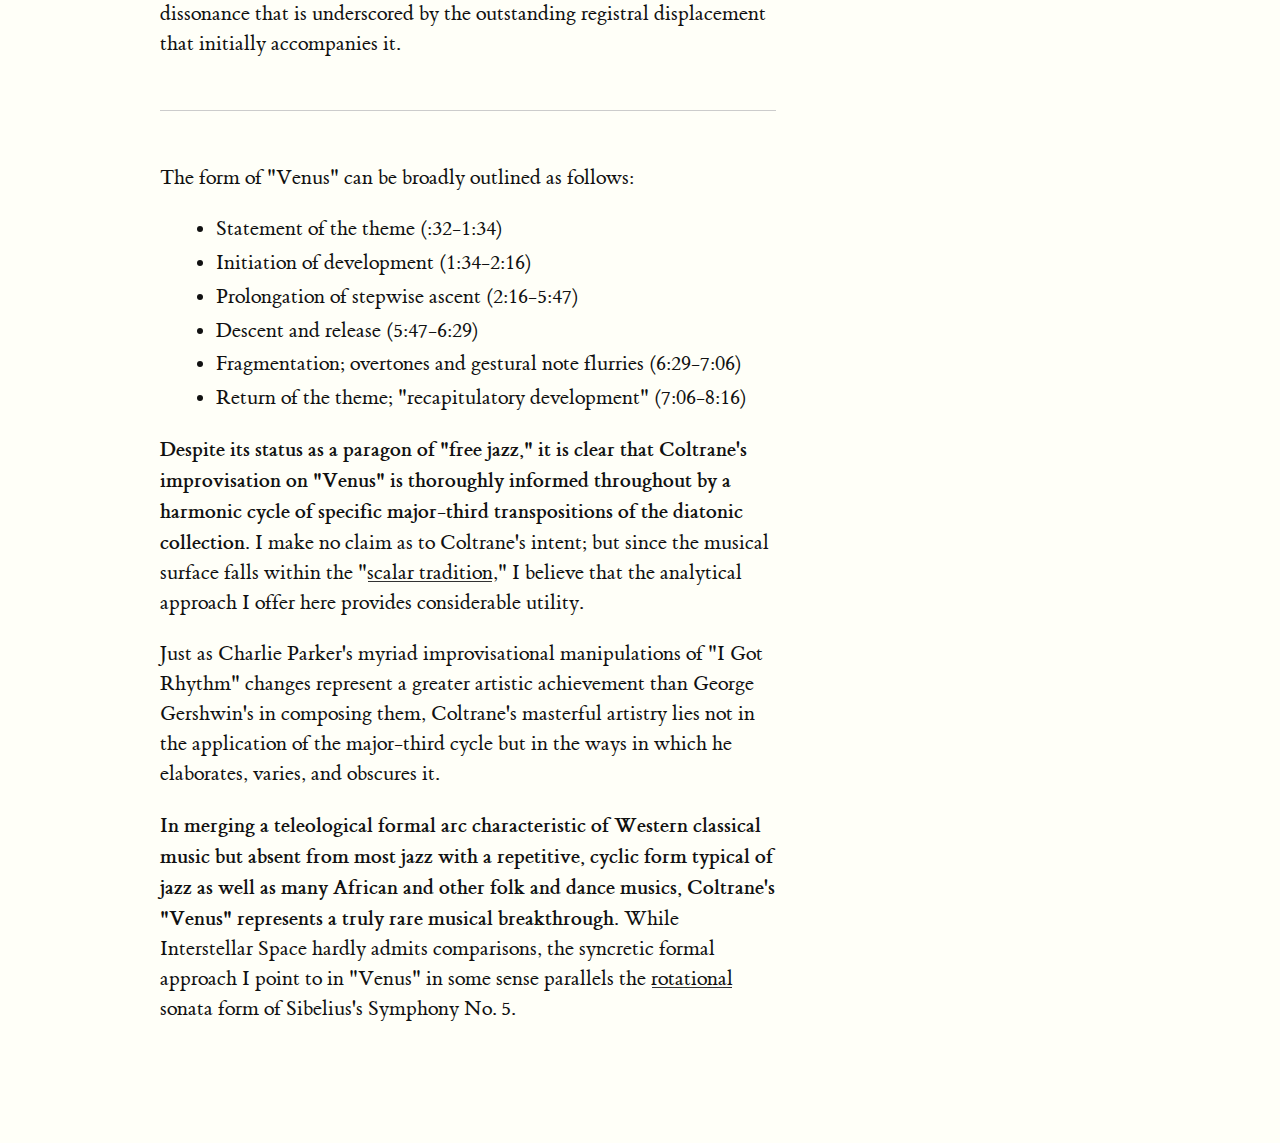
==== commit 66049473: "Add tufte-css" ====
--- a/analysis/venus.html
+++ b/analysis/venus.html
@@ -3,194 +3,165 @@
 
 <head>
     <meta charset="utf-8">
+    <title>Venus</title>
+    <link rel="stylesheet" href="../tufte.css" />
+    <link rel="stylesheet" href="../latex.css" />
     <meta name="viewport" content="width=device-width, initial-scale=1, maximum-scale=1">
-    <title>Venus</title>
-    <style>
-        body {
-            margin-top: 7%;
-            margin-left: 15%;
-            margin-right: 15%;
-            font-family: "Hoefler Text", Garamond, serif;
-            letter-spacing: 2px;
-	    line-height: 2; 	
-            background-color: #F7F7F7;
-        }
-
-        .header {
-            font-family: "Avenir", Helvetica, sans-serif;
-            letter-spacing: 4px;
-        }
-
-        a:link {
-            text-decoration: none;
-            color: inherit;
-        }
-
-        a:visited {
-            color: inherit;
-        }
-
-        a:hover {
-            color: red;
-        }
- 
-        @media (max-width: 700px) {
-            img {
-                width: 100%;
-            }
-        }
-    </style>
 </head>
 
 <body>
-    <div class="header">
-        <h2>Venus</h2>
-    </div>
-    <blockquote>
-        <p>
-            "And for the heav'n's wide circuit, let it speak
-            <br> The Maker's high magnificence, who built
-            <br> So spacious, and his line stretched out so far;
-            <br> That man may know he dwells not in his own;
-            <br> An edifice too large for him to fill,
-            <br> Lodged in a small partition, and the rest
-            <br> Ordained for uses to his Lord best known."
-            <br>
-            <i>Paradise Lost, VIII</i>
-            <hr>
-        </p>
-    </blockquote>
-    <p>John Coltrane's <a href="https://www.amazon.com/Interstellar-Space-Remastered-John-Coltrane/dp/B00004TA41" target="_blank"><i>Interstellar Space*</i></a> is in my view a <a href="http://uebergreifen.blogspot.com/2013/03/wittgensteins-music-of-future.html"
-            target="_blank">pinnacle*</a> of musical achievement. Each of its six pieces encompasses a galaxy of sonic meaning.
-    </p>
-    <p>Lewis Porter's <a href="https://www.press.umich.edu/23440/john_coltrane" target="_blank">book*</a> <i>John Coltrane: His Life and Music</i> includes a transcription of Coltrane's saxophone playing on "Venus" (pages 283-7) as well as Porter's analytical
-        overview of the piece. My own analysis alternately agrees and contrasts with Porter's. Since a thorough analytical treatment is not possible here, I offer instead a few comments.
-    </p>
-    <p><b>"Venus" is, broadly speaking, tonal</b> (not however in the Schenkerian sense of prolongation of a tonic triad) <b>and teleological.</b> The piece begins with the statement of a theme in the key of C; it leaves the tonic key and develops; and it
-        returns to the initial theme in the tonic key of C. </p>
-    <p>Within that structure, <b>"Venus" exhibits a <a href="http://uebergreifen.blogspot.com/2014/03/jazz-variation-form-and-brotherss-solo.html" target="_blank">cyclic*</a> harmonic form; namely, the major third interval cycle</b> that is often associated
-        with Coltrane. Specifically, the harmonic form of "Venus" comprises the diatonic collection with root transpositions of C, A♭, and E. </p>
-    <p>The cycle mostly descends (C-A♭-E) but also occasionally ascends (C-E-A♭). (See my previous <a href="http://uebergreifen.blogspot.com/2013/08/harmonic-tension-in-coltranes-chromatic.html" target="_blank">discussion</a> of harmonic tension in Coltrane
-        cycles.)</p>
-    <p><b>A careful audition of "Venus" reveals that nearly everything that Coltrane plays is reducible to these three diatonic key centers.</b></p>
-    <p>As an example, take the initial departure from the C diatonic collection in line 7 of the transcription and 1:34 of the <a href="https://www.youtube.com/watch?v=T1W8rncrQmA" target="_blank">recording*</a> where major-third transpositions, smooth voice-leading,
-        and harmonic gravitation combine in a microcosmic reflection of elements driving the piece as a whole. Here ♯^4 launches the transition away from the tonic, just as in common-practice music, approaching the dominant (G) via chromatically embellished
-        lower and upper neighboring tones. These notes, though few, must nonetheless be heard in the context of the major third transpositions of the diatonic collection that, as I will show, so clearly dominate the piece. D♯/ E♭is the common tone pivot
-        between the E and A♭diatonic collections represented here by four members each. Note that (F♯A E) and (E♭F A♭) are related by semitone transposition. (Below and throughout accidentals apply only to the note immediately following.)</p>
-    <br>
-    <br>
-    <img src="assets/venus1.png" height=auto width=60%>
-    <br>
-    <br>
-    <p>Following standard jazz practice, Coltrane often melodically privileges the upper harmonic tones of the major diatonic collection — in particular the triad on the dominant. We must nevertheless be clear that Coltrane does not modulate to or tonicize
-        the dominant — despite the frequent non-resolution of the leading tone (Coltrane's playing here, like most jazz, approaches pandiatonicism) — but remains in the key of one of the three major-third transpositions of the tonic. For example (lines
-        9-10, 1:45-1:56):</p>
-    <br>
-    <br>
-    <img src="assets/venus2.png" height=auto width=60%>
-    <br>
-    <br>
-    <p>In some cases, Coltrane tonicizes key areas related by step to one of the three structural transpositions of the diatonic collection, C, A♭, and E. For example (page 3 line 1, 3:55-4:01):</p>
-    <br>
-    <br>
-    <img src="assets/venus3.png" height=auto width=60%>
-    <br>
-    <br>
-    <p>Melodic contour and the leading-tone C♯ tonicize a D minor harmony, the ii chord of the underlying tonic key of C. In the following example, Coltrane similarly uses the leading-tone to tonicize F minor, the vi chord of A♭(page 2 line 10, 3:25).</p>
-    <br>
-    <br>
-    <img src="assets/venus4.png" height=auto width=60%>
-    <br>
-    <br>
-    <p>We also hear C♯ minor treated likewise as the vi chord in E.</p>
-    <p>At 3:28 (page 2 lines 10-11), Coltrane manipulates what at first seems like a non-tonal pitch-class collection, (A B C D♯ F). We should notice however that this set contains the tritone axes from the keys of C (B-F) and E (A-D♯), as well as the tonic
-        itself, (C).</p>
-    <br>
-    <br>
-    <img src="assets/venus5.png" height=auto width=60%>
-    <br>
-    <br>
-    <p>By the time we hear the last phrase on the second staff above, it becomes clear that the apparently non-tonal set preceding it is in fact a form of the Phrygian II in the key of E (F7 or tritone substitution on the dominant) and thus firmly within
-        the C-A♭-E cycle that governs the entire piece.</p>
-    <p>In certain instances what appear on paper to be departures from the governing harmonic cycle are simply gestural figures that remain audibly within the basic three-key framework; otherwise, chromatic embellishment and inflection of the overwhelmingly
-        diatonic harmonies, as illustrated above. <b>The music of "Venus" is at no point "atonal".</b></p>
-    <p>As an example of the pervasiveness of the C-A♭-E cycle, we can follow the <b><a href="http://uebergreifen.blogspot.com/2013/07/prolongation-in-take-coltrane.html" target="_blank">higher-level*</a> semitone ascent</b> that Porter points out on page
-        2, lines 1-10 of the transcription, or 2:16-3:25 on the recording. The upper-voice G, held over from the opening theme, climbs by half-steps and continuously receives structural support as a chord tone (whether third, sixth, seventh, ninth, etc.)
-        over one of the three main-key roots. These implied roots are given in the lower clef in the illustration below.</p>
-    <br>
-    <br>
-    <img src="assets/venus6.png" height=auto width=60%>
-    <br>
-    <br>
-    <p>Passages of higher-level ascent by step are a significant organizing factor in other pieces from Coltrane's later music, such as "<a href="http://uebergreifen.blogspot.com/2014/06/transition.html" target="_blank">Transition*</a>". Though Porter does
-        not to show it in his analysis, <b>the ascent depicted above continues for the entire following page of the transcription, or until 5:47 on the recording;</b> the concluding fourth interval is spanned not by semitones but by diatonic steps.</p>
-    <br>
-    <br>
-    <img src="assets/venus7.png" height=auto width=60%>
-    <img src="assets/venus8.png" height=auto width=60%>
-    <br>
-    <br>
-    <p>As shown above, the harmonic cycle is maintained throughout — though the key centers indicated under the quickly stated altissimo F♯ and G are only weakly implied; furthermore, between 4:19 and 4:33 a clear digression from the cycle, indicated with
-        brackets above, takes place. This will be addressed in detail below.</p>
-    <p>After this large-scale ascent, Coltrane releases accumulated tension with a passage of astonishing beauty. Here the music also adheres strictly to the three-key framework. The three common tones between any two of the transpositions of the diatonic
-        collection allow for a smooth and intriguing melodic traversal. From 5:57-6:29:</p>
-    <br>
-    <br>
-    <img src="assets/venus9.png" height=auto width=60%>
-    <br>
-    <br>
-    <p>In the entirety of "Venus" there are only a handful of ambiguous cases which cannot be fundamentally explained in terms of the C-A♭-E cycle. For example, in the course of the higher-level semitone ascent that Porter points out in his analysis, Coltrane
-        seems to digress very briefly into a new harmonic area while prolonging a top-voice E♭/D♯ (3:09-3:14, page 2 line 8):</p>
-    <br>
-    <br>
-    <img src="assets/venus10.png" height=auto width=60%>
-    <br>
-    <br>
-    <p>(The example above reinstates an overtone note that is missing from Porter's transcription.)</p>
-    <p>Is this a dissonance created by suggesting a transposition of the cycle by a half-step? Or, is this mostly a chromatic elaboration of B dominant seventh, and therefore well within the basic key cycle? (Melodically, the phrase labelled "B7" perhaps
-        most strongly implies E minor. We hear apparent E minor figures throughout "Venus", but primarily in the context of the C diatonic collection — i.e., E phrygian.) This phrase is different enough to stand out (the intervals D-B♭ and D-F♯ are absent
-        from all three recurring diatonic transpositions), but maybe not enough to qualify as a true departure from the fundamental harmony.</p>
-    <p>Another brief but less ambiguous departure from the three-key framework is during the "recapitulatory" statement of the theme. Coltrane quickly and repeatedly cascades down a C major scale, and at 7:36-7:41 (page 5 line 4) he lowers the third and
-        seventh degrees by a semitone to give the C scale a minor shading before shifting back to major mode. This harkens to the C-A♭relationship heard throughout the piece, but the retention of D-natural excludes that categorization.</p>
-    <p>In fact, there is only one instance in which Coltrane substantially and unambiguously diverges from the C-A♭-E key cycle. It is perhaps not a coincidence that this occurs during one of the most dramatic passages in the piece, as Coltrane leaps rapidly
-        between the upper and lower registers of the saxophone, nearly two octaves separating successive notes. We hear this episode between 4:19 and 4:33, as mentioned above, during the long higher-level stepwise ascent and as the upper-voice C and then
-        C♯ are prolonged.</p>
-    <br>
-    <br>
-    <img src="assets/venus11.png" height=auto width=60%>
-    <br>
-    <br>
-    <p>Coltrane first moves away from the home cycle key of A♭ by adding a G♭. We can perhaps think of the pitch collection on the first staff as E♭ melodic minor, or A♭7#11 (tritone substitution?), moving by the end of the staff to G. Or we can simply follow
-        the common tones and dynamic tones — C, D, and G♭/F♯ held in common, B♭ and E♭ sliding to B and E.</p>
-    <p>As we see on the second staff above, the G collection is then transposed to E♭, facilitated again by three common tones. On the third staff A♭ moves to A-natural, abolishing the sound of the key of E♭. The three-note motive (A B♭ C) is sounded twice,
-        and then transposed up a semitone to (A♯ B C♯), evidently suggesting another major-third transposition from Eb to the diatonic collection on B. As the phrase continues, however, we find that B is not maintained. The collection on E returns; it
-        is then colored as an F♯ chord with a suspended fourth and lowered 2nd and 6th degrees, then followed by A♭ and a clear reinstatement of the basic cycle.</p>
-    <p>Ultimately, the listener is left with the impression that in this passage Coltrane has transposed the fundamental major-third cycle by a semitone, from (C-A♭-E) to (G-E♭-B), creating a structural harmonic dissonance that is underscored by the outstanding
-        registral displacement that initially accompanies it.</p>
-    <br>
-    <blockquote>
+    <article>
+        <h1>Venus</h1>
+        <p class="subtitle">Dan Voss</p>
+        <section>
+            <div class="epigraph">
+                <blockquote>
+                    <p>
+                        And for the heav'n's wide circuit, let it speak
+                        <br> The Maker's high magnificence, who built
+                        <br> So spacious, and his line stretched out so far;
+                        <br> That man may know he dwells not in his own;
+                        <br> An edifice too large for him to fill,
+                        <br> Lodged in a small partition, and the rest
+                        <br> Ordained for uses to his Lord best known.
+                        <br>
+                        <footer>John Milton, <cite>Paradise Lost</cite>, VIII</footer>
+                    </p>
+                </blockquote>
+            </div>
+        </section>
+        <section>
+            <p>John Coltrane's <a href="https://www.amazon.com/Interstellar-Space-Remastered-John-Coltrane/dp/B00004TA41"><i>Interstellar Space</i></a> is in my view a <a href="http://uebergreifen.blogspot.com/2013/03/wittgensteins-music-of-future.html">pinnacle</a>                of musical achievement. Each of its six pieces encompasses a galaxy of sonic meaning.
+            </p>
+            <p>Lewis Porter's <a href="https://www.press.umich.edu/23440/john_coltrane">book</a> <i>John Coltrane: His Life and Music</i> includes a transcription of Coltrane's saxophone playing on "Venus" (pages 283-7) as well as Porter's analytical overview
+                of the piece. My own analysis alternately agrees and contrasts with Porter's. Since a thorough analytical treatment is not possible here, I offer instead a few comments.
+            </p>
+            <p><b>"Venus" is, broadly speaking, tonal</b> (not however in the Schenkerian sense of prolongation of a tonic triad) <b>and teleological.</b> The piece begins with the statement of a theme in the key of C; it leaves the tonic key and develops;
+                and it returns to the initial theme in the tonic key of C. </p>
+            <p>Within that structure, <b>"Venus" exhibits a <a href="http://uebergreifen.blogspot.com/2014/03/jazz-variation-form-and-brotherss-solo.html">cyclic</a> harmonic form; namely, the major third interval cycle</b> that is often associated with
+                Coltrane. Specifically, the harmonic form of "Venus" comprises the diatonic collection with root transpositions of C, A♭, and E. </p>
+            <p>The cycle mostly descends (C-A♭-E) but also occasionally ascends (C-E-A♭). (See my previous <a href="http://uebergreifen.blogspot.com/2013/08/harmonic-tension-in-coltranes-chromatic.html">discussion</a> of harmonic tension in Coltrane cycles.)</p>
+            <p><b>A careful audition of "Venus" reveals that nearly everything that Coltrane plays is reducible to these three diatonic key centers.</b></p>
+            <p>As an example, take the initial departure from the C diatonic collection in line 7 of the transcription and 1:34 of the <a href="https://www.youtube.com/watch?v=T1W8rncrQmA">recording</a> where major-third transpositions, smooth voice-leading,
+                and harmonic gravitation combine in a microcosmic reflection of elements driving the piece as a whole. Here ♯^4 launches the transition away from the tonic, just as in common-practice music, approaching the dominant (G) via chromatically
+                embellished lower and upper neighboring tones. These notes, though few, must nonetheless be heard in the context of the major third transpositions of the diatonic collection that, as I will show, so clearly dominate the piece. D♯/ E♭is
+                the common tone pivot between the E and A♭diatonic collections represented here by four members each. Note that (F♯A E) and (E♭F A♭) are related by semitone transposition. (Below and throughout accidentals apply only to the note immediately
+                following.)
+            </p>
+            <figure>
+                <img src="assets/venus1.png" alt="Image 1">
+            </figure>
+            <p>Following standard jazz practice, Coltrane often melodically privileges the upper harmonic tones of the major diatonic collection — in particular the triad on the dominant. We must nevertheless be clear that Coltrane does not modulate to or
+                tonicize the dominant — despite the frequent non-resolution of the leading tone (Coltrane's playing here, like most jazz, approaches pandiatonicism) — but remains in the key of one of the three major-third transpositions of the tonic.
+                For example (lines 9-10, 1:45-1:56):</p>
+            <figure>
+                <img src="assets/venus2.png" alt="Image 2">
+            </figure>
+
+            <p>In some cases, Coltrane tonicizes key areas related by step to one of the three structural transpositions of the diatonic collection, C, A♭, and E. For example (page 3 line 1, 3:55-4:01):</p>
+
+            <figure>
+                <img src="assets/venus3.png" alt="Image 3">
+            </figure>
+
+            <p>Melodic contour and the leading-tone C♯ tonicize a D minor harmony, the ii chord of the underlying tonic key of C. In the following example, Coltrane similarly uses the leading-tone to tonicize F minor, the vi chord of A♭(page 2 line 10, 3:25).</p>
+            <figure>
+                <img src="assets/venus4.png" alt="Image 4">
+            </figure>
+
+            <p>We also hear C♯ minor treated likewise as the vi chord in E.</p>
+            <p>At 3:28 (page 2 lines 10-11), Coltrane manipulates what at first seems like a non-tonal pitch-class collection, (A B C D♯ F). We should notice however that this set contains the tritone axes from the keys of C (B-F) and E (A-D♯), as well as
+                the tonic itself, (C).</p>
+            <figure>
+
+                <img src="assets/venus5.png" alt="Image 5">
+            </figure>
+
+            <p>By the time we hear the last phrase on the second staff above, it becomes clear that the apparently non-tonal set preceding it is in fact a form of the Phrygian II in the key of E (F7 or tritone substitution on the dominant) and thus firmly
+                within the C-A♭-E cycle that governs the entire piece.</p>
+            <p>In certain instances what appear on paper to be departures from the governing harmonic cycle are simply gestural figures that remain audibly within the basic three-key framework; otherwise, chromatic embellishment and inflection of the overwhelmingly
+                diatonic harmonies, as illustrated above. <b>The music of "Venus" is at no point "atonal."</b></p>
+            <p>As an example of the pervasiveness of the C-A♭-E cycle, we can follow the <b><a href="http://uebergreifen.blogspot.com/2013/07/prolongation-in-take-coltrane.html">higher-level</a> semitone ascent</b> that Porter points out on page 2, lines
+                1-10 of the transcription, or 2:16-3:25 on the recording. The upper-voice G, held over from the opening theme, climbs by half-steps and continuously receives structural support as a chord tone (whether third, sixth, seventh, ninth, etc.)
+                over one of the three main-key roots. These implied roots are given in the lower clef in the illustration below.</p>
+            <figure>
+
+                <img src="assets/venus6.png" alt="Image 6">
+            </figure>
+
+            <p>Passages of higher-level ascent by step are a significant organizing factor in other pieces from Coltrane's later music, such as "<a href="https://www.google.com/url?sa=t&rct=j&q=&esrc=s&source=web&cd=1&cad=rja&uact=8&ved=0ahUKEwiwg-jSm_jWAhXBNiYKHd_MAQgQFggmMAA&url=http%3A%2F%2Fuebergreifen.blogspot.com%2F2014%2F06%2Ftransition.html&usg=AOvVaw04u2AX5tasrrvq3UpYNdmu">Transition</a>."
+                Though Porter does not to show it in his analysis, <b>the ascent depicted above continues for the entire following page of the transcription, or until 5:47 on the recording;</b> the concluding fourth interval is spanned not by semitones
+                but by diatonic steps.</p>
+            <figure>
+
+                <img src="assets/venus7.png" alt="Image 7">
+            </figure>
+            <figure>
+                <img src="assets/venus8.png" alt="Image 8">
+            </figure>
+
+            <p>As shown above, the harmonic cycle is maintained throughout — though the key centers indicated under the quickly stated altissimo F♯ and G are only weakly implied; furthermore, between 4:19 and 4:33 a clear digression from the cycle, indicated
+                with brackets above, takes place. This will be addressed in detail below.</p>
+            <p>After this large-scale ascent, Coltrane releases accumulated tension with a passage of astonishing beauty. Here the music also adheres strictly to the three-key framework. The three common tones between any two of the transpositions of the
+                diatonic collection allow for a smooth and intriguing melodic traversal. From 5:57-6:29:</p>
+            <figure>
+
+                <img src="assets/venus9.png" alt="Image 9">
+            </figure>
+
+            <p>In the entirety of "Venus" there are only a handful of ambiguous cases which cannot be fundamentally explained in terms of the C-A♭-E cycle. For example, in the course of the higher-level semitone ascent that Porter points out in his analysis,
+                Coltrane seems to digress very briefly into a new harmonic area while prolonging a top-voice E♭/D♯ (3:09-3:14, page 2 line 8):</p>
+
+            <figure>
+                <img src="assets/venus10.png" alt="Image 10">
+            </figure>
+
+            <p>(The example above reinstates an overtone note that is missing from Porter's transcription.)</p>
+            <p>Is this a dissonance created by suggesting a transposition of the cycle by a half-step? Or, is this mostly a chromatic elaboration of B dominant seventh, and therefore well within the basic key cycle? (Melodically, the phrase labelled "B7"
+                perhaps most strongly implies E minor. We hear apparent E minor figures throughout "Venus," but primarily in the context of the C diatonic collection — i.e., E phrygian.) This phrase is different enough to stand out (the intervals D-B♭
+                and D-F♯ are absent from all three recurring diatonic transpositions), but maybe not enough to qualify as a true departure from the fundamental harmony.</p>
+            <p>Another brief but less ambiguous departure from the three-key framework is during the "recapitulatory" statement of the theme. Coltrane quickly and repeatedly cascades down a C major scale, and at 7:36-7:41 (page 5 line 4) he lowers the third
+                and seventh degrees by a semitone to give the C scale a minor shading before shifting back to major mode. This harkens to the C-A♭relationship heard throughout the piece, but the retention of D-natural excludes that categorization.</p>
+            <p>In fact, there is only one instance in which Coltrane substantially and unambiguously diverges from the C-A♭-E key cycle. It is perhaps not a coincidence that this occurs during one of the most dramatic passages in the piece, as Coltrane leaps
+                rapidly between the upper and lower registers of the saxophone, nearly two octaves separating successive notes. We hear this episode between 4:19 and 4:33, as mentioned above, during the long higher-level stepwise ascent and as the upper-voice
+                C and then C♯ are prolonged.</p>
+
+            <figure>
+                <img src="assets/venus11.png" alt="Image 11">
+            </figure>
+
+            <p>Coltrane first moves away from the home cycle key of A♭ by adding a G♭. We can perhaps think of the pitch collection on the first staff as E♭ melodic minor, or A♭7#11 (tritone substitution?), moving by the end of the staff to G. Or we can
+                simply follow the common tones and dynamic tones — C, D, and G♭/F♯ held in common, B♭ and E♭ sliding to B and E.</p>
+            <p>As we see on the second staff above, the G collection is then transposed to E♭, facilitated again by three common tones. On the third staff A♭ moves to A-natural, abolishing the sound of the key of E♭. The three-note motive (A B♭ C) is sounded
+                twice, and then transposed up a semitone to (A♯ B C♯), evidently suggesting another major-third transposition from Eb to the diatonic collection on B. As the phrase continues, however, we find that B is not maintained. The collection on
+                E returns; it is then colored as an F♯ chord with a suspended fourth and lowered 2nd and 6th degrees, then followed by A♭ and a clear reinstatement of the basic cycle.</p>
+            <p>Ultimately, the listener is left with the impression that in this passage Coltrane has transposed the fundamental major-third cycle by a semitone, from (C-A♭-E) to (G-E♭-B), creating a structural harmonic dissonance that is underscored by
+                the outstanding registral displacement that initially accompanies it.</p>
+        </section>
+
         <hr>
-    </blockquote>
-    <br>
-    <p>The form of "Venus" can be broadly outlined as follows:</p>
-    <p>:32&ndash;1:34 — statement of the theme
-        <br> &ndash;2:16 — initiation of development
-        <br> &ndash;5:47 — prolongation of stepwise ascent
-        <br> &ndash;6:29 — descent and release
-        <br> &ndash;7:06 — fragmentation; overtones and gestural note flurries
-        <br> &ndash;8:16 — return of the theme; "recapitulatory development"
-        <br>
-    </p>
-    <p><b>Despite its status as a paragon of "free jazz", it is clear that Coltrane's improvisation on "Venus" is thoroughly informed throughout by a harmonic cycle of specific major-third transpositions of the diatonic collection.</b> I make no claim as
-        to Coltrane's intent; but since the musical surface falls within the "<a href="http://dmitri.mycpanel.princeton.edu/files/publications/debussy.pdf" target="_blank">scalar tradition*</a>", I believe that the analytical approach I offer here provides
-        considerable utility.
-    </p>
-    <p>Just as Charlie Parker's myriad improvisational manipulations of "I Got Rhythm" changes represent a greater artistic achievement than George Gershwin's in composing them, Coltrane's masterful artistry lies not in the application of the major-third
-        cycle but in the ways in which he elaborates, varies, and obscures it.</p>
-    <p><b>In merging a teleological formal arc characteristic of Western classical music but absent from most jazz with a repetitive, cyclic form typical of jazz as well as many African and other folk and dance musics, Coltrane's "Venus" represents a truly rare musical breakthrough.</b>        While Interstellar Space hardly admits comparisons, the syncretic formal approach I point to in "Venus" in some sense parallels the <a href="https://www.amazon.com/Sibelius-Symphony-Cambridge-Music-Handbooks/dp/0521409586" target="_blank">rotational*</a>        sonata form of Sibelius's Symphony No. 5.</p>
-    <br>
-    <hr>
-    <hr>
+
+        <section>
+            <p>The form of "Venus" can be broadly outlined as follows:</p>
+            <ul>
+                <li>Statement of the theme (:32-1:34) </li>
+                <li>Initiation of development (1:34-2:16)</li>
+                <li>Prolongation of stepwise ascent (2:16-5:47)</li>
+                <li>Descent and release (5:47-6:29)</li>
+                <li>Fragmentation; overtones and gestural note flurries (6:29-7:06)</li>
+                <li>Return of the theme; "recapitulatory development" (7:06-8:16)</li>
+
+            </ul>
+            <p><b>Despite its status as a paragon of "free jazz," it is clear that Coltrane's improvisation on "Venus" is thoroughly informed throughout by a harmonic cycle of specific major-third transpositions of the diatonic collection.</b> I make no
+                claim as to Coltrane's intent; but since the musical surface falls within the "<a href="http://dmitri.mycpanel.princeton.edu/files/publications/debussy.pdf">scalar tradition</a>," I believe that the analytical approach I offer here provides
+                considerable utility.
+            </p>
+            <p>Just as Charlie Parker's myriad improvisational manipulations of "I Got Rhythm" changes represent a greater artistic achievement than George Gershwin's in composing them, Coltrane's masterful artistry lies not in the application of the major-third
+                cycle but in the ways in which he elaborates, varies, and obscures it.</p>
+            <p><b>In merging a teleological formal arc characteristic of Western classical music but absent from most jazz with a repetitive, cyclic form typical of jazz as well as many African and other folk and dance musics, Coltrane's "Venus" represents a truly rare musical breakthrough.</b>                While Interstellar Space hardly admits comparisons, the syncretic formal approach I point to in "Venus" in some sense parallels the <a href="https://www.amazon.com/Sibelius-Symphony-Cambridge-Music-Handbooks/dp/0521409586">rotational</a>                sonata form of Sibelius's Symphony No. 5.</p>
+        </section>
+
+    </article>
 </body>
 
 </html>
--- a/tufte.css
+++ b/tufte.css
@@ -0,0 +1,276 @@
+@charset "UTF-8";
+
+/* Import ET Book styles
+   adapted from https://github.com/edwardtufte/et-book/blob/gh-pages/et-book.css */
+
+@font-face { font-family: "et-book";
+             src: url("et-book/et-book-roman-line-figures/et-book-roman-line-figures.eot");
+             src: url("et-book/et-book-roman-line-figures/et-book-roman-line-figures.eot?#iefix") format("embedded-opentype"), url("et-book/et-book-roman-line-figures/et-book-roman-line-figures.woff") format("woff"), url("et-book/et-book-roman-line-figures/et-book-roman-line-figures.ttf") format("truetype"), url("et-book/et-book-roman-line-figures/et-book-roman-line-figures.svg#etbookromanosf") format("svg");
+             font-weight: normal;
+             font-style: normal; }
+
+@font-face { font-family: "et-book";
+             src: url("et-book/et-book-display-italic-old-style-figures/et-book-display-italic-old-style-figures.eot");
+             src: url("et-book/et-book-display-italic-old-style-figures/et-book-display-italic-old-style-figures.eot?#iefix") format("embedded-opentype"), url("et-book/et-book-display-italic-old-style-figures/et-book-display-italic-old-style-figures.woff") format("woff"), url("et-book/et-book-display-italic-old-style-figures/et-book-display-italic-old-style-figures.ttf") format("truetype"), url("et-book/et-book-display-italic-old-style-figures/et-book-display-italic-old-style-figures.svg#etbookromanosf") format("svg");
+             font-weight: normal;
+             font-style: italic; }
+
+@font-face { font-family: "et-book";
+             src: url("et-book/et-book-bold-line-figures/et-book-bold-line-figures.eot");
+             src: url("et-book/et-book-bold-line-figures/et-book-bold-line-figures.eot?#iefix") format("embedded-opentype"), url("et-book/et-book-bold-line-figures/et-book-bold-line-figures.woff") format("woff"), url("et-book/et-book-bold-line-figures/et-book-bold-line-figures.ttf") format("truetype"), url("et-book/et-book-bold-line-figures/et-book-bold-line-figures.svg#etbookromanosf") format("svg");
+             font-weight: bold;
+             font-style: normal; }
+
+@font-face { font-family: "et-book-roman-old-style";
+             src: url("et-book/et-book-roman-old-style-figures/et-book-roman-old-style-figures.eot");
+             src: url("et-book/et-book-roman-old-style-figures/et-book-roman-old-style-figures.eot?#iefix") format("embedded-opentype"), url("et-book/et-book-roman-old-style-figures/et-book-roman-old-style-figures.woff") format("woff"), url("et-book/et-book-roman-old-style-figures/et-book-roman-old-style-figures.ttf") format("truetype"), url("et-book/et-book-roman-old-style-figures/et-book-roman-old-style-figures.svg#etbookromanosf") format("svg");
+             font-weight: normal;
+             font-style: normal; }
+
+/* Tufte CSS styles */
+html { font-size: 15px; }
+
+body { width: 87.5%;
+       margin-left: auto;
+       margin-right: auto;
+       padding-left: 12.5%;
+       font-family: et-book, Palatino, "Palatino Linotype", "Palatino LT STD", "Book Antiqua", Georgia, serif;
+       background-color: #fffff8;
+       color: #111;
+       max-width: 1400px;
+       counter-reset: sidenote-counter; }
+
+h1 { font-weight: 400;
+     margin-top: 4rem;
+     margin-bottom: 1.5rem;
+     font-size: 3.2rem;
+     line-height: 1; }
+
+h2 { font-style: italic;
+     font-weight: 400;
+     margin-top: 2.1rem;
+     margin-bottom: 1.4rem;
+     font-size: 2.2rem;
+     line-height: 1; }
+
+h3 { font-style: italic;
+     font-weight: 400;
+     font-size: 1.7rem;
+     margin-top: 2rem;
+     margin-bottom: 1.4rem;
+     line-height: 1; }
+
+hr { display: block;
+     height: 1px;
+     width: 55%;
+     border: 0;
+     border-top: 1px solid #ccc;
+     margin: 1em 0;
+     padding: 0; }
+
+p.subtitle { font-style: italic;
+             margin-top: 1rem;
+             margin-bottom: 1rem;
+             font-size: 1.8rem;
+             display: block;
+             line-height: 1; }
+
+.numeral { font-family: et-book-roman-old-style; }
+
+.danger { color: red; }
+
+article { position: relative;
+          padding: 5rem 0rem; }
+
+section { padding-top: 1rem;
+          padding-bottom: 1rem; }
+
+p, ol, ul { font-size: 1.4rem;
+            line-height: 2rem; }
+
+p { margin-top: 1.4rem;
+    margin-bottom: 1.4rem;
+    padding-right: 0;
+    vertical-align: baseline; }
+
+/* Chapter Epigraphs */
+div.epigraph { margin: 5em 0; }
+
+div.epigraph > blockquote { margin-top: 3em;
+                            margin-bottom: 3em; }
+
+div.epigraph > blockquote, div.epigraph > blockquote > p { font-style: italic; }
+
+div.epigraph > blockquote > footer { font-style: normal; }
+
+div.epigraph > blockquote > footer > cite { font-style: italic; }
+/* end chapter epigraphs styles */
+
+blockquote { font-size: 1.4rem; }
+
+blockquote p { width: 55%;
+               margin-right: 40px; }
+
+blockquote footer { width: 55%;
+                    font-size: 1.1rem;
+                    text-align: right; }
+
+section > p, section > footer, section > table { width: 55%; }
+
+/* 50 + 5 == 55, to be the same width as paragraph */
+section > ol, section > ul { width: 50%;
+                             -webkit-padding-start: 5%; }
+
+li:not(:first-child) { margin-top: 0.25rem; }
+
+figure { padding: 0;
+         border: 0;
+         font-size: 100%;
+         font: inherit;
+         vertical-align: baseline;
+         max-width: 55%;
+         -webkit-margin-start: 0;
+         -webkit-margin-end: 0;
+         margin: 0 0 3em 0; }
+
+figcaption { float: right;
+             clear: right;
+             margin-top: 0;
+             margin-bottom: 0;
+             font-size: 1.1rem;
+             line-height: 1.6;
+             vertical-align: baseline;
+             position: relative;
+             max-width: 40%; }
+
+figure.fullwidth figcaption { margin-right: 24%; }
+
+/* Links: replicate underline that clears descenders */
+a:link, a:visited { color: inherit; }
+
+a:link { text-decoration: none;
+         background: -webkit-linear-gradient(#fffff8, #fffff8), -webkit-linear-gradient(#fffff8, #fffff8), -webkit-linear-gradient(#333, #333);
+         background: linear-gradient(#fffff8, #fffff8), linear-gradient(#fffff8, #fffff8), linear-gradient(#333, #333);
+         -webkit-background-size: 0.05em 1px, 0.05em 1px, 1px 1px;
+         -moz-background-size: 0.05em 1px, 0.05em 1px, 1px 1px;
+         background-size: 0.05em 1px, 0.05em 1px, 1px 1px;
+         background-repeat: no-repeat, no-repeat, repeat-x;
+         text-shadow: 0.03em 0 #fffff8, -0.03em 0 #fffff8, 0 0.03em #fffff8, 0 -0.03em #fffff8, 0.06em 0 #fffff8, -0.06em 0 #fffff8, 0.09em 0 #fffff8, -0.09em 0 #fffff8, 0.12em 0 #fffff8, -0.12em 0 #fffff8, 0.15em 0 #fffff8, -0.15em 0 #fffff8;
+         background-position: 0% 93%, 100% 93%, 0% 93%; }
+
+@media screen and (-webkit-min-device-pixel-ratio: 0) { a:link { background-position-y: 87%, 87%, 87%; } }
+
+a:link::selection { text-shadow: 0.03em 0 #b4d5fe, -0.03em 0 #b4d5fe, 0 0.03em #b4d5fe, 0 -0.03em #b4d5fe, 0.06em 0 #b4d5fe, -0.06em 0 #b4d5fe, 0.09em 0 #b4d5fe, -0.09em 0 #b4d5fe, 0.12em 0 #b4d5fe, -0.12em 0 #b4d5fe, 0.15em 0 #b4d5fe, -0.15em 0 #b4d5fe;
+                    background: #b4d5fe; }
+
+a:link::-moz-selection { text-shadow: 0.03em 0 #b4d5fe, -0.03em 0 #b4d5fe, 0 0.03em #b4d5fe, 0 -0.03em #b4d5fe, 0.06em 0 #b4d5fe, -0.06em 0 #b4d5fe, 0.09em 0 #b4d5fe, -0.09em 0 #b4d5fe, 0.12em 0 #b4d5fe, -0.12em 0 #b4d5fe, 0.15em 0 #b4d5fe, -0.15em 0 #b4d5fe;
+                         background: #b4d5fe; }
+
+/* Sidenotes, margin notes, figures, captions */
+img { max-width: 100%; }
+
+.sidenote, .marginnote { float: right;
+                         clear: right;
+                         margin-right: -60%;
+                         width: 50%;
+                         margin-top: 0;
+                         margin-bottom: 0;
+                         font-size: 1.1rem;
+                         line-height: 1.3;
+                         vertical-align: baseline;
+                         position: relative; }
+
+.sidenote-number { counter-increment: sidenote-counter; }
+
+.sidenote-number:after, .sidenote:before { font-family: et-book-roman-old-style;
+                                           position: relative;
+                                           vertical-align: baseline; }
+
+.sidenote-number:after { content: counter(sidenote-counter);
+                         font-size: 1rem;
+                         top: -0.5rem;
+                         left: 0.1rem; }
+
+.sidenote:before { content: counter(sidenote-counter) " ";
+                   font-size: 1rem;
+                   top: -0.5rem; }
+
+blockquote .sidenote, blockquote .marginnote { margin-right: -82%;
+                                               min-width: 59%;
+                                               text-align: left; }
+
+div.fullwidth, table.fullwidth { width: 100%; }
+
+div.table-wrapper { overflow-x: auto;
+                    font-family: "Trebuchet MS", "Gill Sans", "Gill Sans MT", sans-serif; }
+
+.sans { font-family: "Gill Sans", "Gill Sans MT", Calibri, sans-serif;
+        letter-spacing: .03em; }
+
+code { font-family: Consolas, "Liberation Mono", Menlo, Courier, monospace;
+       font-size: 1.0rem;
+       line-height: 1.42; }
+
+.sans > code { font-size: 1.2rem; }
+
+h1 > code, h2 > code, h3 > code { font-size: 0.80em; }
+
+.marginnote > code, .sidenote > code { font-size: 1rem; }
+
+pre.code { font-size: 0.9rem;
+           width: 52.5%;
+           margin-left: 2.5%;
+           overflow-x: auto; }
+
+pre.code.fullwidth { width: 90%; }
+
+.fullwidth { max-width: 90%;
+             clear:both; }
+
+span.newthought { font-variant: small-caps;
+                  font-size: 1.2em; }
+
+input.margin-toggle { display: none; }
+
+label.sidenote-number { display: inline; }
+
+label.margin-toggle:not(.sidenote-number) { display: none; }
+
+.iframe-wrapper { position: relative;
+                  padding-bottom: 56.25%; /* 16:9 */
+                  padding-top: 25px;
+                  height: 0; }
+
+.iframe-wrapper iframe { position: absolute;
+                         top: 0;
+                         left: 0;
+                         width: 100%;
+                         height: 100%; }
+
+@media (max-width: 760px) { body { width: 84%;
+                                   padding-left: 8%;
+                                   padding-right: 8%; }
+                            hr, section > p, section > footer, section > table { width: 100%; }
+                            pre.code { width: 97%; }
+                            section > ol { width: 90%; }
+                            section > ul { width: 90%; }
+                            figure { max-width: 90%; }
+                            figcaption, figure.fullwidth figcaption { margin-right: 0%;
+                                                                      max-width: none; }
+                            blockquote { margin-left: 1.5em;
+                                         margin-right: 0em; }
+                            blockquote p, blockquote footer { width: 100%; }
+                            label.margin-toggle:not(.sidenote-number) { display: inline; }
+                            .sidenote, .marginnote { display: none; }
+                            .margin-toggle:checked + .sidenote,
+                            .margin-toggle:checked + .marginnote { display: block;
+                                                                   float: left;
+                                                                   left: 1rem;
+                                                                   clear: both;
+                                                                   width: 95%;
+                                                                   margin: 1rem 2.5%;
+                                                                   vertical-align: baseline;
+                                                                   position: relative; }
+                            label { cursor: pointer; }
+                            div.table-wrapper, table { width: 85%; }
+                            img { width: 100%; } }
